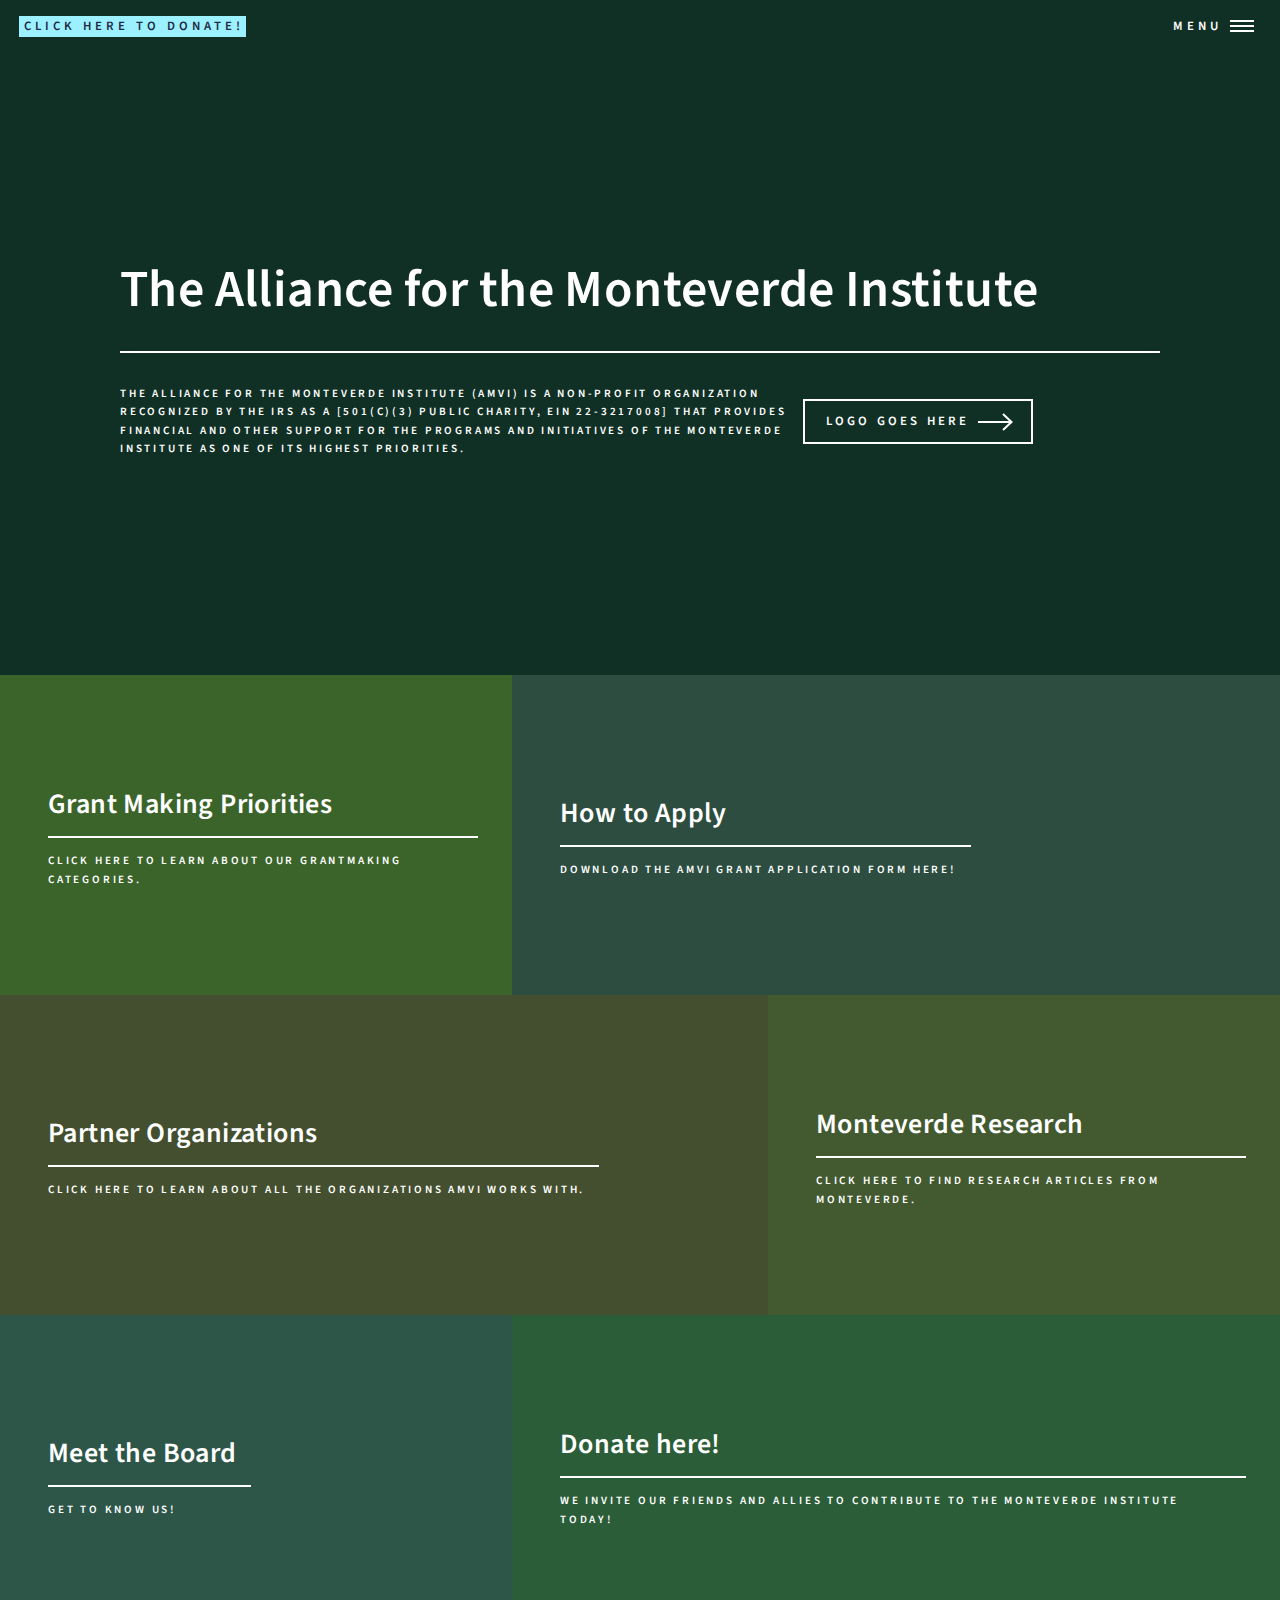
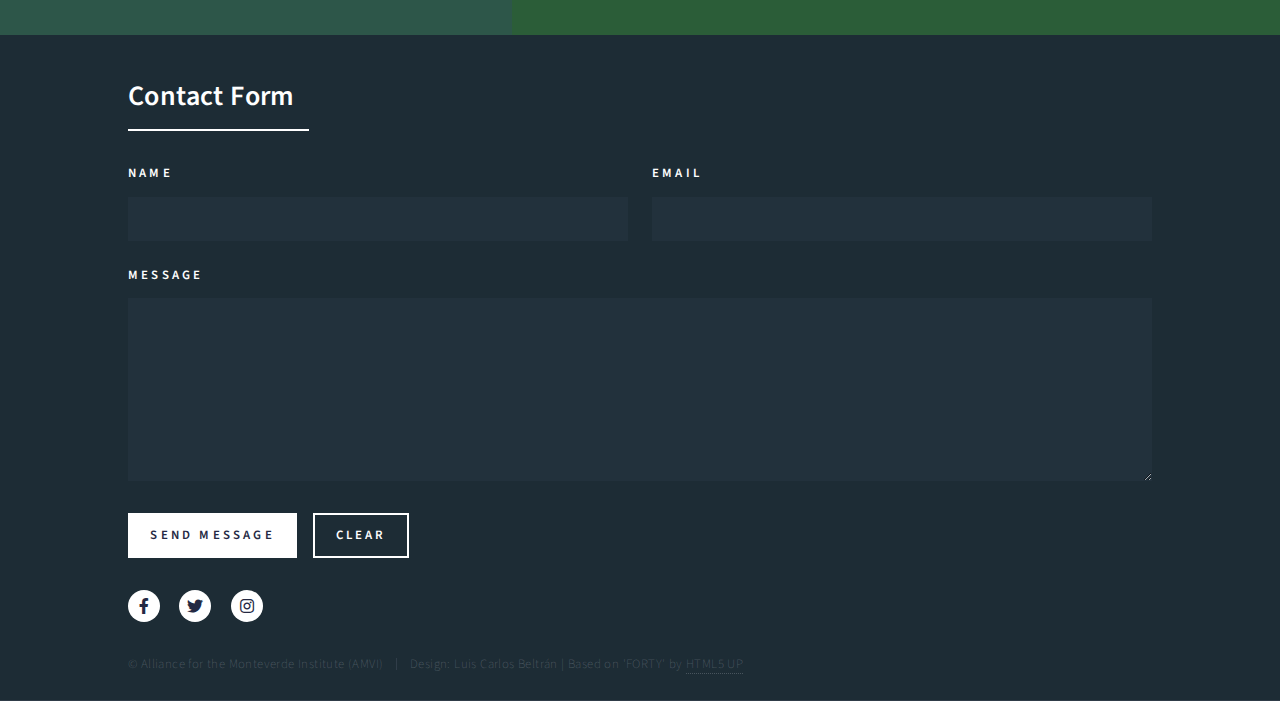
==== index.html @ 1d4072fe "Add files via upload" ====
<!DOCTYPE HTML>
<!--
	Forty by HTML5 UP
	html5up.net | @ajlkn
	Free for personal and commercial use under the CCA 3.0 license (html5up.net/license)
-->
<html>
	<head>
		<title>AMVI</title>
		<meta charset="utf-8" />
		<meta name="viewport" content="width=device-width, initial-scale=1, user-scalable=no" />
		<link rel="stylesheet" href="assets/css/main.css" />
		<noscript><link rel="stylesheet" href="assets/css/noscript.css" /></noscript>
	</head>
	<body class="is-preload">

		<!-- Wrapper -->
			<div id="wrapper">

				<!-- Header -->
					<header id="header" class="alt">
						<a href="Donate.html" class="logo"><strong>CLICK HERE TO DONATE!</strong> </a>
						<nav>
							<a href="#menu">Menu</a>
						</nav>
					</header>

				<!-- Menu -->
				<nav id="menu">
					<ul class="links">
						<li><a href="index.html">Home</a></li>
						<li><a href="GrantMakingPriorities.html">Grant Making Priorities</a></li>
						<li><a href="HowToApply.html">How to Apply</a></li>
						<li><a href="Partners.html">Partner Organizations</a></li>
						<li><a href="research.html">Monteverde Research</a></li>
						<li><a href="Board2.html">Meet the Board</a></li>
						<li><a href="Donate.html">Donate</a></li>
					</ul>
				</nav>

				<!-- Banner -->
					<section id="banner" class="major">
						<div class="inner">
							<header class="major">
								<h1>The Alliance for the Monteverde Institute</h1>
							</header>
							<div class="content">
								<p>The Alliance for the Monteverde Institute (AMVI) is a non-profit organization <br>
									recognized by the IRS as a [501(c)(3) public charity, EIN 22-3217008] that provides <br>
									financial and other support for the programs and initiatives of the Monteverde <br>
									Institute as one of its highest priorities. <br> 
									</p>
								<ul class="actions">
									<li><a href="#one" class="button next scrolly">Logo goes here</a></li>
								</ul>
							</div>
						</div>
					</section>

				<!-- Main -->
					<div id="main">

						<!-- One -->
							<section id="one" class="tiles">
								<article>
									<span class="image">
										<img src="images/rainbow.jpg" alt="" />
									</span>
									<header class="major">
										<h3><a href="GrantMakingPriorities.html" class="link">Grant Making Priorities</a></h3>
										<p> Click here to learn about our grantmaking categories. </p>

									</header>
								</article>
								<article>
									<span class="image">
										<img src="images/view.jpg" alt="" />
									</span>
									<header class="major">
										<h3><a href="landing.html" class="link">How to Apply</a></h3>
										<p>Download the AMVI grant application form here!</p>
									</header>
								</article>
								<article>
									<span class="image">
										<img src="images/motmot2.jpg" alt="" />
									</span>
									<header class="major">
										<h3><a href="landing.html" class="link">Partner Organizations</a></h3>
										<p>Click here to learn about all the organizations AMVI works with.</p>
									</header>
								</article>
								<article>
									<span class="image">
										<img src="images/research.jpg" alt="" />
									</span>
									<header class="major">
										<h3><a href="landing.html" class="link">Monteverde Research</a></h3>
										<p>Click here to find research articles from Monteverde.</p>
									</header>
								</article>
								<article>
									<span class="image">
										<img src="images/tree.jpg" alt="" />
									</span>
									<header class="major">
										<h3><a href="landing.html" class="link">Meet the Board</a></h3>
										<p>Get to know us!</p>
									</header>
								</article>
								<article>
									<span class="image">
										<img src="images/stream.jpg" alt="" />
									</span>
									<header class="major">
										<h3><a href="landing.html" class="link">Donate here!</a></h3>
										<p>We invite our friends and allies to contribute to the Monteverde Institute today! </p>
									</header>
								</article>
							</section>

						<!-- Two -->
							

				<!-- Contact -->
					<section id="contact">
						<div class="major" style="padding-left: 10%; padding-right: 10%; padding-top: 3%;">
							<section><header class="major">
								<h2>Contact Form</h2>
							</header>
								<form method="post" action="#">
									<div class="fields">
										<div class="field half">
											<label for="name">Name</label>
											<input type="text" name="name" id="name" />
										</div>
										<div class="field half">
											<label for="email">Email</label>
											<input type="text" name="email" id="email" />
										</div>
										<div class="field">
											<label for="message">Message</label>
											<textarea name="message" id="message" rows="6"></textarea>
										</div>
									</div>
									<ul class="actions">
										<li><input type="submit" value="Send Message" class="primary" /></li>
										<li><input type="reset" value="Clear" /></li>
									</ul>
								</form>
							</section>
							

				<!-- Footer -->
					<footer id="footer">
						<div class="inner">
							<ul class="icons">
								<li><a href="https://www.facebook.com/alliancemvi" class="icon brands alt fa-facebook-f"><span class="label">Facebook</span></a></li>
								<li><a href="#" class="icon brands alt fa-twitter"><span class="label">Twitter</span></a></li>
								<li><a href="#" class="icon brands alt fa-instagram"><span class="label">Instagram</span></a></li>
							</ul>
							<ul class="copyright">
								<li>&copy; Alliance for the Monteverde Institute (AMVI)</li><li>Design: Luis Carlos Beltrán | Based on 'FORTY' by <a href="https://html5up.net">HTML5 UP</a></li>
							</ul>
						</div>
					</footer>

			</div>

		<!-- Scripts -->
			<script src="assets/js/jquery.min.js"></script>
			<script src="assets/js/jquery.scrolly.min.js"></script>
			<script src="assets/js/jquery.scrollex.min.js"></script>
			<script src="assets/js/browser.min.js"></script>
			<script src="assets/js/breakpoints.min.js"></script>
			<script src="assets/js/util.js"></script>
			<script src="assets/js/main.js"></script>

	</body>
</html>
---- assets/css/main.css ----
@import url(fontawesome-all.min.css);
@import url("https://fonts.googleapis.com/css?family=Source+Sans+Pro:300,300italic,600,600italic");

/*
	Forty by HTML5 UP
	html5up.net | @ajlkn
	Free for personal and commercial use under the CCA 3.0 license (html5up.net/license)
*/

html, body, div, span, applet, object,
iframe, h1, h2, h3, h4, h5, h6, p, blockquote,
pre, a, abbr, acronym, address, big, cite,
code, del, dfn, em, img, ins, kbd, q, s, samp,
small, strike, strong, sub, sup, tt, var, b,
u, i, center, dl, dt, dd, ol, ul, li, fieldset,
form, label, legend, table, caption, tbody,
tfoot, thead, tr, th, td, article, aside,
canvas, details, embed, figure, figcaption,
footer, header, hgroup, menu, nav, output, ruby,
section, summary, time, mark, audio, video {
	margin: 0;
	padding: 0;
	border: 0;
	font-size: 100%;
	font: inherit;
	vertical-align: baseline;}

article, aside, details, figcaption, figure,
footer, header, hgroup, menu, nav, section {
	display: block;}

body {
	line-height: 1;
}

ol, ul {
	list-style: none;
}

blockquote, q {
	quotes: none;
}

	blockquote:before, blockquote:after, q:before, q:after {
		content: '';
		content: none;
	}

table {
	border-collapse: collapse;
	border-spacing: 0;
}

body {
	-webkit-text-size-adjust: none;
}

mark {
	background-color: transparent;
	color: inherit;
}

input::-moz-focus-inner {
	border: 0;
	padding: 0;
}

input, select, textarea {
	-moz-appearance: none;
	-webkit-appearance: none;
	-ms-appearance: none;
	appearance: none;
}

/* Basic */

	@-ms-viewport {
		width: device-width;
	}

	body {
		-ms-overflow-style: scrollbar;
	}

	@media screen and (max-width: 480px) {

		html, body {
			min-width: 320px;
		}

	}

	html {
		box-sizing: border-box;
	}

	*, *:before, *:after {
		box-sizing: inherit;
	}

	body {
		background: #1d2c35;
	} 
	/* This is for setting all the background color  */

		body.is-preload *, body.is-preload *:before, body.is-preload *:after {
			-moz-animation: none !important;
			-webkit-animation: none !important;
			-ms-animation: none !important;
			animation: none !important;
			-moz-transition: none !important;
			-webkit-transition: none !important;
			-ms-transition: none !important;
			transition: none !important;
		}

/* Type */

	body, input, select, textarea {
		color: #ffffff;
		font-family: "Source Sans Pro", Helvetica, sans-serif;
		font-size: 17pt;
		font-weight: 300;
		letter-spacing: 0.025em;
		line-height: 1.65;
	}

		@media screen and (max-width: 1680px) {

			body, input, select, textarea {
				font-size: 14pt;
			}

		}

		@media screen and (max-width: 1280px) {

			body, input, select, textarea {
				font-size: 12pt;
			}

		}

		@media screen and (max-width: 360px) {

			body, input, select, textarea {
				font-size: 11pt;
			}

		}

	a {
		-moz-transition: color 0.2s ease-in-out, border-bottom-color 0.2s ease-in-out;
		-webkit-transition: color 0.2s ease-in-out, border-bottom-color 0.2s ease-in-out;
		-ms-transition: color 0.2s ease-in-out, border-bottom-color 0.2s ease-in-out;
		transition: color 0.2s ease-in-out, border-bottom-color 0.2s ease-in-out;
		border-bottom: dotted 1px;
		color: inherit;
		text-decoration: none;
	}

		a:hover {
			border-bottom-color: transparent;
			color: #9bf1ff !important;
		}

		a:active {
			color: #53e3fb !important;
		}

	strong, b {
		color: #ffffff;
		font-weight: 600;
	}

	em, i {
		font-style: italic;
	}

	p {
		margin: 0 0 2em 0;
	}

	h1, h2, h3, h4, h5, h6 {
		color: #ffffff;
		font-weight: 600;
		line-height: 1.65;
		margin: 0 0 1em 0;
	}

		h1 a, h2 a, h3 a, h4 a, h5 a, h6 a {
			color: inherit;
			border-bottom: 0;
		}

	h1 {
		font-size: 2.5em;
	}

	h2 {
		font-size: 1.75em;
	}

	h3 {
		font-size: 1.35em;
	}

	h4 {
		font-size: 1.1em;
	}

	h5 {
		font-size: 0.9em;
	}

	h6 {
		font-size: 0.7em;
	}

	@media screen and (max-width: 736px) {

		h1 {
			font-size: 2em;
		}

		h2 {
			font-size: 1.5em;
		}

		h3 {
			font-size: 1.25em;
		}

	}

	sub {
		font-size: 0.8em;
		position: relative;
		top: 0.5em;
	}

	sup {
		font-size: 0.8em;
		position: relative;
		top: -0.5em;
	}

	blockquote {
		border-left: solid 4px rgba(212, 212, 255, 0.1);
		font-style: italic;
		margin: 0 0 2em 0;
		padding: 0.5em 0 0.5em 2em;
	}

	code {
		background: rgba(212, 212, 255, 0.035);
		font-family: "Courier New", monospace;
		font-size: 0.9em;
		margin: 0 0.25em;
		padding: 0.25em 0.65em;
	}

	pre {
		-webkit-overflow-scrolling: touch;
		font-family: "Courier New", monospace;
		font-size: 0.9em;
		margin: 0 0 2em 0;
	}

		pre code {
			display: block;
			line-height: 1.75;
			padding: 1em 1.5em;
			overflow-x: auto;
		}

	hr {
		border: 0;
		border-bottom: solid 1px rgba(212, 212, 255, 0.1);
		margin: 2em 0;
	}

		hr.major {
			margin: 3em 0;
		}

	.align-left {
		text-align: left;
	}

	.align-center {
		text-align: center;
	}

	.align-right {
		text-align: right;
	}

/* Row */

	.row {
		display: flex;
		flex-wrap: wrap;
		box-sizing: border-box;
		align-items: stretch;
	}

		.row > * {
			box-sizing: border-box;
		}

		.row.gtr-uniform > * > :last-child {
			margin-bottom: 0;
		}

		.row.aln-left {
			justify-content: flex-start;
		}

		.row.aln-center {
			justify-content: center;
		}

		.row.aln-right {
			justify-content: flex-end;
		}

		.row.aln-top {
			align-items: flex-start;
		}

		.row.aln-middle {
			align-items: center;
		}

		.row.aln-bottom {
			align-items: flex-end;
		}

		.row > .imp {
			order: -1;
		}

		.row > .col-1 {
			width: 8.33333%;
		}

		.row > .off-1 {
			margin-left: 8.33333%;
		}

		.row > .col-2 {
			width: 16.66667%;
		}

		.row > .off-2 {
			margin-left: 16.66667%;
		}

		.row > .col-3 {
			width: 25%;
		}

		.row > .off-3 {
			margin-left: 25%;
		}

		.row > .col-4 {
			width: 33.33333%;
		}

		.row > .off-4 {
			margin-left: 33.33333%;
		}

		.row > .col-5 {
			width: 41.66667%;
		}

		.row > .off-5 {
			margin-left: 41.66667%;
		}

		.row > .col-6 {
			width: 50%;
		}

		.row > .off-6 {
			margin-left: 50%;
		}

		.row > .col-7 {
			width: 58.33333%;
		}

		.row > .off-7 {
			margin-left: 58.33333%;
		}

		.row > .col-8 {
			width: 66.66667%;
		}

		.row > .off-8 {
			margin-left: 66.66667%;
		}

		.row > .col-9 {
			width: 75%;
		}

		.row > .off-9 {
			margin-left: 75%;
		}

		.row > .col-10 {
			width: 83.33333%;
		}

		.row > .off-10 {
			margin-left: 83.33333%;
		}

		.row > .col-11 {
			width: 91.66667%;
		}

		.row > .off-11 {
			margin-left: 91.66667%;
		}

		.row > .col-12 {
			width: 100%;
		}

		.row > .off-12 {
			margin-left: 100%;
		}

		.row.gtr-0 {
			margin-top: 0;
			margin-left: 0em;
		}

			.row.gtr-0 > * {
				padding: 0 0 0 0em;
			}

			.row.gtr-0.gtr-uniform {
				margin-top: 0em;
			}

				.row.gtr-0.gtr-uniform > * {
					padding-top: 0em;
				}

		.row.gtr-25 {
			margin-top: 0;
			margin-left: -0.5em;
		}

			.row.gtr-25 > * {
				padding: 0 0 0 0.5em;
			}

			.row.gtr-25.gtr-uniform {
				margin-top: -0.5em;
			}

				.row.gtr-25.gtr-uniform > * {
					padding-top: 0.5em;
				}

		.row.gtr-50 {
			margin-top: 0;
			margin-left: -1em;
		}

			.row.gtr-50 > * {
				padding: 0 0 0 1em;
			}

			.row.gtr-50.gtr-uniform {
				margin-top: -1em;
			}

				.row.gtr-50.gtr-uniform > * {
					padding-top: 1em;
				}

		.row {
			margin-top: 0;
			margin-left: -2em;
		}

			.row > * {
				padding: 0 0 0 2em;
			}

			.row.gtr-uniform {
				margin-top: -2em;
			}

				.row.gtr-uniform > * {
					padding-top: 2em;
				}

		.row.gtr-150 {
			margin-top: 0;
			margin-left: -3em;
		}

			.row.gtr-150 > * {
				padding: 0 0 0 3em;
			}

			.row.gtr-150.gtr-uniform {
				margin-top: -3em;
			}

				.row.gtr-150.gtr-uniform > * {
					padding-top: 3em;
				}

		.row.gtr-200 {
			margin-top: 0;
			margin-left: -4em;
		}

			.row.gtr-200 > * {
				padding: 0 0 0 4em;
			}

			.row.gtr-200.gtr-uniform {
				margin-top: -4em;
			}

				.row.gtr-200.gtr-uniform > * {
					padding-top: 4em;
				}

		@media screen and (max-width: 1680px) {

			.row {
				display: flex;
				flex-wrap: wrap;
				box-sizing: border-box;
				align-items: stretch;
			}

				.row > * {
					box-sizing: border-box;
				}

				.row.gtr-uniform > * > :last-child {
					margin-bottom: 0;
				}

				.row.aln-left {
					justify-content: flex-start;
				}

				.row.aln-center {
					justify-content: center;
				}

				.row.aln-right {
					justify-content: flex-end;
				}

				.row.aln-top {
					align-items: flex-start;
				}

				.row.aln-middle {
					align-items: center;
				}

				.row.aln-bottom {
					align-items: flex-end;
				}

				.row > .imp-xlarge {
					order: -1;
				}

				.row > .col-1-xlarge {
					width: 8.33333%;
				}

				.row > .off-1-xlarge {
					margin-left: 8.33333%;
				}

				.row > .col-2-xlarge {
					width: 16.66667%;
				}

				.row > .off-2-xlarge {
					margin-left: 16.66667%;
				}

				.row > .col-3-xlarge {
					width: 25%;
				}

				.row > .off-3-xlarge {
					margin-left: 25%;
				}

				.row > .col-4-xlarge {
					width: 33.33333%;
				}

				.row > .off-4-xlarge {
					margin-left: 33.33333%;
				}

				.row > .col-5-xlarge {
					width: 41.66667%;
				}

				.row > .off-5-xlarge {
					margin-left: 41.66667%;
				}

				.row > .col-6-xlarge {
					width: 50%;
				}

				.row > .off-6-xlarge {
					margin-left: 50%;
				}

				.row > .col-7-xlarge {
					width: 58.33333%;
				}

				.row > .off-7-xlarge {
					margin-left: 58.33333%;
				}

				.row > .col-8-xlarge {
					width: 66.66667%;
				}

				.row > .off-8-xlarge {
					margin-left: 66.66667%;
				}

				.row > .col-9-xlarge {
					width: 75%;
				}

				.row > .off-9-xlarge {
					margin-left: 75%;
				}

				.row > .col-10-xlarge {
					width: 83.33333%;
				}

				.row > .off-10-xlarge {
					margin-left: 83.33333%;
				}

				.row > .col-11-xlarge {
					width: 91.66667%;
				}

				.row > .off-11-xlarge {
					margin-left: 91.66667%;
				}

				.row > .col-12-xlarge {
					width: 100%;
				}

				.row > .off-12-xlarge {
					margin-left: 100%;
				}

				.row.gtr-0 {
					margin-top: 0;
					margin-left: 0em;
				}

					.row.gtr-0 > * {
						padding: 0 0 0 0em;
					}

					.row.gtr-0.gtr-uniform {
						margin-top: 0em;
					}

						.row.gtr-0.gtr-uniform > * {
							padding-top: 0em;
						}

				.row.gtr-25 {
					margin-top: 0;
					margin-left: -0.5em;
				}

					.row.gtr-25 > * {
						padding: 0 0 0 0.5em;
					}

					.row.gtr-25.gtr-uniform {
						margin-top: -0.5em;
					}

						.row.gtr-25.gtr-uniform > * {
							padding-top: 0.5em;
						}

				.row.gtr-50 {
					margin-top: 0;
					margin-left: -1em;
				}

					.row.gtr-50 > * {
						padding: 0 0 0 1em;
					}

					.row.gtr-50.gtr-uniform {
						margin-top: -1em;
					}

						.row.gtr-50.gtr-uniform > * {
							padding-top: 1em;
						}

				.row {
					margin-top: 0;
					margin-left: -2em;
				}

					.row > * {
						padding: 0 0 0 2em;
					}

					.row.gtr-uniform {
						margin-top: -2em;
					}

						.row.gtr-uniform > * {
							padding-top: 2em;
						}

				.row.gtr-150 {
					margin-top: 0;
					margin-left: -3em;
				}

					.row.gtr-150 > * {
						padding: 0 0 0 3em;
					}

					.row.gtr-150.gtr-uniform {
						margin-top: -3em;
					}

						.row.gtr-150.gtr-uniform > * {
							padding-top: 3em;
						}

				.row.gtr-200 {
					margin-top: 0;
					margin-left: -4em;
				}

					.row.gtr-200 > * {
						padding: 0 0 0 4em;
					}

					.row.gtr-200.gtr-uniform {
						margin-top: -4em;
					}

						.row.gtr-200.gtr-uniform > * {
							padding-top: 4em;
						}

		}

		@media screen and (max-width: 1280px) {

			.row {
				display: flex;
				flex-wrap: wrap;
				box-sizing: border-box;
				align-items: stretch;
			}

				.row > * {
					box-sizing: border-box;
				}

				.row.gtr-uniform > * > :last-child {
					margin-bottom: 0;
				}

				.row.aln-left {
					justify-content: flex-start;
				}

				.row.aln-center {
					justify-content: center;
				}

				.row.aln-right {
					justify-content: flex-end;
				}

				.row.aln-top {
					align-items: flex-start;
				}

				.row.aln-middle {
					align-items: center;
				}

				.row.aln-bottom {
					align-items: flex-end;
				}

				.row > .imp-large {
					order: -1;
				}

				.row > .col-1-large {
					width: 8.33333%;
				}

				.row > .off-1-large {
					margin-left: 8.33333%;
				}

				.row > .col-2-large {
					width: 16.66667%;
				}

				.row > .off-2-large {
					margin-left: 16.66667%;
				}

				.row > .col-3-large {
					width: 25%;
				}

				.row > .off-3-large {
					margin-left: 25%;
				}

				.row > .col-4-large {
					width: 33.33333%;
				}

				.row > .off-4-large {
					margin-left: 33.33333%;
				}

				.row > .col-5-large {
					width: 41.66667%;
				}

				.row > .off-5-large {
					margin-left: 41.66667%;
				}

				.row > .col-6-large {
					width: 50%;
				}

				.row > .off-6-large {
					margin-left: 50%;
				}

				.row > .col-7-large {
					width: 58.33333%;
				}

				.row > .off-7-large {
					margin-left: 58.33333%;
				}

				.row > .col-8-large {
					width: 66.66667%;
				}

				.row > .off-8-large {
					margin-left: 66.66667%;
				}

				.row > .col-9-large {
					width: 75%;
				}

				.row > .off-9-large {
					margin-left: 75%;
				}

				.row > .col-10-large {
					width: 83.33333%;
				}

				.row > .off-10-large {
					margin-left: 83.33333%;
				}

				.row > .col-11-large {
					width: 91.66667%;
				}

				.row > .off-11-large {
					margin-left: 91.66667%;
				}

				.row > .col-12-large {
					width: 100%;
				}

				.row > .off-12-large {
					margin-left: 100%;
				}

				.row.gtr-0 {
					margin-top: 0;
					margin-left: 0em;
				}

					.row.gtr-0 > * {
						padding: 0 0 0 0em;
					}

					.row.gtr-0.gtr-uniform {
						margin-top: 0em;
					}

						.row.gtr-0.gtr-uniform > * {
							padding-top: 0em;
						}

				.row.gtr-25 {
					margin-top: 0;
					margin-left: -0.375em;
				}

					.row.gtr-25 > * {
						padding: 0 0 0 0.375em;
					}

					.row.gtr-25.gtr-uniform {
						margin-top: -0.375em;
					}

						.row.gtr-25.gtr-uniform > * {
							padding-top: 0.375em;
						}

				.row.gtr-50 {
					margin-top: 0;
					margin-left: -0.75em;
				}

					.row.gtr-50 > * {
						padding: 0 0 0 0.75em;
					}

					.row.gtr-50.gtr-uniform {
						margin-top: -0.75em;
					}

						.row.gtr-50.gtr-uniform > * {
							padding-top: 0.75em;
						}

				.row {
					margin-top: 0;
					margin-left: -1.5em;
				}

					.row > * {
						padding: 0 0 0 1.5em;
					}

					.row.gtr-uniform {
						margin-top: -1.5em;
					}

						.row.gtr-uniform > * {
							padding-top: 1.5em;
						}

				.row.gtr-150 {
					margin-top: 0;
					margin-left: -2.25em;
				}

					.row.gtr-150 > * {
						padding: 0 0 0 2.25em;
					}

					.row.gtr-150.gtr-uniform {
						margin-top: -2.25em;
					}

						.row.gtr-150.gtr-uniform > * {
							padding-top: 2.25em;
						}

				.row.gtr-200 {
					margin-top: 0;
					margin-left: -3em;
				}

					.row.gtr-200 > * {
						padding: 0 0 0 3em;
					}

					.row.gtr-200.gtr-uniform {
						margin-top: -3em;
					}

						.row.gtr-200.gtr-uniform > * {
							padding-top: 3em;
						}

		}

		@media screen and (max-width: 980px) {

			.row {
				display: flex;
				flex-wrap: wrap;
				box-sizing: border-box;
				align-items: stretch;
			}

				.row > * {
					box-sizing: border-box;
				}

				.row.gtr-uniform > * > :last-child {
					margin-bottom: 0;
				}

				.row.aln-left {
					justify-content: flex-start;
				}

				.row.aln-center {
					justify-content: center;
				}

				.row.aln-right {
					justify-content: flex-end;
				}

				.row.aln-top {
					align-items: flex-start;
				}

				.row.aln-middle {
					align-items: center;
				}

				.row.aln-bottom {
					align-items: flex-end;
				}

				.row > .imp-medium {
					order: -1;
				}

				.row > .col-1-medium {
					width: 8.33333%;
				}

				.row > .off-1-medium {
					margin-left: 8.33333%;
				}

				.row > .col-2-medium {
					width: 16.66667%;
				}

				.row > .off-2-medium {
					margin-left: 16.66667%;
				}

				.row > .col-3-medium {
					width: 25%;
				}

				.row > .off-3-medium {
					margin-left: 25%;
				}

				.row > .col-4-medium {
					width: 33.33333%;
				}

				.row > .off-4-medium {
					margin-left: 33.33333%;
				}

				.row > .col-5-medium {
					width: 41.66667%;
				}

				.row > .off-5-medium {
					margin-left: 41.66667%;
				}

				.row > .col-6-medium {
					width: 50%;
				}

				.row > .off-6-medium {
					margin-left: 50%;
				}

				.row > .col-7-medium {
					width: 58.33333%;
				}

				.row > .off-7-medium {
					margin-left: 58.33333%;
				}

				.row > .col-8-medium {
					width: 66.66667%;
				}

				.row > .off-8-medium {
					margin-left: 66.66667%;
				}

				.row > .col-9-medium {
					width: 75%;
				}

				.row > .off-9-medium {
					margin-left: 75%;
				}

				.row > .col-10-medium {
					width: 83.33333%;
				}

				.row > .off-10-medium {
					margin-left: 83.33333%;
				}

				.row > .col-11-medium {
					width: 91.66667%;
				}

				.row > .off-11-medium {
					margin-left: 91.66667%;
				}

				.row > .col-12-medium {
					width: 100%;
				}

				.row > .off-12-medium {
					margin-left: 100%;
				}

				.row.gtr-0 {
					margin-top: 0;
					margin-left: 0em;
				}

					.row.gtr-0 > * {
						padding: 0 0 0 0em;
					}

					.row.gtr-0.gtr-uniform {
						margin-top: 0em;
					}

						.row.gtr-0.gtr-uniform > * {
							padding-top: 0em;
						}

				.row.gtr-25 {
					margin-top: 0;
					margin-left: -0.375em;
				}

					.row.gtr-25 > * {
						padding: 0 0 0 0.375em;
					}

					.row.gtr-25.gtr-uniform {
						margin-top: -0.375em;
					}

						.row.gtr-25.gtr-uniform > * {
							padding-top: 0.375em;
						}

				.row.gtr-50 {
					margin-top: 0;
					margin-left: -0.75em;
				}

					.row.gtr-50 > * {
						padding: 0 0 0 0.75em;
					}

					.row.gtr-50.gtr-uniform {
						margin-top: -0.75em;
					}

						.row.gtr-50.gtr-uniform > * {
							padding-top: 0.75em;
						}

				.row {
					margin-top: 0;
					margin-left: -1.5em;
				}

					.row > * {
						padding: 0 0 0 1.5em;
					}

					.row.gtr-uniform {
						margin-top: -1.5em;
					}

						.row.gtr-uniform > * {
							padding-top: 1.5em;
						}

				.row.gtr-150 {
					margin-top: 0;
					margin-left: -2.25em;
				}

					.row.gtr-150 > * {
						padding: 0 0 0 2.25em;
					}

					.row.gtr-150.gtr-uniform {
						margin-top: -2.25em;
					}

						.row.gtr-150.gtr-uniform > * {
							padding-top: 2.25em;
						}

				.row.gtr-200 {
					margin-top: 0;
					margin-left: -3em;
				}

					.row.gtr-200 > * {
						padding: 0 0 0 3em;
					}

					.row.gtr-200.gtr-uniform {
						margin-top: -3em;
					}

						.row.gtr-200.gtr-uniform > * {
							padding-top: 3em;
						}

		}

		@media screen and (max-width: 736px) {

			.row {
				display: flex;
				flex-wrap: wrap;
				box-sizing: border-box;
				align-items: stretch;
			}

				.row > * {
					box-sizing: border-box;
				}

				.row.gtr-uniform > * > :last-child {
					margin-bottom: 0;
				}

				.row.aln-left {
					justify-content: flex-start;
				}

				.row.aln-center {
					justify-content: center;
				}

				.row.aln-right {
					justify-content: flex-end;
				}

				.row.aln-top {
					align-items: flex-start;
				}

				.row.aln-middle {
					align-items: center;
				}

				.row.aln-bottom {
					align-items: flex-end;
				}

				.row > .imp-small {
					order: -1;
				}

				.row > .col-1-small {
					width: 8.33333%;
				}

				.row > .off-1-small {
					margin-left: 8.33333%;
				}

				.row > .col-2-small {
					width: 16.66667%;
				}

				.row > .off-2-small {
					margin-left: 16.66667%;
				}

				.row > .col-3-small {
					width: 25%;
				}

				.row > .off-3-small {
					margin-left: 25%;
				}

				.row > .col-4-small {
					width: 33.33333%;
				}

				.row > .off-4-small {
					margin-left: 33.33333%;
				}

				.row > .col-5-small {
					width: 41.66667%;
				}

				.row > .off-5-small {
					margin-left: 41.66667%;
				}

				.row > .col-6-small {
					width: 50%;
				}

				.row > .off-6-small {
					margin-left: 50%;
				}

				.row > .col-7-small {
					width: 58.33333%;
				}

				.row > .off-7-small {
					margin-left: 58.33333%;
				}

				.row > .col-8-small {
					width: 66.66667%;
				}

				.row > .off-8-small {
					margin-left: 66.66667%;
				}

				.row > .col-9-small {
					width: 75%;
				}

				.row > .off-9-small {
					margin-left: 75%;
				}

				.row > .col-10-small {
					width: 83.33333%;
				}

				.row > .off-10-small {
					margin-left: 83.33333%;
				}

				.row > .col-11-small {
					width: 91.66667%;
				}

				.row > .off-11-small {
					margin-left: 91.66667%;
				}

				.row > .col-12-small {
					width: 100%;
				}

				.row > .off-12-small {
					margin-left: 100%;
				}

				.row.gtr-0 {
					margin-top: 0;
					margin-left: 0em;
				}

					.row.gtr-0 > * {
						padding: 0 0 0 0em;
					}

					.row.gtr-0.gtr-uniform {
						margin-top: 0em;
					}

						.row.gtr-0.gtr-uniform > * {
							padding-top: 0em;
						}

				.row.gtr-25 {
					margin-top: 0;
					margin-left: -0.3125em;
				}

					.row.gtr-25 > * {
						padding: 0 0 0 0.3125em;
					}

					.row.gtr-25.gtr-uniform {
						margin-top: -0.3125em;
					}

						.row.gtr-25.gtr-uniform > * {
							padding-top: 0.3125em;
						}

				.row.gtr-50 {
					margin-top: 0;
					margin-left: -0.625em;
				}

					.row.gtr-50 > * {
						padding: 0 0 0 0.625em;
					}

					.row.gtr-50.gtr-uniform {
						margin-top: -0.625em;
					}

						.row.gtr-50.gtr-uniform > * {
							padding-top: 0.625em;
						}

				.row {
					margin-top: 0;
					margin-left: -1.25em;
				}

					.row > * {
						padding: 0 0 0 1.25em;
					}

					.row.gtr-uniform {
						margin-top: -1.25em;
					}

						.row.gtr-uniform > * {
							padding-top: 1.25em;
						}

				.row.gtr-150 {
					margin-top: 0;
					margin-left: -1.875em;
				}

					.row.gtr-150 > * {
						padding: 0 0 0 1.875em;
					}

					.row.gtr-150.gtr-uniform {
						margin-top: -1.875em;
					}

						.row.gtr-150.gtr-uniform > * {
							padding-top: 1.875em;
						}

				.row.gtr-200 {
					margin-top: 0;
					margin-left: -2.5em;
				}

					.row.gtr-200 > * {
						padding: 0 0 0 2.5em;
					}

					.row.gtr-200.gtr-uniform {
						margin-top: -2.5em;
					}

						.row.gtr-200.gtr-uniform > * {
							padding-top: 2.5em;
						}

		}

		@media screen and (max-width: 480px) {

			.row {
				display: flex;
				flex-wrap: wrap;
				box-sizing: border-box;
				align-items: stretch;
			}

				.row > * {
					box-sizing: border-box;
				}

				.row.gtr-uniform > * > :last-child {
					margin-bottom: 0;
				}

				.row.aln-left {
					justify-content: flex-start;
				}

				.row.aln-center {
					justify-content: center;
				}

				.row.aln-right {
					justify-content: flex-end;
				}

				.row.aln-top {
					align-items: flex-start;
				}

				.row.aln-middle {
					align-items: center;
				}

				.row.aln-bottom {
					align-items: flex-end;
				}

				.row > .imp-xsmall {
					order: -1;
				}

				.row > .col-1-xsmall {
					width: 8.33333%;
				}

				.row > .off-1-xsmall {
					margin-left: 8.33333%;
				}

				.row > .col-2-xsmall {
					width: 16.66667%;
				}

				.row > .off-2-xsmall {
					margin-left: 16.66667%;
				}

				.row > .col-3-xsmall {
					width: 25%;
				}

				.row > .off-3-xsmall {
					margin-left: 25%;
				}

				.row > .col-4-xsmall {
					width: 33.33333%;
				}

				.row > .off-4-xsmall {
					margin-left: 33.33333%;
				}

				.row > .col-5-xsmall {
					width: 41.66667%;
				}

				.row > .off-5-xsmall {
					margin-left: 41.66667%;
				}

				.row > .col-6-xsmall {
					width: 50%;
				}

				.row > .off-6-xsmall {
					margin-left: 50%;
				}

				.row > .col-7-xsmall {
					width: 58.33333%;
				}

				.row > .off-7-xsmall {
					margin-left: 58.33333%;
				}

				.row > .col-8-xsmall {
					width: 66.66667%;
				}

				.row > .off-8-xsmall {
					margin-left: 66.66667%;
				}

				.row > .col-9-xsmall {
					width: 75%;
				}

				.row > .off-9-xsmall {
					margin-left: 75%;
				}

				.row > .col-10-xsmall {
					width: 83.33333%;
				}

				.row > .off-10-xsmall {
					margin-left: 83.33333%;
				}

				.row > .col-11-xsmall {
					width: 91.66667%;
				}

				.row > .off-11-xsmall {
					margin-left: 91.66667%;
				}

				.row > .col-12-xsmall {
					width: 100%;
				}

				.row > .off-12-xsmall {
					margin-left: 100%;
				}

				.row.gtr-0 {
					margin-top: 0;
					margin-left: 0em;
				}

					.row.gtr-0 > * {
						padding: 0 0 0 0em;
					}

					.row.gtr-0.gtr-uniform {
						margin-top: 0em;
					}

						.row.gtr-0.gtr-uniform > * {
							padding-top: 0em;
						}

				.row.gtr-25 {
					margin-top: 0;
					margin-left: -0.3125em;
				}

					.row.gtr-25 > * {
						padding: 0 0 0 0.3125em;
					}

					.row.gtr-25.gtr-uniform {
						margin-top: -0.3125em;
					}

						.row.gtr-25.gtr-uniform > * {
							padding-top: 0.3125em;
						}

				.row.gtr-50 {
					margin-top: 0;
					margin-left: -0.625em;
				}

					.row.gtr-50 > * {
						padding: 0 0 0 0.625em;
					}

					.row.gtr-50.gtr-uniform {
						margin-top: -0.625em;
					}

						.row.gtr-50.gtr-uniform > * {
							padding-top: 0.625em;
						}

				.row {
					margin-top: 0;
					margin-left: -1.25em;
				}

					.row > * {
						padding: 0 0 0 1.25em;
					}

					.row.gtr-uniform {
						margin-top: -1.25em;
					}

						.row.gtr-uniform > * {
							padding-top: 1.25em;
						}

				.row.gtr-150 {
					margin-top: 0;
					margin-left: -1.875em;
				}

					.row.gtr-150 > * {
						padding: 0 0 0 1.875em;
					}

					.row.gtr-150.gtr-uniform {
						margin-top: -1.875em;
					}

						.row.gtr-150.gtr-uniform > * {
							padding-top: 1.875em;
						}

				.row.gtr-200 {
					margin-top: 0;
					margin-left: -2.5em;
				}

					.row.gtr-200 > * {
						padding: 0 0 0 2.5em;
					}

					.row.gtr-200.gtr-uniform {
						margin-top: -2.5em;
					}

						.row.gtr-200.gtr-uniform > * {
							padding-top: 2.5em;
						}

		}

/* Section/Article */

	section.special, article.special {
		text-align: center;
	}

	header.major {
		width: -moz-max-content;
		width: -webkit-max-content;
		width: -ms-max-content;
		width: max-content;
		margin-bottom: 2em;
	}

		header.major > :first-child {
			margin-bottom: 0;
			width: calc(100% + 0.5em);
		}

			header.major > :first-child:after {
				content: '';
				background-color: #ffffff;
				display: block;
				height: 2px;
				margin: 0.325em 0 0.5em 0;
				width: 100%;
			}

		header.major > p {
			font-size: 0.7em;
			font-weight: 600;
			letter-spacing: 0.25em;
			margin-bottom: 0;
			text-transform: uppercase;
		}

		body.is-ie header.major > :first-child:after {
			max-width: 9em;
		}

		body.is-ie header.major > h1:after {
			max-width: 100% !important;
		}

	@media screen and (max-width: 736px) {

		header.major > p br {
			display: none;
		}

	}

/* Form */

	form {
		margin: 0 0 2em 0;
	}

		form > :last-child {
			margin-bottom: 0;
		}

		form > .fields {
			display: -moz-flex;
			display: -webkit-flex;
			display: -ms-flex;
			display: flex;
			-moz-flex-wrap: wrap;
			-webkit-flex-wrap: wrap;
			-ms-flex-wrap: wrap;
			flex-wrap: wrap;
			width: calc(100% + 3em);
			margin: -1.5em 0 2em -1.5em;
		}

			form > .fields > .field {
				-moz-flex-grow: 0;
				-webkit-flex-grow: 0;
				-ms-flex-grow: 0;
				flex-grow: 0;
				-moz-flex-shrink: 0;
				-webkit-flex-shrink: 0;
				-ms-flex-shrink: 0;
				flex-shrink: 0;
				padding: 1.5em 0 0 1.5em;
				width: calc(100% - 1.5em);
			}

				form > .fields > .field.half {
					width: calc(50% - 0.75em);
				}

				form > .fields > .field.third {
					width: calc(100%/3 - 0.5em);
				}

				form > .fields > .field.quarter {
					width: calc(25% - 0.375em);
				}

		@media screen and (max-width: 480px) {

			form > .fields {
				width: calc(100% + 3em);
				margin: -1.5em 0 2em -1.5em;
			}

				form > .fields > .field {
					padding: 1.5em 0 0 1.5em;
					width: calc(100% - 1.5em);
				}

					form > .fields > .field.half {
						width: calc(100% - 1.5em);
					}

					form > .fields > .field.third {
						width: calc(100% - 1.5em);
					}

					form > .fields > .field.quarter {
						width: calc(100% - 1.5em);
					}

		}

	label {
		color: #ffffff;
		display: block;
		font-size: 0.8em;
		font-weight: 600;
		letter-spacing: 0.25em;
		margin: 0 0 1em 0;
		text-transform: uppercase;
	}

	input[type="text"],
	input[type="password"],
	input[type="email"],
	input[type="tel"],
	input[type="search"],
	input[type="url"],
	select,
	textarea {
		-moz-appearance: none;
		-webkit-appearance: none;
		-ms-appearance: none;
		appearance: none;
		background: rgba(212, 212, 255, 0.035);
		border: none;
		border-radius: 0;
		color: inherit;
		display: block;
		outline: 0;
		padding: 0 1em;
		text-decoration: none;
		width: 100%;
	}

		input[type="text"]:invalid,
		input[type="password"]:invalid,
		input[type="email"]:invalid,
		input[type="tel"]:invalid,
		input[type="search"]:invalid,
		input[type="url"]:invalid,
		select:invalid,
		textarea:invalid {
			box-shadow: none;
		}

		input[type="text"]:focus,
		input[type="password"]:focus,
		input[type="email"]:focus,
		input[type="tel"]:focus,
		input[type="search"]:focus,
		input[type="url"]:focus,
		select:focus,
		textarea:focus {
			border-color: #9bf1ff;
			box-shadow: 0 0 0 2px #9bf1ff;
		}

	select {
		background-image: url("data:image/svg+xml;charset=utf8,%3Csvg xmlns='http://www.w3.org/2000/svg' width='40' height='40' preserveAspectRatio='none' viewBox='0 0 40 40'%3E%3Cpath d='M9.4,12.3l10.4,10.4l10.4-10.4c0.2-0.2,0.5-0.4,0.9-0.4c0.3,0,0.6,0.1,0.9,0.4l3.3,3.3c0.2,0.2,0.4,0.5,0.4,0.9 c0,0.4-0.1,0.6-0.4,0.9L20.7,31.9c-0.2,0.2-0.5,0.4-0.9,0.4c-0.3,0-0.6-0.1-0.9-0.4L4.3,17.3c-0.2-0.2-0.4-0.5-0.4-0.9 c0-0.4,0.1-0.6,0.4-0.9l3.3-3.3c0.2-0.2,0.5-0.4,0.9-0.4S9.1,12.1,9.4,12.3z' fill='rgba(212, 212, 255, 0.1)' /%3E%3C/svg%3E");
		background-size: 1.25rem;
		background-repeat: no-repeat;
		background-position: calc(100% - 1rem) center;
		height: 2.75em;
		padding-right: 2.75em;
		text-overflow: ellipsis;
	}

		select option {
			color: #ffffff;
			background: #242943;
		}

		select:focus::-ms-value {
			background-color: transparent;
		}

		select::-ms-expand {
			display: none;
		}

	input[type="text"],
	input[type="password"],
	input[type="email"],
	input[type="tel"],
	input[type="search"],
	input[type="url"],
	select {
		height: 2.75em;
	}

	textarea {
		padding: 0.75em 1em;
	}

	input[type="checkbox"],
	input[type="radio"] {
		-moz-appearance: none;
		-webkit-appearance: none;
		-ms-appearance: none;
		appearance: none;
		display: block;
		float: left;
		margin-right: -2em;
		opacity: 0;
		width: 1em;
		z-index: -1;
	}

		input[type="checkbox"] + label,
		input[type="radio"] + label {
			text-decoration: none;
			color: #ffffff;
			cursor: pointer;
			display: inline-block;
			font-weight: 300;
			padding-left: 2.65em;
			padding-right: 0.75em;
			position: relative;
		}

			input[type="checkbox"] + label:before,
			input[type="radio"] + label:before {
				-moz-osx-font-smoothing: grayscale;
				-webkit-font-smoothing: antialiased;
				display: inline-block;
				font-style: normal;
				font-variant: normal;
				text-rendering: auto;
				line-height: 1;
				text-transform: none !important;
				font-family: 'Font Awesome 5 Free';
				font-weight: 900;
			}

			input[type="checkbox"] + label:before,
			input[type="radio"] + label:before {
				background: rgba(216, 216, 221, 0.035);
				content: '';
				display: inline-block;
				font-size: 0.8em;
				height: 2.0625em;
				left: 0;
				letter-spacing: 0;
				line-height: 2.0625em;
				position: absolute;
				text-align: center;
				top: 0;
				width: 2.0625em;
			}

		input[type="checkbox"]:checked + label:before,
		input[type="radio"]:checked + label:before {
			background: #ffffff;
			border-color: #9bf1ff;
			content: '\f00c';
			color: #242943;
		}

		input[type="checkbox"]:focus + label:before,
		input[type="radio"]:focus + label:before {
			box-shadow: 0 0 0 2px #9bf1ff;
		}

	input[type="radio"] + label:before {
		border-radius: 100%;
	}

	::-webkit-input-placeholder {
		color: rgba(244, 244, 255, 0.2) !important;
		opacity: 1.0;
	}

	:-moz-placeholder {
		color: rgba(244, 244, 255, 0.2) !important;
		opacity: 1.0;
	}

	::-moz-placeholder {
		color: rgba(244, 244, 255, 0.2) !important;
		opacity: 1.0;
	}

	:-ms-input-placeholder {
		color: rgba(244, 244, 255, 0.2) !important;
		opacity: 1.0;
	}

/* Box */

	.box {
		border: solid 1px rgba(212, 212, 255, 0.1);
		margin-bottom: 2em;
		padding: 1.5em;
	}

		.box > :last-child,
		.box > :last-child > :last-child,
		.box > :last-child > :last-child > :last-child {
			margin-bottom: 0;
		}

		.box.alt {
			border: 0;
			border-radius: 0;
			padding: 0;
		}

/* Icon */

	.icon {
		text-decoration: none;
		border-bottom: none;
		position: relative;
	}

		.icon:before {
			-moz-osx-font-smoothing: grayscale;
			-webkit-font-smoothing: antialiased;
			display: inline-block;
			font-style: normal;
			font-variant: normal;
			text-rendering: auto;
			line-height: 1;
			text-transform: none !important;
			font-family: 'Font Awesome 5 Free';
			font-weight: 400;
		}

		.icon > .label {
			display: none;
		}

		.icon:before {
			line-height: inherit;
		}

		.icon.solid:before {
			font-weight: 900;
		}

		.icon.brands:before {
			font-family: 'Font Awesome 5 Brands';
		}

		.icon.alt:before {
			background-color: #ffffff;
			border-radius: 100%;
			color: #242943;
			display: inline-block;
			height: 2em;
			line-height: 2em;
			text-align: center;
			width: 2em;
		}

	a.icon.alt:before {
		-moz-transition: background-color 0.2s ease-in-out;
		-webkit-transition: background-color 0.2s ease-in-out;
		-ms-transition: background-color 0.2s ease-in-out;
		transition: background-color 0.2s ease-in-out;
	}

	a.icon.alt:hover:before {
		background-color: #6fc3df;
	}

	a.icon.alt:active:before {
		background-color: #37a6cb;
	}

/* Image */

	.image {
		border: 0;
		display: inline-block;
		position: relative;
	}

		.image img {
			display: block;
		}

		.image.left, .image.right {
			max-width: 30%;
		}

			.image.left img, .image.right img {
				width: 100%;
			}

		.image.left {
			float: left;
			margin: 0 1.5em 1.25em 0;
			top: 0.25em;
		}

		.image.right {
			float: right;
			margin: 0 0 1.25em 1.5em;
			top: 0.25em;
		}

		.image.fit {
			display: block;
			margin: 0 0 2em 0;
			width: 100%;
		}

			.image.fit img {
				width: 100%;
			}

		.image.main {
			display: block;
			margin: 2.5em 0;
			width: 100%;
		}

			.image.main img {
				width: 100%;
			}

			@media screen and (max-width: 736px) {

				.image.main {
					margin: 1.5em 0;
				}

			}

/* List */

	ol {
		list-style: decimal;
		margin: 0 0 2em 0;
		padding-left: 1.25em;
	}

		ol li {
			padding-left: 0.25em;
		}

	ul {
		list-style: disc;
		margin: 0 0 2em 0;
		padding-left: 1em;
	}

		ul li {
			padding-left: 0.5em;
		}

		ul.alt {
			list-style: none;
			padding-left: 0;
		}

			ul.alt li {
				border-top: solid 1px rgba(212, 212, 255, 0.1);
				padding: 0.5em 0;
			}

				ul.alt li:first-child {
					border-top: 0;
					padding-top: 0;
				}

	dl {
		margin: 0 0 2em 0;
	}

		dl dt {
			display: block;
			font-weight: 600;
			margin: 0 0 1em 0;
		}

		dl dd {
			margin-left: 2em;
		}

/* Actions */

	ul.actions {
		display: -moz-flex;
		display: -webkit-flex;
		display: -ms-flex;
		display: flex;
		cursor: default;
		list-style: none;
		margin-left: -1em;
		padding-left: 0;
	}

		ul.actions li {
			padding: 0 0 0 1em;
			vertical-align: middle;
		}

		ul.actions.special {
			-moz-justify-content: center;
			-webkit-justify-content: center;
			-ms-justify-content: center;
			justify-content: center;
			width: 100%;
			margin-left: 0;
		}

			ul.actions.special li:first-child {
				padding-left: 0;
			}

		ul.actions.stacked {
			-moz-flex-direction: column;
			-webkit-flex-direction: column;
			-ms-flex-direction: column;
			flex-direction: column;
			margin-left: 0;
		}

			ul.actions.stacked li {
				padding: 1.3em 0 0 0;
			}

				ul.actions.stacked li:first-child {
					padding-top: 0;
				}

		ul.actions.fit {
			width: calc(100% + 1em);
		}

			ul.actions.fit li {
				-moz-flex-grow: 1;
				-webkit-flex-grow: 1;
				-ms-flex-grow: 1;
				flex-grow: 1;
				-moz-flex-shrink: 1;
				-webkit-flex-shrink: 1;
				-ms-flex-shrink: 1;
				flex-shrink: 1;
				width: 100%;
			}

				ul.actions.fit li > * {
					width: 100%;
				}

			ul.actions.fit.stacked {
				width: 100%;
			}

/* Icons */

	ul.icons {
		cursor: default;
		list-style: none;
		padding-left: 0;
	}

		ul.icons li {
			display: inline-block;
			padding: 0 1em 0 0;
		}

			ul.icons li:last-child {
				padding-right: 0;
			}

		@media screen and (max-width: 736px) {

			ul.icons li {
				padding: 0 0.75em 0 0;
			}

		}

/* Pagination */

	ul.pagination {
		cursor: default;
		list-style: none;
		padding-left: 0;
	}

		ul.pagination li {
			display: inline-block;
			padding-left: 0;
			vertical-align: middle;
		}

			ul.pagination li > .page {
				-moz-transition: background-color 0.2s ease-in-out, color 0.2s ease-in-out;
				-webkit-transition: background-color 0.2s ease-in-out, color 0.2s ease-in-out;
				-ms-transition: background-color 0.2s ease-in-out, color 0.2s ease-in-out;
				transition: background-color 0.2s ease-in-out, color 0.2s ease-in-out;
				border-bottom: 0;
				display: inline-block;
				font-size: 0.8em;
				font-weight: 600;
				height: 1.5em;
				line-height: 1.5em;
				margin: 0 0.125em;
				min-width: 1.5em;
				padding: 0 0.5em;
				text-align: center;
			}

				ul.pagination li > .page.active {
					background-color: #ffffff;
					color: #242943;
				}

					ul.pagination li > .page.active:hover {
						background-color: #9bf1ff;
						color: #242943 !important;
					}

					ul.pagination li > .page.active:active {
						background-color: #53e3fb;
					}

			ul.pagination li:first-child {
				padding-right: 0.75em;
			}

			ul.pagination li:last-child {
				padding-left: 0.75em;
			}

		@media screen and (max-width: 480px) {

			ul.pagination li:nth-child(n+2):nth-last-child(n+2) {
				display: none;
			}

			ul.pagination li:first-child {
				padding-right: 0;
			}

		}

/* Table */

	.table-wrapper {
		-webkit-overflow-scrolling: touch;
		overflow-x: auto;
	}

	table {
		margin: 0 0 2em 0;
		width: 100%;
	}

		table tbody tr {
			border: solid 1px rgba(212, 212, 255, 0.1);
			border-left: 0;
			border-right: 0;
		}

			table tbody tr:nth-child(2n + 1) {
				background-color: rgba(212, 255, 241, 0.035);
			}

		table td {
			padding: 0.75em 0.75em;
		}

		table th {
			color: #ffffff;
			font-size: 0.9em;
			font-weight: 600;
			padding: 0 0.75em 0.75em 0.75em;
			text-align: left;
		}

		table thead {
			border-bottom: solid 2px rgba(212, 212, 255, 0.1);
		}

		table tfoot {
			border-top: solid 2px rgba(212, 212, 255, 0.1);
		}

		table.alt {
			border-collapse: separate;
		}

			table.alt tbody tr td {
				border: solid 1px rgba(212, 212, 255, 0.1);
				border-left-width: 0;
				border-top-width: 0;
			}

				table.alt tbody tr td:first-child {
					border-left-width: 1px;
				}

			table.alt tbody tr:first-child td {
				border-top-width: 1px;
			}

			table.alt thead {
				border-bottom: 0;
			}

			table.alt tfoot {
				border-top: 0;
			}

/* Button */

	input[type="submit"],
	input[type="reset"],
	input[type="button"],
	button,
	.button {
		-moz-appearance: none;
		-webkit-appearance: none;
		-ms-appearance: none;
		appearance: none;
		-moz-transition: background-color 0.2s ease-in-out, box-shadow 0.2s ease-in-out, color 0.2s ease-in-out;
		-webkit-transition: background-color 0.2s ease-in-out, box-shadow 0.2s ease-in-out, color 0.2s ease-in-out;
		-ms-transition: background-color 0.2s ease-in-out, box-shadow 0.2s ease-in-out, color 0.2s ease-in-out;
		transition: background-color 0.2s ease-in-out, box-shadow 0.2s ease-in-out, color 0.2s ease-in-out;
		background-color: transparent;
		border: 0;
		border-radius: 0;
		box-shadow: inset 0 0 0 2px #ffffff;
		color: #ffffff;
		cursor: pointer;
		display: inline-block;
		font-size: 0.8em;
		font-weight: 600;
		height: 3.5em;
		letter-spacing: 0.25em;
		line-height: 3.5em;
		padding: 0 1.75em;
		text-align: center;
		text-decoration: none;
		text-transform: uppercase;
		white-space: nowrap;
	}

		input[type="submit"]:hover, input[type="submit"]:active,
		input[type="reset"]:hover,
		input[type="reset"]:active,
		input[type="button"]:hover,
		input[type="button"]:active,
		button:hover,
		button:active,
		.button:hover,
		.button:active {
			box-shadow: inset 0 0 0 2px #9bf1ff;
			color: #9bf1ff;
		}

		input[type="submit"]:active,
		input[type="reset"]:active,
		input[type="button"]:active,
		button:active,
		.button:active {
			background-color: rgba(155, 241, 255, 0.1);
			box-shadow: inset 0 0 0 2px #53e3fb;
			color: #53e3fb;
		}

		input[type="submit"].icon:before,
		input[type="reset"].icon:before,
		input[type="button"].icon:before,
		button.icon:before,
		.button.icon:before {
			margin-right: 0.5em;
		}

		input[type="submit"].fit,
		input[type="reset"].fit,
		input[type="button"].fit,
		button.fit,
		.button.fit {
			width: 100%;
		}

		input[type="submit"].small,
		input[type="reset"].small,
		input[type="button"].small,
		button.small,
		.button.small {
			font-size: 0.6em;
		}

		input[type="submit"].large,
		input[type="reset"].large,
		input[type="button"].large,
		button.large,
		.button.large {
			font-size: 1.25em;
			height: 3em;
			line-height: 3em;
		}

		input[type="submit"].next,
		input[type="reset"].next,
		input[type="button"].next,
		button.next,
		.button.next {
			padding-right: 4.5em;
			position: relative;
		}

			input[type="submit"].next:before, input[type="submit"].next:after,
			input[type="reset"].next:before,
			input[type="reset"].next:after,
			input[type="button"].next:before,
			input[type="button"].next:after,
			button.next:before,
			button.next:after,
			.button.next:before,
			.button.next:after {
				-moz-transition: opacity 0.2s ease-in-out;
				-webkit-transition: opacity 0.2s ease-in-out;
				-ms-transition: opacity 0.2s ease-in-out;
				transition: opacity 0.2s ease-in-out;
				background-position: center right;
				background-repeat: no-repeat;
				background-size: 36px 24px;
				content: '';
				display: block;
				height: 100%;
				position: absolute;
				right: 1.5em;
				top: 0;
				vertical-align: middle;
				width: 36px;
			}

			input[type="submit"].next:before,
			input[type="reset"].next:before,
			input[type="button"].next:before,
			button.next:before,
			.button.next:before {
				background-image: url("data:image/svg+xml;charset=utf8,%3Csvg xmlns='http://www.w3.org/2000/svg' xmlns:xlink='http://www.w3.org/1999/xlink' width='36px' height='24px' viewBox='0 0 36 24' zoomAndPan='disable'%3E%3Cstyle%3Eline %7B stroke: %23ffffff%3B stroke-width: 2px%3B %7D%3C/style%3E%3Cline x1='0' y1='12' x2='34' y2='12' /%3E%3Cline x1='25' y1='4' x2='34' y2='12.5' /%3E%3Cline x1='25' y1='20' x2='34' y2='11.5' /%3E%3C/svg%3E");
			}

			input[type="submit"].next:after,
			input[type="reset"].next:after,
			input[type="button"].next:after,
			button.next:after,
			.button.next:after {
				background-image: url("data:image/svg+xml;charset=utf8,%3Csvg xmlns='http://www.w3.org/2000/svg' xmlns:xlink='http://www.w3.org/1999/xlink' width='36px' height='24px' viewBox='0 0 36 24' zoomAndPan='disable'%3E%3Cstyle%3Eline %7B stroke: %239bf1ff%3B stroke-width: 2px%3B %7D%3C/style%3E%3Cline x1='0' y1='12' x2='34' y2='12' /%3E%3Cline x1='25' y1='4' x2='34' y2='12.5' /%3E%3Cline x1='25' y1='20' x2='34' y2='11.5' /%3E%3C/svg%3E");
				opacity: 0;
				z-index: 1;
			}

			input[type="submit"].next:hover:after, input[type="submit"].next:active:after,
			input[type="reset"].next:hover:after,
			input[type="reset"].next:active:after,
			input[type="button"].next:hover:after,
			input[type="button"].next:active:after,
			button.next:hover:after,
			button.next:active:after,
			.button.next:hover:after,
			.button.next:active:after {
				opacity: 1;
			}

			@media screen and (max-width: 1280px) {

				input[type="submit"].next,
				input[type="reset"].next,
				input[type="button"].next,
				button.next,
				.button.next {
					padding-right: 5em;
				}

			}

		input[type="submit"].primary,
		input[type="reset"].primary,
		input[type="button"].primary,
		button.primary,
		.button.primary {
			background-color: #ffffff;
			box-shadow: none;
			color: #242943;
		}

			input[type="submit"].primary:hover, input[type="submit"].primary:active,
			input[type="reset"].primary:hover,
			input[type="reset"].primary:active,
			input[type="button"].primary:hover,
			input[type="button"].primary:active,
			button.primary:hover,
			button.primary:active,
			.button.primary:hover,
			.button.primary:active {
				background-color: #9bf1ff;
				color: #242943 !important;
			}

			input[type="submit"].primary:active,
			input[type="reset"].primary:active,
			input[type="button"].primary:active,
			button.primary:active,
			.button.primary:active {
				background-color: #53e3fb;
			}

		input[type="submit"].disabled, input[type="submit"]:disabled,
		input[type="reset"].disabled,
		input[type="reset"]:disabled,
		input[type="button"].disabled,
		input[type="button"]:disabled,
		button.disabled,
		button:disabled,
		.button.disabled,
		.button:disabled {
			pointer-events: none;
			cursor: default;
			opacity: 0.25;
		}

/* Tiles */

	.tiles {
		display: -moz-flex;
		display: -webkit-flex;
		display: -ms-flex;
		display: flex;
		-moz-flex-wrap: wrap;
		-webkit-flex-wrap: wrap;
		-ms-flex-wrap: wrap;
		flex-wrap: wrap;
		border-top: 0 !important;
	}

		.tiles + * {
			border-top: 0 !important;
		}

		.tiles article {
			-moz-align-items: center;
			-webkit-align-items: center;
			-ms-align-items: center;
			align-items: center;
			display: -moz-flex;
			display: -webkit-flex;
			display: -ms-flex;
			display: flex;
			-moz-transition: -moz-transform 0.25s ease, opacity 0.25s ease, -moz-filter 1s ease, -webkit-filter 1s ease;
			-webkit-transition: -webkit-transform 0.25s ease, opacity 0.25s ease, -webkit-filter 1s ease, -webkit-filter 1s ease;
			-ms-transition: -ms-transform 0.25s ease, opacity 0.25s ease, -ms-filter 1s ease, -webkit-filter 1s ease;
			transition: transform 0.25s ease, opacity 0.25s ease, filter 1s ease, -webkit-filter 1s ease;
			padding: 4em 4em 2em 4em ;
			background-position: center;
			background-repeat: no-repeat;
			background-size: cover;
			cursor: default;
			height: 40vh;
			max-height: 40em;
			min-height: 23em;
			overflow: hidden;
			position: relative;
			width: 40%;
		}

			.tiles article .image {
				display: none;
			}

			.tiles article header {
				position: relative;
				z-index: 3;
			}

			.tiles article h3 {
				font-size: 1.75em;
			}

				.tiles article h3 a:hover {
					color: inherit !important;
				}

			.tiles article .link.primary {
				border: 0;
				height: 100%;
				left: 0;
				position: absolute;
				top: 0;
				width: 100%;
				z-index: 4;
			}

			.tiles article:before {
				-moz-transition: opacity 0.5s ease;
				-webkit-transition: opacity 0.5s ease;
				-ms-transition: opacity 0.5s ease;
				transition: opacity 0.5s ease;
				bottom: 0;
				content: '';
				display: block;
				height: 100%;
				left: 0;
				opacity: 0.25;
				position: absolute;
				width: 100%;
				z-index: 2;
			}

			.tiles article:after {
				background-color: rgba(36, 41, 67, 0.25);
				content: '';
				display: block;
				height: 100%;
				left: 0;
				position: absolute;
				top: 0;
				width: 100%;
				z-index: 1;
			}

			.tiles article:hover:before {
				opacity: 0;
			}

			.tiles article.is-transitioning {
				-moz-transform: scale(0.95);
				-webkit-transform: scale(0.95);
				-ms-transform: scale(0.95);
				transform: scale(0.95);
				-moz-filter: blur(0.5em);
				-webkit-filter: blur(0.5em);
				-ms-filter: blur(0.5em);
				filter: blur(0.5em);
				opacity: 0;
			}

			.tiles article:nth-child(4n - 1), .tiles article:nth-child(4n - 2) {
				width: 60%;
			}

			.tiles article:nth-child(6n - 5):before {
				background-color: #c7df6f;
			} 

			.tiles article:nth-child(6n - 4):before {
				background-color: #8d82c4;
			}

			.tiles article:nth-child(6n - 3):before {
				background-color: #ec8d81;
			}

			.tiles article:nth-child(6n - 2):before {
				background-color: #e7b788;
			}

			.tiles article:nth-child(6n - 1):before {
				background-color: #8ea9e8;
			}

			.tiles article:nth-child(6n):before {
				background-color: #87c5a4;
			}

		@media screen and (max-width: 1280px) {

			.tiles article {
				padding: 4em 3em 2em 3em ;
				height: 30vh;
				max-height: 30em;
				min-height: 20em;
			}

		}

		@media screen and (max-width: 980px) {

			.tiles article {
				width: 50% !important;
			}

		}

		@media screen and (max-width: 736px) {

			.tiles article {
				padding: 3em 1.5em 1em 1.5em ;
				height: 16em;
				max-height: none;
				min-height: 0;
			}

				.tiles article h3 {
					font-size: 1.5em;
				}

		}

		@media screen and (max-width: 480px) {

			.tiles {
				display: block;
			}

				.tiles article {
					height: 20em;
					width: 100% !important;
				}

		}

/* Contact Method */

	.contact-method {
		margin: 0 0 2em 0;
		padding-left: 3.25em;
		position: relative;
	}

		.contact-method .icon {
			left: 0;
			position: absolute;
			top: 0;
		}

		.contact-method h3 {
			margin: 0 0 0.5em 0;
		}

/* Spotlights */

	.spotlights {
		border-top: 0 !important;
	}

		.spotlights + * {
			border-top: 0 !important;
		}

		.spotlights > section {
			display: -moz-flex;
			display: -webkit-flex;
			display: -ms-flex;
			display: flex;
			-moz-flex-direction: row;
			-webkit-flex-direction: row;
			-ms-flex-direction: row;
			flex-direction: row;
			background-color: #2e3450;
		}

			.spotlights > section > .image {
				background-position: center center;
				background-size: cover;
				border-radius: 0;
				display: block;
				position: relative;
				width: 30%;
			}

				.spotlights > section > .image img {
					border-radius: 0;
					display: block;
					width: 100%;
				}

				.spotlights > section > .image:before {
					background: rgba(36, 41, 67, 0.9);
					content: '';
					display: block;
					height: 100%;
					left: 0;
					opacity: 0;
					position: absolute;
					top: 0;
					width: 100%;
				}

			.spotlights > section > .content {
				display: -moz-flex;
				display: -webkit-flex;
				display: -ms-flex;
				display: flex;
				-moz-flex-direction: column;
				-webkit-flex-direction: column;
				-ms-flex-direction: column;
				flex-direction: column;
				-moz-justify-content: center;
				-webkit-justify-content: center;
				-ms-justify-content: center;
				justify-content: center;
				-moz-align-items: center;
				-webkit-align-items: center;
				-ms-align-items: center;
				align-items: center;
				padding: 2em 3em 0.1em 3em ;
				width: 70%;
			}

				.spotlights > section > .content > .inner {
					margin: 0 auto;
					max-width: 100%;
					width: 65em;
				}

			.spotlights > section:nth-child(2n) {
				-moz-flex-direction: row-reverse;
				-webkit-flex-direction: row-reverse;
				-ms-flex-direction: row-reverse;
				flex-direction: row-reverse;
				background-color: #333856;
			}

				.spotlights > section:nth-child(2n) > .content {
					-moz-align-items: -moz-flex-end;
					-webkit-align-items: -webkit-flex-end;
					-ms-align-items: -ms-flex-end;
					align-items: flex-end;
				}

		@media screen and (max-width: 1680px) {

			.spotlights > section > .image {
				width: 40%;
			}

			.spotlights > section > .content {
				width: 60%;
			}

		}

		@media screen and (max-width: 1280px) {

			.spotlights > section > .image {
				width: 45%;
			}

			.spotlights > section > .content {
				width: 55%;
			}

		}

		@media screen and (max-width: 980px) {

			.spotlights > section {
				display: block;
			}

				.spotlights > section > .image {
					width: 100%;
				}

				.spotlights > section > .content {
					padding: 4em 3em 2em 3em ;
					width: 100%;
				}

		}

		@media screen and (max-width: 736px) {

			.spotlights > section > .content {
				padding: 3em 1.5em 1em 1.5em ;
			}

		}

/* Header */

	@-moz-keyframes reveal-header {
		0% {
			top: -4em;
			opacity: 0;
		}

		100% {
			top: 0;
			opacity: 1;
		}
	}

	@-webkit-keyframes reveal-header {
		0% {
			top: -4em;
			opacity: 0;
		}

		100% {
			top: 0;
			opacity: 1;
		}
	}

	@-ms-keyframes reveal-header {
		0% {
			top: -4em;
			opacity: 0;
		}

		100% {
			top: 0;
			opacity: 1;
		}
	}

	@keyframes reveal-header {
		0% {
			top: -4em;
			opacity: 0;
		}

		100% {
			top: 0;
			opacity: 1;
		}
	}

	#header {
		display: -moz-flex;
		display: -webkit-flex;
		display: -ms-flex;
		display: flex;
		background-color: #060a08;
		box-shadow: 0 0 0.25em 0 rgba(0, 0, 0, 0.15);
		cursor: default;
		font-weight: 600;
		height: 3.25em;
		left: 0;
		letter-spacing: 0.25em;
		line-height: 3.25em;
		margin: 0;
		position: fixed;
		text-transform: uppercase;
		top: 0;
		width: 100%;
		z-index: 10000;
	}

		#header .logo {
			border: 0;
			display: inline-block;
			font-size: 0.8em;
			height: inherit;
			line-height: inherit;
			padding: 0 1.5em;
		}

			#header .logo strong {
				-moz-transition: background-color 0.2s ease-in-out, color 0.2s ease-in-out;
				-webkit-transition: background-color 0.2s ease-in-out, color 0.2s ease-in-out;
				-ms-transition: background-color 0.2s ease-in-out, color 0.2s ease-in-out;
				transition: background-color 0.2s ease-in-out, color 0.2s ease-in-out;
				background-color: #ffffff;
				color: #242943;
				display: inline-block;
				line-height: 1.65em;
				margin-right: 0.325em;
				padding: 0 0.125em 0 0.375em;
			}

			#header .logo:hover strong {
				background-color: #9bf1ff;
			}

			#header .logo:active strong {
				background-color: #53e3fb;
			}

		#header nav {
			display: -moz-flex;
			display: -webkit-flex;
			display: -ms-flex;
			display: flex;
			-moz-justify-content: -moz-flex-end;
			-webkit-justify-content: -webkit-flex-end;
			-ms-justify-content: -ms-flex-end;
			justify-content: flex-end;
			-moz-flex-grow: 1;
			-webkit-flex-grow: 1;
			-ms-flex-grow: 1;
			flex-grow: 1;
			height: inherit;
			line-height: inherit;
		}

			#header nav a {
				border: 0;
				display: block;
				font-size: 0.8em;
				height: inherit;
				line-height: inherit;
				padding: 0 0.75em;
				position: relative;
				vertical-align: middle;
			}

				#header nav a:last-child {
					padding-right: 1.5em;
				}

				#header nav a[href="#menu"] {
					padding-right: 3.325em !important;
				}

					#header nav a[href="#menu"]:before, #header nav a[href="#menu"]:after {
						background-image: url("data:image/svg+xml;charset=utf8,%3Csvg xmlns='http://www.w3.org/2000/svg' width='24' height='32' viewBox='0 0 24 32' preserveAspectRatio='none'%3E%3Cstyle%3Eline %7B stroke-width: 2px%3B stroke: %23ffffff%3B %7D%3C/style%3E%3Cline x1='0' y1='11' x2='24' y2='11' /%3E%3Cline x1='0' y1='21' x2='24' y2='21' /%3E%3Cline x1='0' y1='16' x2='24' y2='16' /%3E%3C/svg%3E");
						background-position: center;
						background-repeat: no-repeat;
						background-size: 24px 32px;
						content: '';
						display: block;
						height: 100%;
						position: absolute;
						right: 1.5em;
						top: 0;
						vertical-align: middle;
						width: 24px;
					}

					#header nav a[href="#menu"]:after {
						-moz-transition: opacity 0.2s ease-in-out;
						-webkit-transition: opacity 0.2s ease-in-out;
						-ms-transition: opacity 0.2s ease-in-out;
						transition: opacity 0.2s ease-in-out;
						background-image: url("data:image/svg+xml;charset=utf8,%3Csvg xmlns='http://www.w3.org/2000/svg' width='24' height='32' viewBox='0 0 24 32' preserveAspectRatio='none'%3E%3Cstyle%3Eline %7B stroke-width: 2px%3B stroke: %239bf1ff%3B %7D%3C/style%3E%3Cline x1='0' y1='11' x2='24' y2='11' /%3E%3Cline x1='0' y1='21' x2='24' y2='21' /%3E%3Cline x1='0' y1='16' x2='24' y2='16' /%3E%3C/svg%3E");
						opacity: 0;
						z-index: 1;
					}

					#header nav a[href="#menu"]:hover:after, #header nav a[href="#menu"]:active:after {
						opacity: 1;
					}

					#header nav a[href="#menu"]:last-child {
						padding-right: 3.875em !important;
					}

						#header nav a[href="#menu"]:last-child:before, #header nav a[href="#menu"]:last-child:after {
							right: 2em;
						}

		#header.reveal {
			-moz-animation: reveal-header 0.35s ease;
			-webkit-animation: reveal-header 0.35s ease;
			-ms-animation: reveal-header 0.35s ease;
			animation: reveal-header 0.35s ease;
		}

		#header.alt {
			-moz-transition: opacity 2.5s ease;
			-webkit-transition: opacity 2.5s ease;
			-ms-transition: opacity 2.5s ease;
			transition: opacity 2.5s ease;
			-moz-transition-delay: 0.75s;
			-webkit-transition-delay: 0.75s;
			-ms-transition-delay: 0.75s;
			transition-delay: 0.75s;
			-moz-animation: none;
			-webkit-animation: none;
			-ms-animation: none;
			animation: none;
			background-color: transparent;
			box-shadow: none;
			position: absolute;
		}

			#header.alt.style1 .logo strong {
				color: #6fc3df;
			}

			#header.alt.style2 .logo strong {
				color: #8d82c4;
			}

			#header.alt.style3 .logo strong {
				color: #ec8d81;
			}

			#header.alt.style4 .logo strong {
				color: #e7b788;
			}

			#header.alt.style5 .logo strong {
				color: #8ea9e8;
			}

			#header.alt.style6 .logo strong {
				color: #87c5a4;
			}

		body.is-preload #header.alt {
			opacity: 0;
		}

		@media screen and (max-width: 1680px) {

			#header nav a[href="#menu"] {
				padding-right: 3.75em !important;
			}

				#header nav a[href="#menu"]:last-child {
					padding-right: 4.25em !important;
				}

		}

		@media screen and (max-width: 1280px) {

			#header nav a[href="#menu"] {
				padding-right: 4em !important;
			}

				#header nav a[href="#menu"]:last-child {
					padding-right: 4.5em !important;
				}

		}

		@media screen and (max-width: 736px) {

			#header {
				height: 2.75em;
				line-height: 2.75em;
			}

				#header .logo {
					padding: 0 1em;
				}

				#header nav a {
					padding: 0 0.5em;
				}

					#header nav a:last-child {
						padding-right: 1em;
					}

					#header nav a[href="#menu"] {
						padding-right: 3.25em !important;
					}

						#header nav a[href="#menu"]:before, #header nav a[href="#menu"]:after {
							right: 0.75em;
						}

						#header nav a[href="#menu"]:last-child {
							padding-right: 4em !important;
						}

							#header nav a[href="#menu"]:last-child:before, #header nav a[href="#menu"]:last-child:after {
								right: 1.5em;
							}

		}

		@media screen and (max-width: 480px) {

			#header .logo span {
				display: none;
			}

			#header nav a[href="#menu"] {
				overflow: hidden;
				padding-right: 0 !important;
				text-indent: 5em;
				white-space: nowrap;
				width: 5em;
			}

				#header nav a[href="#menu"]:before, #header nav a[href="#menu"]:after {
					right: 0;
					width: inherit;
				}

				#header nav a[href="#menu"]:last-child:before, #header nav a[href="#menu"]:last-child:after {
					width: 4em;
					right: 0;
				}

		}

/* Banner */

	#banner {
		-moz-align-items: center;
		-webkit-align-items: center;
		-ms-align-items: center;
		align-items: center;
		background-image: url("../../images/frente3.jpg");
		display: -moz-flex;
		display: -webkit-flex;
		display: -ms-flex;
		display: flex;
		padding: 6em 0 2em 0 ;
		background-attachment: fixed;
		background-position: center;
		background-repeat: no-repeat;
		background-size: cover;
		border-bottom: 0 !important;
		cursor: default;
		height: 60vh;
		margin-bottom: -3.25em;
		max-height: 32em;
		min-height: 22em;
		position: relative;
		top: -3.25em;
	}

		#banner:after {
			-moz-transition: opacity 2.5s ease;
			-webkit-transition: opacity 2.5s ease;
			-ms-transition: opacity 2.5s ease;
			transition: opacity 2.5s ease;
			-moz-transition-delay: 0.75s;
			-webkit-transition-delay: 0.75s;
			-ms-transition-delay: 0.75s;
			transition-delay: 0.75s;
			pointer-events: none;
			background-color: #063316;
			content: '';
			display: block;
			height: 100%;
			left: 0;
			opacity: 0.5;
			position: absolute;
			top: 0;
			width: 100%;
			z-index: 1;
		}

		#banner h1 {
			font-size: 3.25em;
		}

		#banner > .inner {
			-moz-transition: opacity 1.5s ease, -moz-transform 0.5s ease-out, -moz-filter 0.5s ease, -webkit-filter 0.5s ease;
			-webkit-transition: opacity 1.5s ease, -webkit-transform 0.5s ease-out, -webkit-filter 0.5s ease, -webkit-filter 0.5s ease;
			-ms-transition: opacity 1.5s ease, -ms-transform 0.5s ease-out, -ms-filter 0.5s ease, -webkit-filter 0.5s ease;
			transition: opacity 1.5s ease, transform 0.5s ease-out, filter 0.5s ease, -webkit-filter 0.5s ease;
			padding: 0 !important;
			position: relative;
			z-index: 2;
		}

			#banner > .inner .image {
				display: none;
			}

			#banner > .inner header {
				width: auto;
			}

				#banner > .inner header > :first-child {
					width: auto;
				}

					#banner > .inner header > :first-child:after {
						max-width: 100%;
					}

			#banner > .inner .content {
				display: -moz-flex;
				display: -webkit-flex;
				display: -ms-flex;
				display: flex;
				-moz-align-items: center;
				-webkit-align-items: center;
				-ms-align-items: center;
				align-items: center;
				margin: 0 0 2em 0;
			}

				#banner > .inner .content > * {
					margin-right: 1.5em;
					margin-bottom: 0;
				}

				#banner > .inner .content > :last-child {
					margin-right: 0;
				}

				#banner > .inner .content p {
					font-size: 0.7em;
					font-weight: 600;
					letter-spacing: 0.25em;
					text-transform: uppercase;
				}

		#banner.major {
			height: 75vh;
			min-height: 30em;
			max-height: 50em;
		}

			#banner.major.alt {
				opacity: 0.75;
			}

		#banner.style1:after {
			background-color: #94a14a;
		}

		#banner.style2:after {
			background-color: #8d82c4;
		}

		#banner.style3:after {
			background-color: #ec8d81;
		}

		#banner.style4:after {
			background-color: #e7b788;
		}

		#banner.style5:after {
			background-color: #8ea9e8;
		}

		#banner.style6:after {
			background-color: #87c5a4;
		}

		body.is-preload #banner:after {
			opacity: 1.0;
		}

		body.is-preload #banner > .inner {
			-moz-filter: blur(0.125em);
			-webkit-filter: blur(0.125em);
			-ms-filter: blur(0.125em);
			filter: blur(0.125em);
			-moz-transform: translateX(-0.5em);
			-webkit-transform: translateX(-0.5em);
			-ms-transform: translateX(-0.5em);
			transform: translateX(-0.5em);
			opacity: 0;
		}

		@media screen and (max-width: 1280px) {

			#banner {
				background-attachment: scroll;
			}

		}

		@media screen and (max-width: 736px) {

			#banner {
				padding: 5em 0 1em 0 ;
				height: auto;
				margin-bottom: -2.75em;
				max-height: none;
				min-height: 0;
				top: -2.75em;
			}

				#banner h1 {
					font-size: 2em;
				}

				#banner > .inner .content {
					display: block;
				}

					#banner > .inner .content > * {
						margin-right: 0;
						margin-bottom: 2em;
					}

				#banner.major {
					height: auto;
					min-height: 0;
					max-height: none;
				}

		}

		@media screen and (max-width: 480px) {

			#banner {
				padding: 6em 0 2em 0 ;
			}

				#banner > .inner .content p br {
					display: none;
				}

				#banner.major {
					padding: 8em 0 4em 0 ;
				}

		}

/* Main */

	#main {
		background-color: #054205;
	}

		#main > * {
			border-top: solid 1px rgba(212, 212, 255, 0.1);
		}

			#main > *:first-child {
				border-top: 0;
			}

			#main > * > .inner {
				padding: 4em 0 2em 0 ;
				margin: 0 auto;
				max-width: 65em;
				width: calc(100% - 6em);
			}

				@media screen and (max-width: 736px) {

					#main > * > .inner {
						padding: 3em 0 1em 0 ;
						width: calc(100% - 3em);
					}

				}

		#main.alt {
			background-color: transparent;
			border-bottom: solid 1px rgba(212, 212, 255, 0.1);
		}
		#hp  {
			float: right;    
			 margin: 0 0 0 15px;
			}
/* Contact */

	#contact {
		border-bottom: solid 1px rgba(212, 212, 255, 0.1);
		overflow-x: hidden;
		background-color: #1d2c35;

	}

		#contact > .inner {
			display: -moz-flex;
			display: -webkit-flex;
			display: -ms-flex;
			display: flex;
			padding: 0 !important;
		}

			#contact > .inner > :nth-child(2n - 1) {
				padding: 4em 3em 2em 0 ;
				border-right: solid 1px rgba(212, 212, 255, 0.1);
				width: 60%;
			}

			#contact > .inner > :nth-child(2n) {
				padding-left: 3em;
				width: 40%;
			}

			#contact > .inner > .split {
				padding: 0;
			}

				#contact > .inner > .split > * {
					padding: 3em 0 1em 3em ;
					position: relative;
				}

					#contact > .inner > .split > *:before {
						border-top: solid 1px rgba(212, 212, 255, 0.1);
						content: '';
						display: block;
						margin-left: -3em;
						position: absolute;
						top: 0;
						width: calc(100vw + 3em);
					}

				#contact > .inner > .split > :first-child:before {
					display: none;
				}

		@media screen and (max-width: 980px) {

			#contact > .inner {
				display: block;
			}

				#contact > .inner > :nth-child(2n - 1) {
					padding: 4em 0 2em 0 ;
					border-right: 0;
					width: 100%;
				}

				#contact > .inner > :nth-child(2n) {
					padding-left: 0;
					width: 100%;
				}

				#contact > .inner > .split > * {
					padding: 3em 0 1em 0 ;
				}

				#contact > .inner > .split > :first-child:before {
					display: block;
				}

		}

		@media screen and (max-width: 736px) {

			#contact > .inner > :nth-child(2n - 1) {
				padding: 3em 0 1em 0 ;
			}

		}

/* Footer */

	#footer .copyright {
		font-size: 0.8em;
		list-style: none;
		padding-left: 0;
	}

		#footer .copyright li {
			border-left: solid 1px rgba(212, 212, 255, 0.1);
			color: rgba(244, 244, 255, 0.2);
			display: inline-block;
			line-height: 1;
			margin-left: 1em;
			padding-left: 1em;
		}

			#footer .copyright li:first-child {
				border-left: 0;
				margin-left: 0;
				padding-left: 0;
			}

	@media screen and (max-width: 480px) {

		#footer .copyright li {
			display: block;
			border-left: 0;
			margin-left: 0;
			padding-left: 0;
			line-height: inherit;
		}

	}

/* Wrapper */

	#wrapper {
		-moz-transition: -moz-filter 0.35s ease, -webkit-filter 0.35s ease, opacity 0.375s ease-out;
		-webkit-transition: -webkit-filter 0.35s ease, -webkit-filter 0.35s ease, opacity 0.375s ease-out;
		-ms-transition: -ms-filter 0.35s ease, -webkit-filter 0.35s ease, opacity 0.375s ease-out;
		transition: filter 0.35s ease, -webkit-filter 0.35s ease, opacity 0.375s ease-out;
		padding-top: 3.25em;
		background-color: #1d2c35;

	}

		#wrapper.is-transitioning {
			opacity: 0;
		}

		#wrapper > * > .inner {
			padding: 4em 0 2em 0 ;
			margin: 0 auto;
			max-width: 65em;
			width: calc(100% - 6em);
		}

			@media screen and (max-width: 736px) {

				#wrapper > * > .inner {
					padding: 3em 0 1em 0 ;
					width: calc(100% - 3em);
				}

			}

		@media screen and (max-width: 736px) {

			#wrapper {
				padding-top: 2.75em;
			}

		}

/* Menu */

	#menu {
		-moz-transition: -moz-transform 0.35s ease, opacity 0.35s ease, visibility 0.35s;
		-webkit-transition: -webkit-transform 0.35s ease, opacity 0.35s ease, visibility 0.35s;
		-ms-transition: -ms-transform 0.35s ease, opacity 0.35s ease, visibility 0.35s;
		transition: transform 0.35s ease, opacity 0.35s ease, visibility 0.35s;
		-moz-align-items: center;
		-webkit-align-items: center;
		-ms-align-items: center;
		align-items: center;
		display: -moz-flex;
		display: -webkit-flex;
		display: -ms-flex;
		display: flex;
		-moz-justify-content: center;
		-webkit-justify-content: center;
		-ms-justify-content: center;
		justify-content: center;
		pointer-events: none;
		background: rgba(36, 41, 67, 0.9);
		box-shadow: none;
		height: 100%;
		left: 0;
		opacity: 0;
		overflow: hidden;
		padding: 3em 2em;
		position: fixed;
		top: 0;
		visibility: hidden;
		width: 100%;
		z-index: 10002;
	}

		#menu .inner {
			-moz-transition: -moz-transform 0.35s ease-out, opacity 0.35s ease, visibility 0.35s;
			-webkit-transition: -webkit-transform 0.35s ease-out, opacity 0.35s ease, visibility 0.35s;
			-ms-transition: -ms-transform 0.35s ease-out, opacity 0.35s ease, visibility 0.35s;
			transition: transform 0.35s ease-out, opacity 0.35s ease, visibility 0.35s;
			-moz-transform: rotateX(20deg);
			-webkit-transform: rotateX(20deg);
			-ms-transform: rotateX(20deg);
			transform: rotateX(20deg);
			-webkit-overflow-scrolling: touch;
			max-width: 100%;
			max-height: 100vh;
			opacity: 0;
			overflow: auto;
			text-align: center;
			visibility: hidden;
			width: 18em;
		}

			#menu .inner > :first-child {
				margin-top: 2em;
			}

			#menu .inner > :last-child {
				margin-bottom: 3em;
			}

		#menu ul {
			margin: 0 0 1em 0;
		}

			#menu ul.links {
				list-style: none;
				padding: 0;
			}

				#menu ul.links > li {
					padding: 0;
				}

					#menu ul.links > li > a:not(.button) {
						border: 0;
						border-top: solid 1px rgba(212, 212, 255, 0.1);
						display: block;
						font-size: 0.8em;
						font-weight: 600;
						letter-spacing: 0.25em;
						line-height: 4em;
						text-decoration: none;
						text-transform: uppercase;
					}

					#menu ul.links > li > .button {
						display: block;
						margin: 0.5em 0 0 0;
					}

					#menu ul.links > li:first-child > a:not(.button) {
						border-top: 0 !important;
					}

		#menu .close {
			-moz-transition: color 0.2s ease-in-out;
			-webkit-transition: color 0.2s ease-in-out;
			-ms-transition: color 0.2s ease-in-out;
			transition: color 0.2s ease-in-out;
			-webkit-tap-highlight-color: rgba(0, 0, 0, 0);
			border: 0;
			cursor: pointer;
			display: block;
			height: 4em;
			line-height: 4em;
			overflow: hidden;
			padding-right: 1.25em;
			position: absolute;
			right: 0;
			text-align: right;
			text-indent: 8em;
			top: 0;
			vertical-align: middle;
			white-space: nowrap;
			width: 8em;
		}

			#menu .close:before, #menu .close:after {
				-moz-transition: opacity 0.2s ease-in-out;
				-webkit-transition: opacity 0.2s ease-in-out;
				-ms-transition: opacity 0.2s ease-in-out;
				transition: opacity 0.2s ease-in-out;
				background-position: center;
				background-repeat: no-repeat;
				content: '';
				display: block;
				height: 4em;
				position: absolute;
				right: 0;
				top: 0;
				width: 4em;
			}

			#menu .close:before {
				background-image: url("data:image/svg+xml;charset=utf8,%3Csvg xmlns='http://www.w3.org/2000/svg' xmlns:xlink='http://www.w3.org/1999/xlink' width='20px' height='20px' viewBox='0 0 20 20' zoomAndPan='disable'%3E%3Cstyle%3Eline %7B stroke: %23ffffff%3B stroke-width: 2%3B %7D%3C/style%3E%3Cline x1='0' y1='0' x2='20' y2='20' /%3E%3Cline x1='20' y1='0' x2='0' y2='20' /%3E%3C/svg%3E");
			}

			#menu .close:after {
				background-image: url("data:image/svg+xml;charset=utf8,%3Csvg xmlns='http://www.w3.org/2000/svg' xmlns:xlink='http://www.w3.org/1999/xlink' width='20px' height='20px' viewBox='0 0 20 20' zoomAndPan='disable'%3E%3Cstyle%3Eline %7B stroke: %239bf1ff%3B stroke-width: 2%3B %7D%3C/style%3E%3Cline x1='0' y1='0' x2='20' y2='20' /%3E%3Cline x1='20' y1='0' x2='0' y2='20' /%3E%3C/svg%3E");
				opacity: 0;
			}

			#menu .close:hover:after, #menu .close:active:after {
				opacity: 1;
			}

	body.is-ie #menu {
		background: rgba(42, 47, 74, 0.975);
	}

	body.is-menu-visible #wrapper {
		-moz-filter: blur(0.5em);
		-webkit-filter: blur(0.5em);
		-ms-filter: blur(0.5em);
		filter: blur(0.5em);
	}

	body.is-menu-visible #menu {
		pointer-events: auto;
		opacity: 1;
		visibility: visible;
	}

		body.is-menu-visible #menu .inner {
			-moz-transform: none;
			-webkit-transform: none;
			-ms-transform: none;
			transform: none;
			opacity: 1;
			visibility: visible;
		}
---- assets/css/noscript.css ----
/*
	Forty by HTML5 UP
	html5up.net | @ajlkn
	Free for personal and commercial use under the CCA 3.0 license (html5up.net/license)
*/

/* Banner */

	body.is-preload #banner:after {
		opacity: 0.85;
	}

	body.is-preload #banner > .inner {
		-moz-filter: none;
		-webkit-filter: none;
		-ms-filter: none;
		filter: none;
		-moz-transform: none;
		-webkit-transform: none;
		-ms-transform: none;
		transform: none;
		opacity: 1;
	}
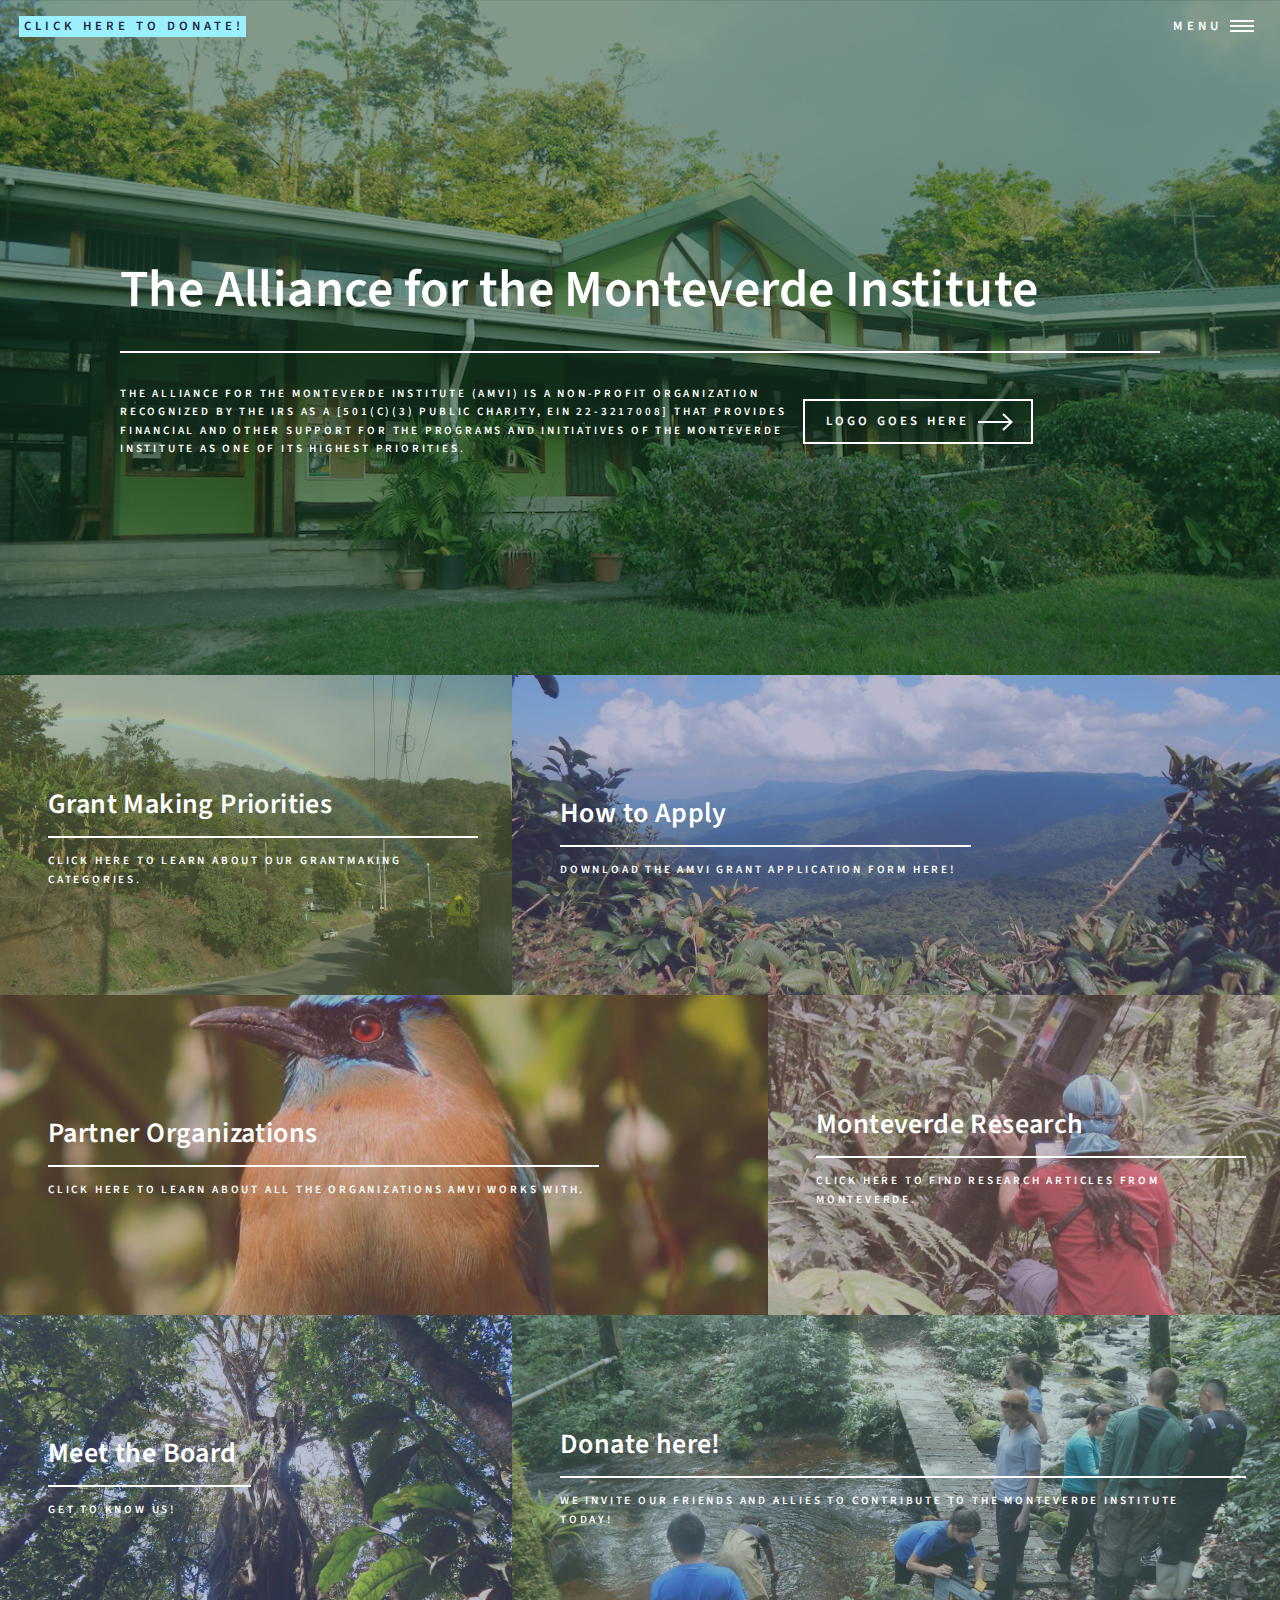
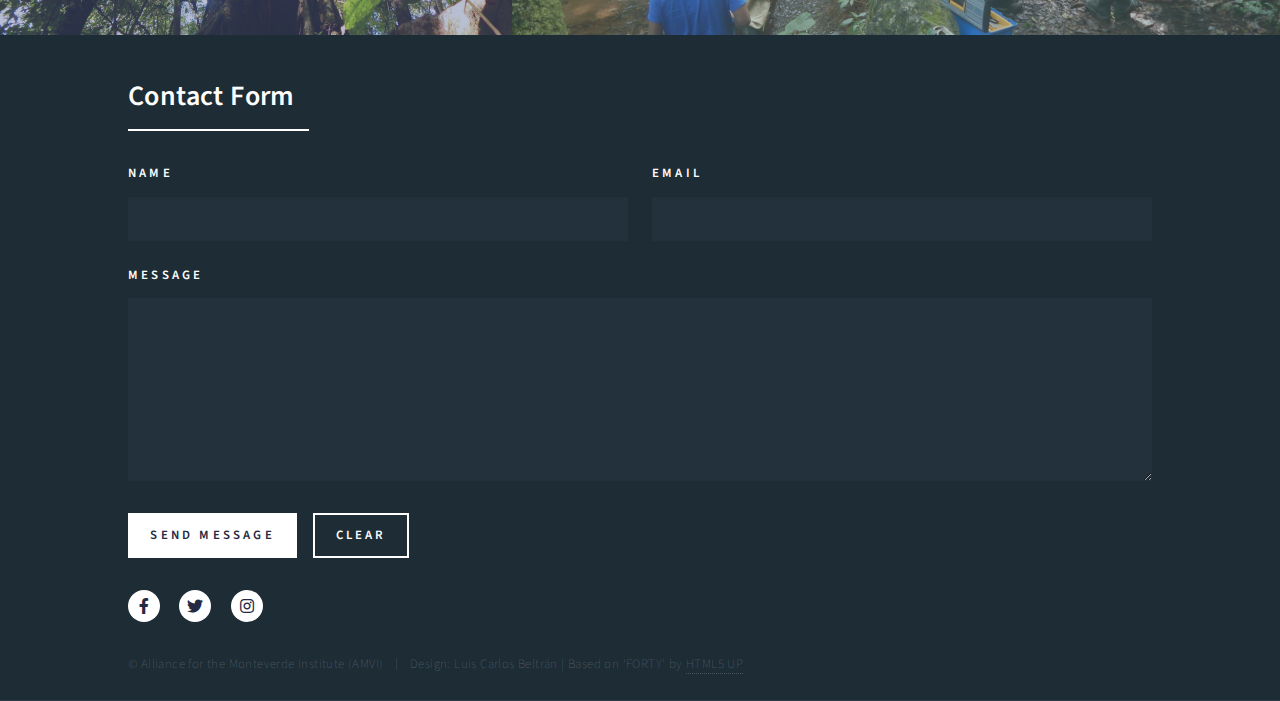
==== commit be3320e2: "Update index.html" ====
--- a/index.html
+++ b/index.html
@@ -32,7 +32,7 @@
 						<li><a href="GrantMakingPriorities.html">Grant Making Priorities</a></li>
 						<li><a href="HowToApply.html">How to Apply</a></li>
 						<li><a href="Partners.html">Partner Organizations</a></li>
-						<li><a href="research.html">Monteverde Research</a></li>
+						<li><a href="Research.html">Monteverde Research</a></li>
 						<li><a href="Board2.html">Meet the Board</a></li>
 						<li><a href="Donate.html">Donate</a></li>
 					</ul>
@@ -177,4 +177,4 @@
 			<script src="assets/js/main.js"></script>
 
 	</body>
-</html>+</html>
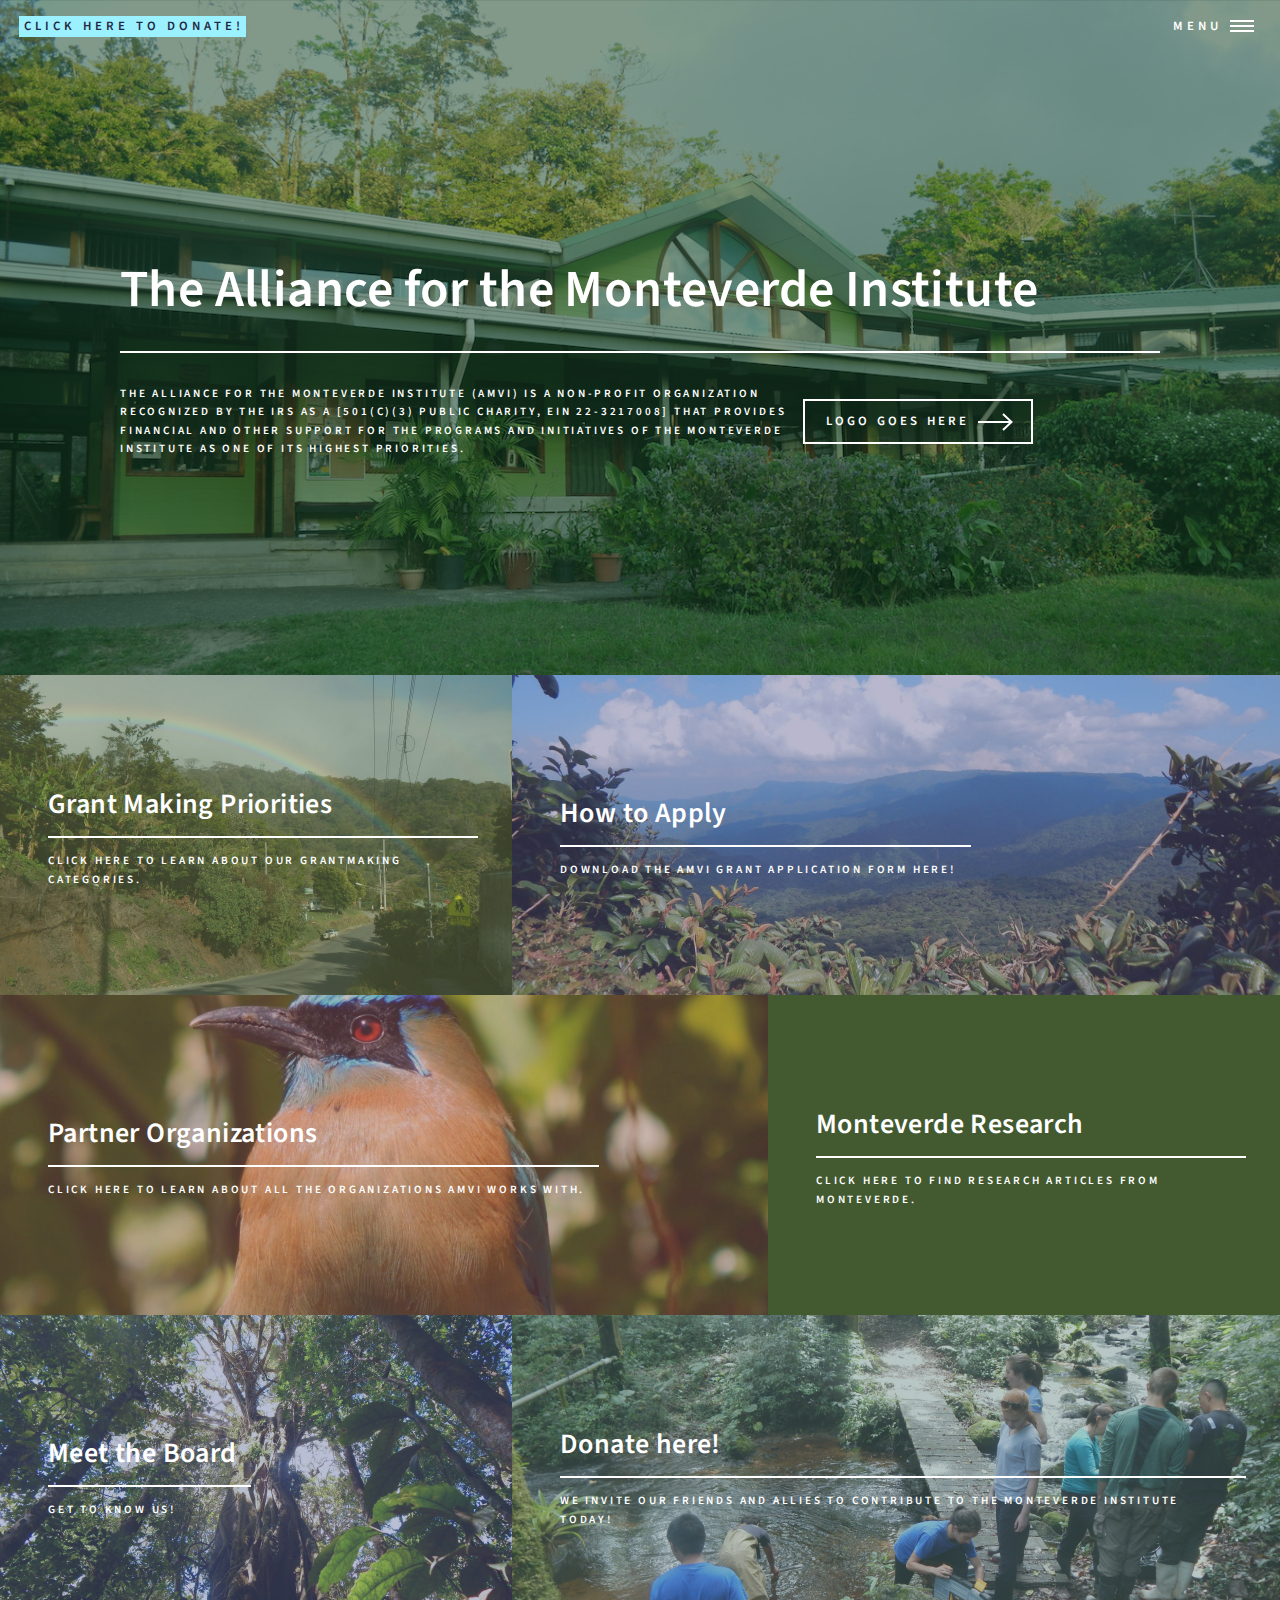
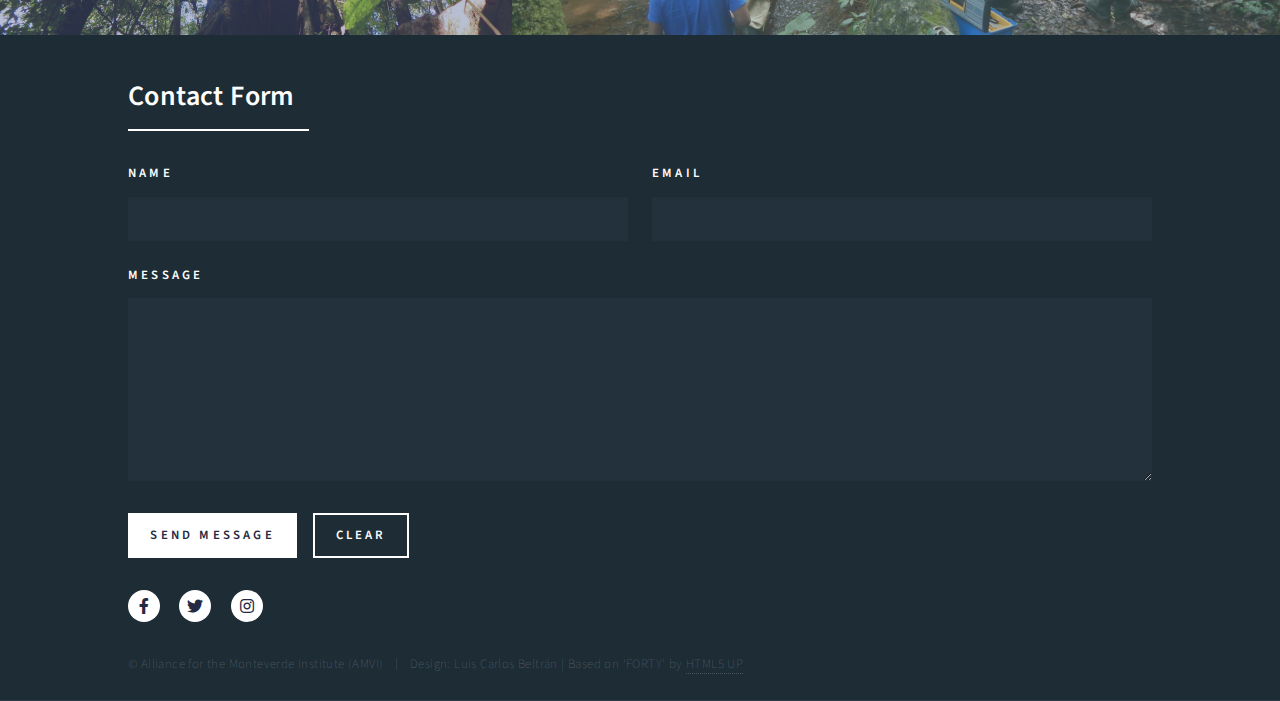
==== commit 1295eae5: "Update index.html" ====
--- a/index.html
+++ b/index.html
@@ -77,7 +77,7 @@
 										<img src="images/view.jpg" alt="" />
 									</span>
 									<header class="major">
-										<h3><a href="landing.html" class="link">How to Apply</a></h3>
+										<h3><a href="HowToApply.html" class="link">How to Apply</a></h3>
 										<p>Download the AMVI grant application form here!</p>
 									</header>
 								</article>
@@ -86,16 +86,16 @@
 										<img src="images/motmot2.jpg" alt="" />
 									</span>
 									<header class="major">
-										<h3><a href="landing.html" class="link">Partner Organizations</a></h3>
+										<h3><a href="Partners.html" class="link">Partner Organizations</a></h3>
 										<p>Click here to learn about all the organizations AMVI works with.</p>
 									</header>
 								</article>
 								<article>
 									<span class="image">
-										<img src="images/research.jpg" alt="" />
+										<img src="images/Research.jpg" alt="" />
 									</span>
 									<header class="major">
-										<h3><a href="landing.html" class="link">Monteverde Research</a></h3>
+										<h3><a href="Research.html" class="link">Monteverde Research</a></h3>
 										<p>Click here to find research articles from Monteverde.</p>
 									</header>
 								</article>
@@ -104,7 +104,7 @@
 										<img src="images/tree.jpg" alt="" />
 									</span>
 									<header class="major">
-										<h3><a href="landing.html" class="link">Meet the Board</a></h3>
+										<h3><a href="Board2.html" class="link">Meet the Board</a></h3>
 										<p>Get to know us!</p>
 									</header>
 								</article>
@@ -113,7 +113,7 @@
 										<img src="images/stream.jpg" alt="" />
 									</span>
 									<header class="major">
-										<h3><a href="landing.html" class="link">Donate here!</a></h3>
+										<h3><a href="Donate.html" class="link">Donate here!</a></h3>
 										<p>We invite our friends and allies to contribute to the Monteverde Institute today! </p>
 									</header>
 								</article>
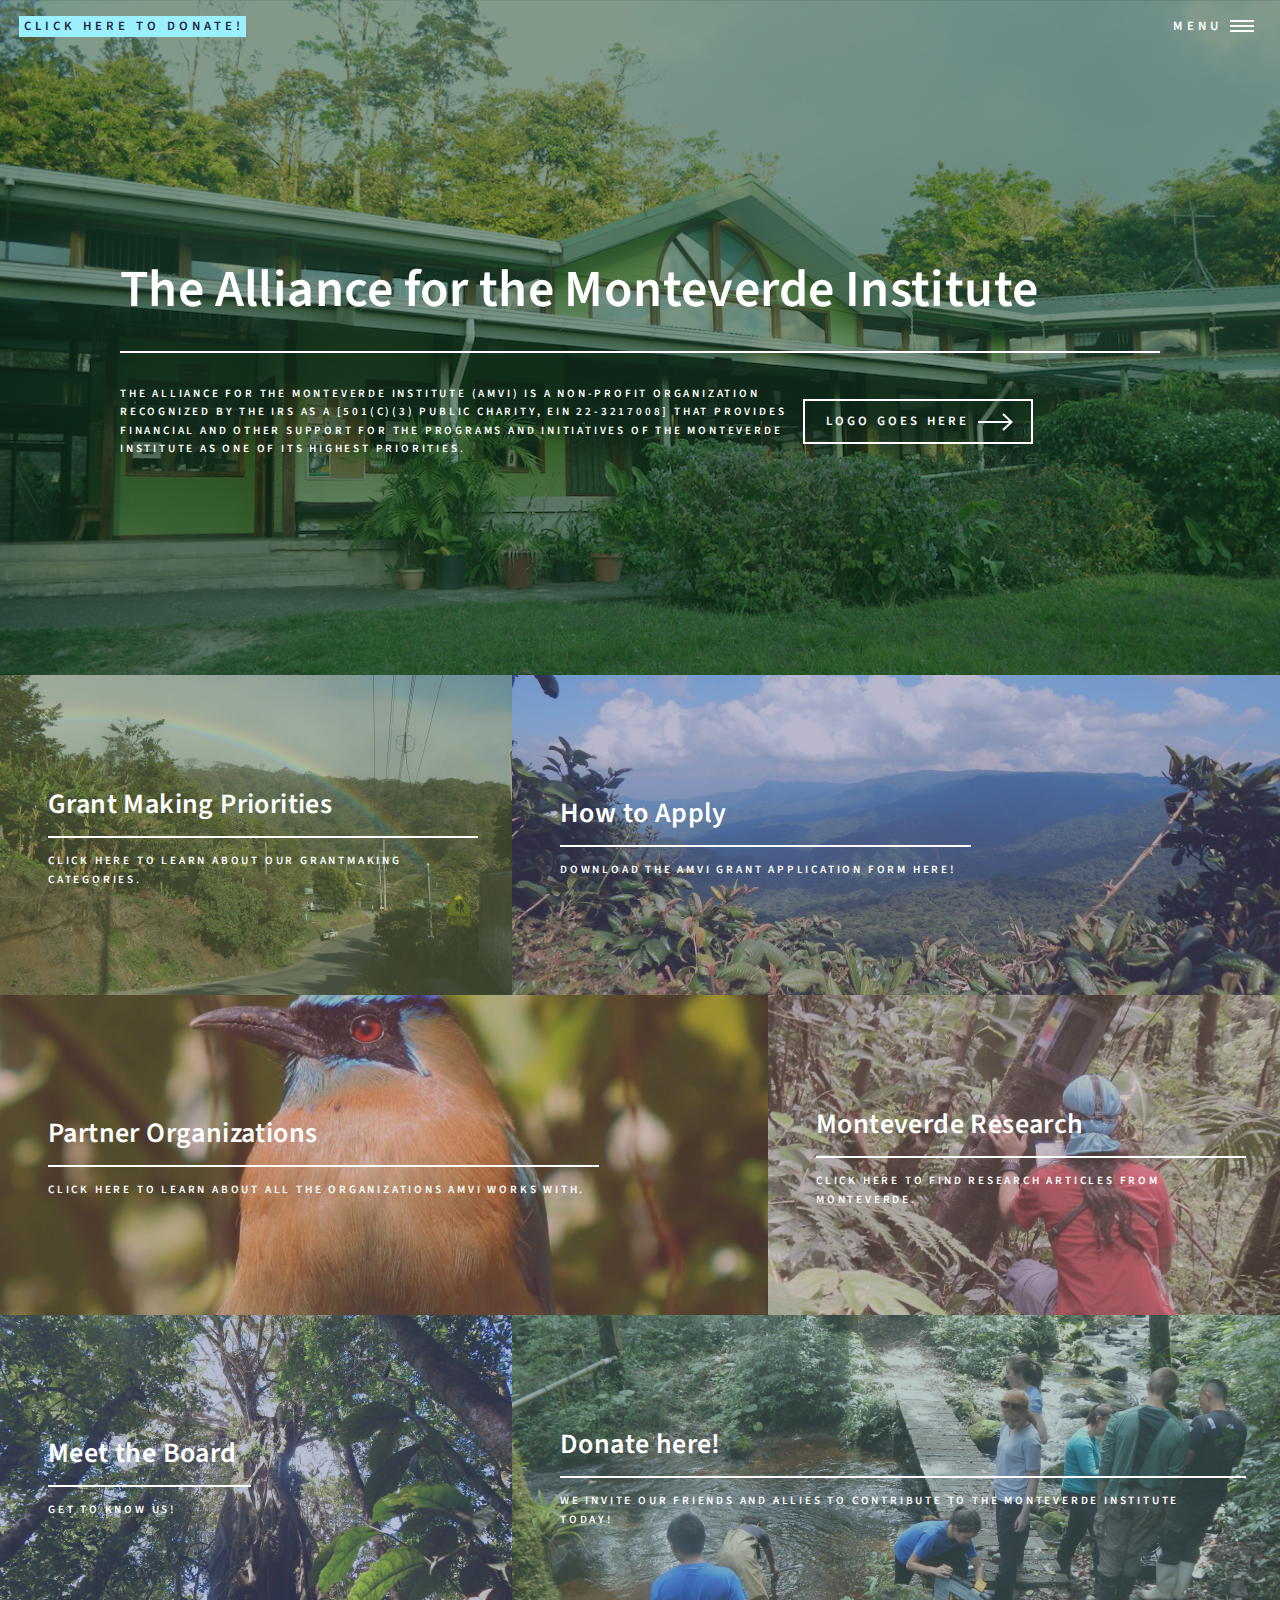
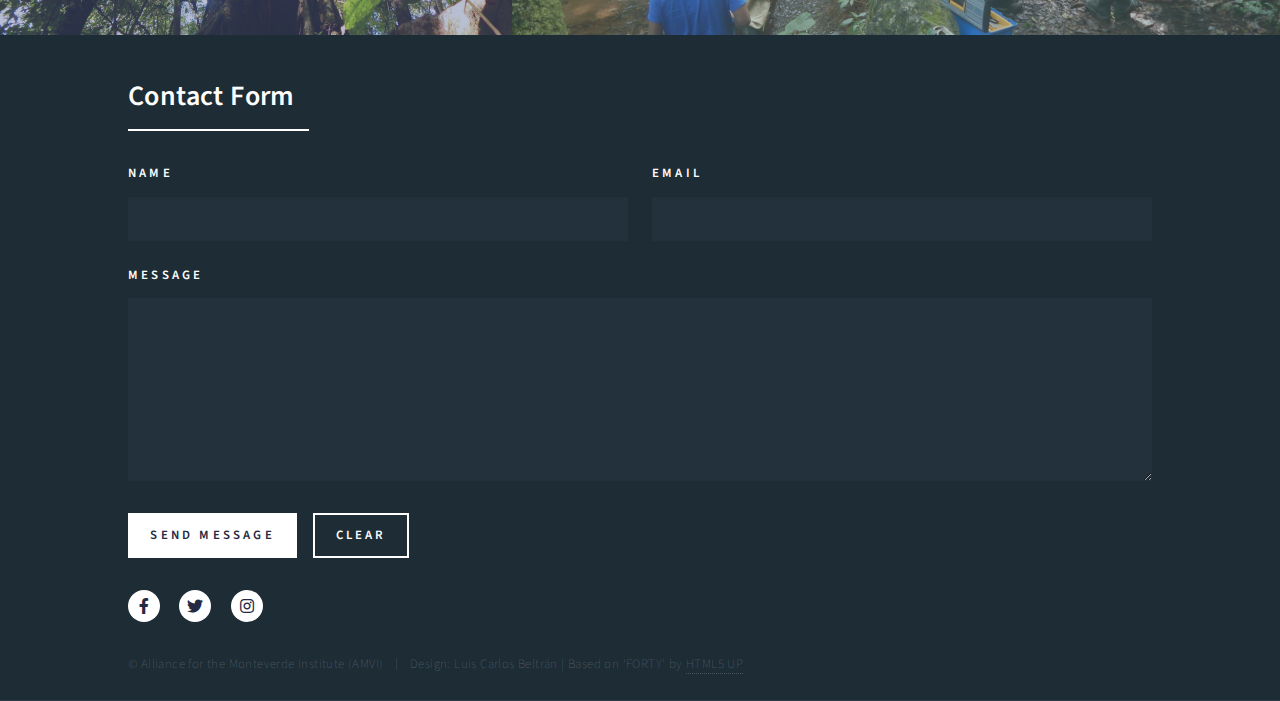
==== commit 966ecf6b: "Update index.html" ====
--- a/index.html
+++ b/index.html
@@ -92,7 +92,7 @@
 								</article>
 								<article>
 									<span class="image">
-										<img src="images/Research.jpg" alt="" />
+										<img src="images/research.jpg" alt="" />
 									</span>
 									<header class="major">
 										<h3><a href="Research.html" class="link">Monteverde Research</a></h3>
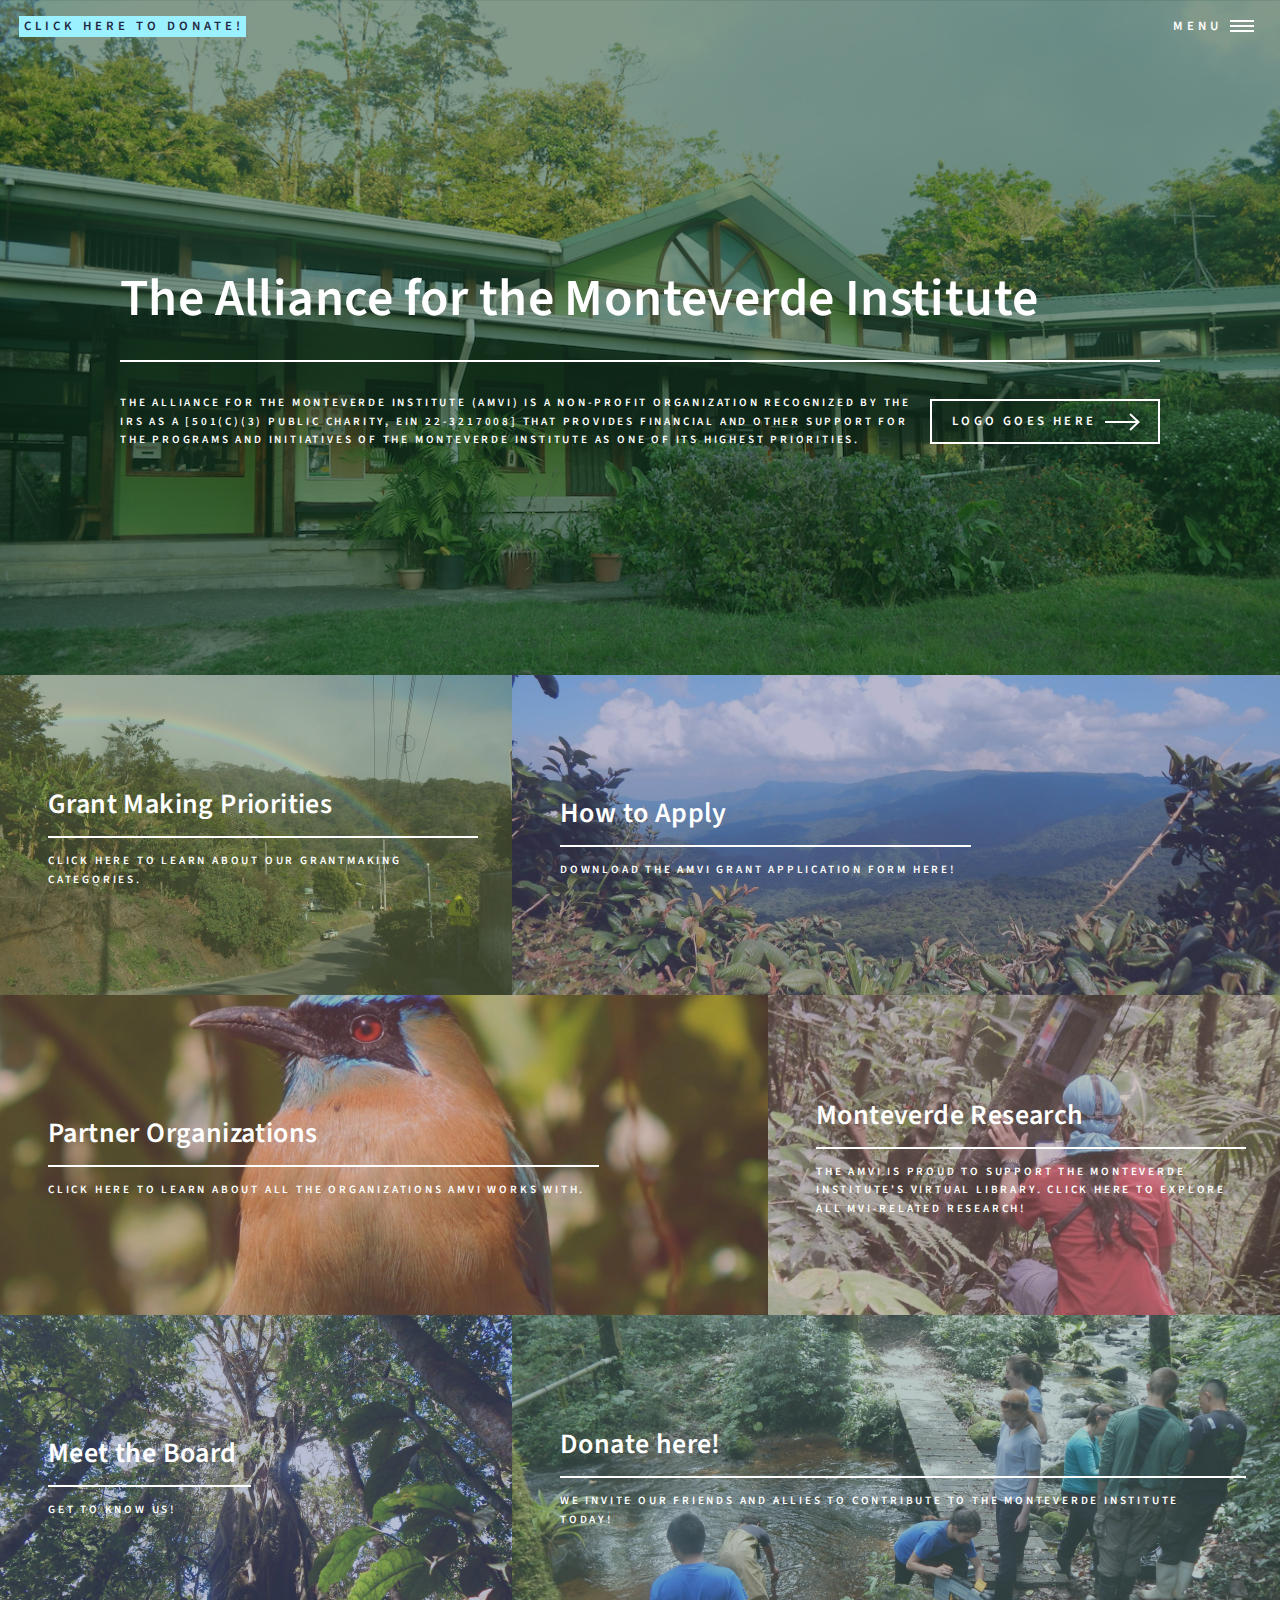
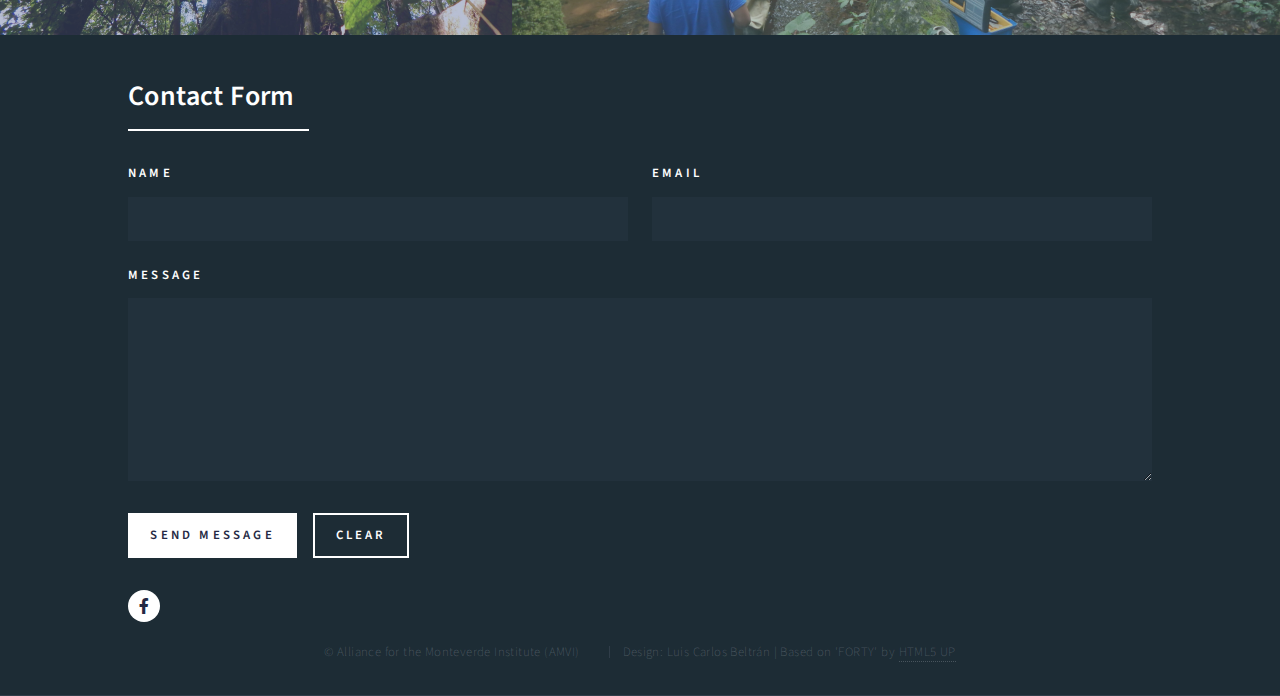
==== commit 7f559630: "Add files via upload" ====
--- a/index.html
+++ b/index.html
@@ -5,176 +5,176 @@
 	Free for personal and commercial use under the CCA 3.0 license (html5up.net/license)
 -->
 <html>
-	<head>
-		<title>AMVI</title>
-		<meta charset="utf-8" />
-		<meta name="viewport" content="width=device-width, initial-scale=1, user-scalable=no" />
-		<link rel="stylesheet" href="assets/css/main.css" />
-		<noscript><link rel="stylesheet" href="assets/css/noscript.css" /></noscript>
-	</head>
-	<body class="is-preload">
 
-		<!-- Wrapper -->
-			<div id="wrapper">
+<head>
+    <title>AMVI</title>
+    <meta charset="utf-8" />
+    <meta name="viewport" content="width=device-width, initial-scale=1, user-scalable=no" />
+    <link rel="stylesheet" href="assets/css/main.css" />
+    <noscript><link rel="stylesheet" href="assets/css/noscript.css" /></noscript>
+</head>
 
-				<!-- Header -->
-					<header id="header" class="alt">
-						<a href="Donate.html" class="logo"><strong>CLICK HERE TO DONATE!</strong> </a>
-						<nav>
-							<a href="#menu">Menu</a>
-						</nav>
-					</header>
+<body class="is-preload">
 
-				<!-- Menu -->
-				<nav id="menu">
-					<ul class="links">
-						<li><a href="index.html">Home</a></li>
-						<li><a href="GrantMakingPriorities.html">Grant Making Priorities</a></li>
-						<li><a href="HowToApply.html">How to Apply</a></li>
-						<li><a href="Partners.html">Partner Organizations</a></li>
-						<li><a href="Research.html">Monteverde Research</a></li>
-						<li><a href="Board2.html">Meet the Board</a></li>
-						<li><a href="Donate.html">Donate</a></li>
-					</ul>
-				</nav>
+    <!-- Wrapper -->
+    <div id="wrapper">
 
-				<!-- Banner -->
-					<section id="banner" class="major">
-						<div class="inner">
-							<header class="major">
-								<h1>The Alliance for the Monteverde Institute</h1>
-							</header>
-							<div class="content">
-								<p>The Alliance for the Monteverde Institute (AMVI) is a non-profit organization <br>
-									recognized by the IRS as a [501(c)(3) public charity, EIN 22-3217008] that provides <br>
-									financial and other support for the programs and initiatives of the Monteverde <br>
-									Institute as one of its highest priorities. <br> 
-									</p>
-								<ul class="actions">
-									<li><a href="#one" class="button next scrolly">Logo goes here</a></li>
-								</ul>
-							</div>
-						</div>
-					</section>
+        <!-- Header -->
+        <header id="header" class="alt">
+            <a href="Donate.html" class="logo"><strong>CLICK HERE TO DONATE!</strong> </a>
+            <nav>
+                <a href="#menu">Menu</a>
+            </nav>
+        </header>
 
-				<!-- Main -->
-					<div id="main">
+        <!-- Menu -->
+        <nav id="menu">
+            <ul class="links">
+                <li><a href="index.html">Home</a></li>
+                <li><a href="GrantMakingPriorities.html">Grant Making Priorities</a></li>
+                <li><a href="HowToApply.html">How to Apply</a></li>
+                <li><a href="Partners.html">Partner Organizations</a></li>
+                <li><a href="https://monteverde-institute.org/library.html">Monteverde Research</a></li>
+                <li><a href="Board2.html">Meet the Board</a></li>
+                <li><a href="Donate.html">Donate</a></li>
+            </ul>
+        </nav>
 
-						<!-- One -->
-							<section id="one" class="tiles">
-								<article>
-									<span class="image">
+        <!-- Banner -->
+        <section id="banner" class="major">
+            <div class="inner">
+                <header class="major">
+                    <h1>The Alliance for the Monteverde Institute</h1>
+                </header>
+                <div class="content">
+                    <p>The Alliance for the Monteverde Institute (AMVI) is a non-profit organization recognized by the IRS as a [501(c)(3) public charity, EIN 22-3217008] that provides financial and other support for the programs and initiatives of the Monteverde
+                        Institute as one of its highest priorities. <br>
+                    </p>
+                    <ul class="actions">
+                        <li><a href="#one" class="button next scrolly">Logo goes here</a></li>
+                    </ul>
+                </div>
+            </div>
+        </section>
+
+        <!-- Main -->
+        <div id="main">
+
+            <!-- One -->
+            <section id="one" class="tiles">
+                <article>
+                    <span class="image">
 										<img src="images/rainbow.jpg" alt="" />
 									</span>
-									<header class="major">
-										<h3><a href="GrantMakingPriorities.html" class="link">Grant Making Priorities</a></h3>
-										<p> Click here to learn about our grantmaking categories. </p>
+                    <header class="major">
+                        <h3><a href="GrantMakingPriorities.html" class="link">Grant Making Priorities</a></h3>
+                        <p> Click here to learn about our grantmaking categories. </p>
 
-									</header>
-								</article>
-								<article>
-									<span class="image">
+                    </header>
+                </article>
+                <article>
+                    <span class="image">
 										<img src="images/view.jpg" alt="" />
 									</span>
-									<header class="major">
-										<h3><a href="HowToApply.html" class="link">How to Apply</a></h3>
-										<p>Download the AMVI grant application form here!</p>
-									</header>
-								</article>
-								<article>
-									<span class="image">
+                    <header class="major">
+                        <h3><a href="HowToApply.html" class="link">How to Apply</a></h3>
+                        <p>Download the AMVI grant application form here!</p>
+                    </header>
+                </article>
+                <article>
+                    <span class="image">
 										<img src="images/motmot2.jpg" alt="" />
 									</span>
-									<header class="major">
-										<h3><a href="Partners.html" class="link">Partner Organizations</a></h3>
-										<p>Click here to learn about all the organizations AMVI works with.</p>
-									</header>
-								</article>
-								<article>
-									<span class="image">
+                    <header class="major">
+                        <h3><a href="Partners.html" class="link">Partner Organizations</a></h3>
+                        <p>Click here to learn about all the organizations AMVI works with.</p>
+                    </header>
+                </article>
+                <article>
+                    <span class="image">
 										<img src="images/research.jpg" alt="" />
 									</span>
-									<header class="major">
-										<h3><a href="Research.html" class="link">Monteverde Research</a></h3>
-										<p>Click here to find research articles from Monteverde.</p>
-									</header>
-								</article>
-								<article>
-									<span class="image">
+                    <header class="major">
+                        <h3><a href="https://monteverde-institute.org/library.html" class="link">Monteverde Research</a></h3>
+                        <p>The AMVI is proud to support the Monteverde Institute's virtual library. Click here to explore all MVI-related research!</p>
+                    </header>
+                </article>
+                <article>
+                    <span class="image">
 										<img src="images/tree.jpg" alt="" />
 									</span>
-									<header class="major">
-										<h3><a href="Board2.html" class="link">Meet the Board</a></h3>
-										<p>Get to know us!</p>
-									</header>
-								</article>
-								<article>
-									<span class="image">
+                    <header class="major">
+                        <h3><a href="Board2.html" class="link">Meet the Board</a></h3>
+                        <p>Get to know us!</p>
+                    </header>
+                </article>
+                <article>
+                    <span class="image">
 										<img src="images/stream.jpg" alt="" />
 									</span>
-									<header class="major">
-										<h3><a href="Donate.html" class="link">Donate here!</a></h3>
-										<p>We invite our friends and allies to contribute to the Monteverde Institute today! </p>
-									</header>
-								</article>
-							</section>
+                    <header class="major">
+                        <h3><a href="Donate.html" class="link">Donate here!</a></h3>
+                        <p>We invite our friends and allies to contribute to the Monteverde Institute today! </p>
+                    </header>
+                </article>
+            </section>
 
-						<!-- Two -->
-							
+            <!-- Two -->
 
-				<!-- Contact -->
-					<section id="contact">
-						<div class="major" style="padding-left: 10%; padding-right: 10%; padding-top: 3%;">
-							<section><header class="major">
-								<h2>Contact Form</h2>
-							</header>
-								<form method="post" action="#">
-									<div class="fields">
-										<div class="field half">
-											<label for="name">Name</label>
-											<input type="text" name="name" id="name" />
-										</div>
-										<div class="field half">
-											<label for="email">Email</label>
-											<input type="text" name="email" id="email" />
-										</div>
-										<div class="field">
-											<label for="message">Message</label>
-											<textarea name="message" id="message" rows="6"></textarea>
-										</div>
-									</div>
-									<ul class="actions">
-										<li><input type="submit" value="Send Message" class="primary" /></li>
-										<li><input type="reset" value="Clear" /></li>
-									</ul>
-								</form>
-							</section>
-							
 
-				<!-- Footer -->
-					<footer id="footer">
-						<div class="inner">
-							<ul class="icons">
-								<li><a href="https://www.facebook.com/alliancemvi" class="icon brands alt fa-facebook-f"><span class="label">Facebook</span></a></li>
-								<li><a href="#" class="icon brands alt fa-twitter"><span class="label">Twitter</span></a></li>
-								<li><a href="#" class="icon brands alt fa-instagram"><span class="label">Instagram</span></a></li>
-							</ul>
-							<ul class="copyright">
-								<li>&copy; Alliance for the Monteverde Institute (AMVI)</li><li>Design: Luis Carlos Beltrán | Based on 'FORTY' by <a href="https://html5up.net">HTML5 UP</a></li>
-							</ul>
-						</div>
-					</footer>
+            <!-- Contact -->
+            <section id="contact">
+                <div class="major" style="padding-left: 10%; padding-right: 10%; padding-top: 3%;">
+                    <section>
+                        <header class="major">
+                            <h2>Contact Form</h2>
+                        </header>
+                        <form method="post" action="#">
+                            <div class="fields">
+                                <div class="field half">
+                                    <label for="name">Name</label>
+                                    <input type="text" name="name" id="name" />
+                                </div>
+                                <div class="field half">
+                                    <label for="email">Email</label>
+                                    <input type="text" name="email" id="email" />
+                                </div>
+                                <div class="field">
+                                    <label for="message">Message</label>
+                                    <textarea name="message" id="message" rows="6"></textarea>
+                                </div>
+                            </div>
+                            <ul class="actions">
+                                <li><input type="submit" value="Send Message" class="primary" /></li>
+                                <li><input type="reset" value="Clear" /></li>
+                            </ul>
+                        </form>
+                    </section>
 
-			</div>
 
-		<!-- Scripts -->
-			<script src="assets/js/jquery.min.js"></script>
-			<script src="assets/js/jquery.scrolly.min.js"></script>
-			<script src="assets/js/jquery.scrollex.min.js"></script>
-			<script src="assets/js/browser.min.js"></script>
-			<script src="assets/js/breakpoints.min.js"></script>
-			<script src="assets/js/util.js"></script>
-			<script src="assets/js/main.js"></script>
+                    <!-- Footer -->
+                    <footer id="footer">
+                        <div class="inner" style=" ">
+                            <ul class="icons">
+                                <li><a href="https://www.facebook.com/alliancemvi" class="icon brands alt fa-facebook-f"><span class="label">Facebook</span></a></li>
+                                <ul class="copyright" style="text-align: center;padding-top: 20px;">
+                                    <li>&copy; Alliance for the Monteverde Institute (AMVI)</li>
+                                    <li>Design: Luis Carlos Beltrán | Based on 'FORTY' by <a href="https://html5up.net">HTML5 UP</a></li>
+                                </ul>
+                        </div>
+                    </footer>
 
-	</body>
-</html>
+                </div>
+
+                <!-- Scripts -->
+                <script src="assets/js/jquery.min.js"></script>
+                <script src="assets/js/jquery.scrolly.min.js"></script>
+                <script src="assets/js/jquery.scrollex.min.js"></script>
+                <script src="assets/js/browser.min.js"></script>
+                <script src="assets/js/breakpoints.min.js"></script>
+                <script src="assets/js/util.js"></script>
+                <script src="assets/js/main.js"></script>
+
+</body>
+
+</html>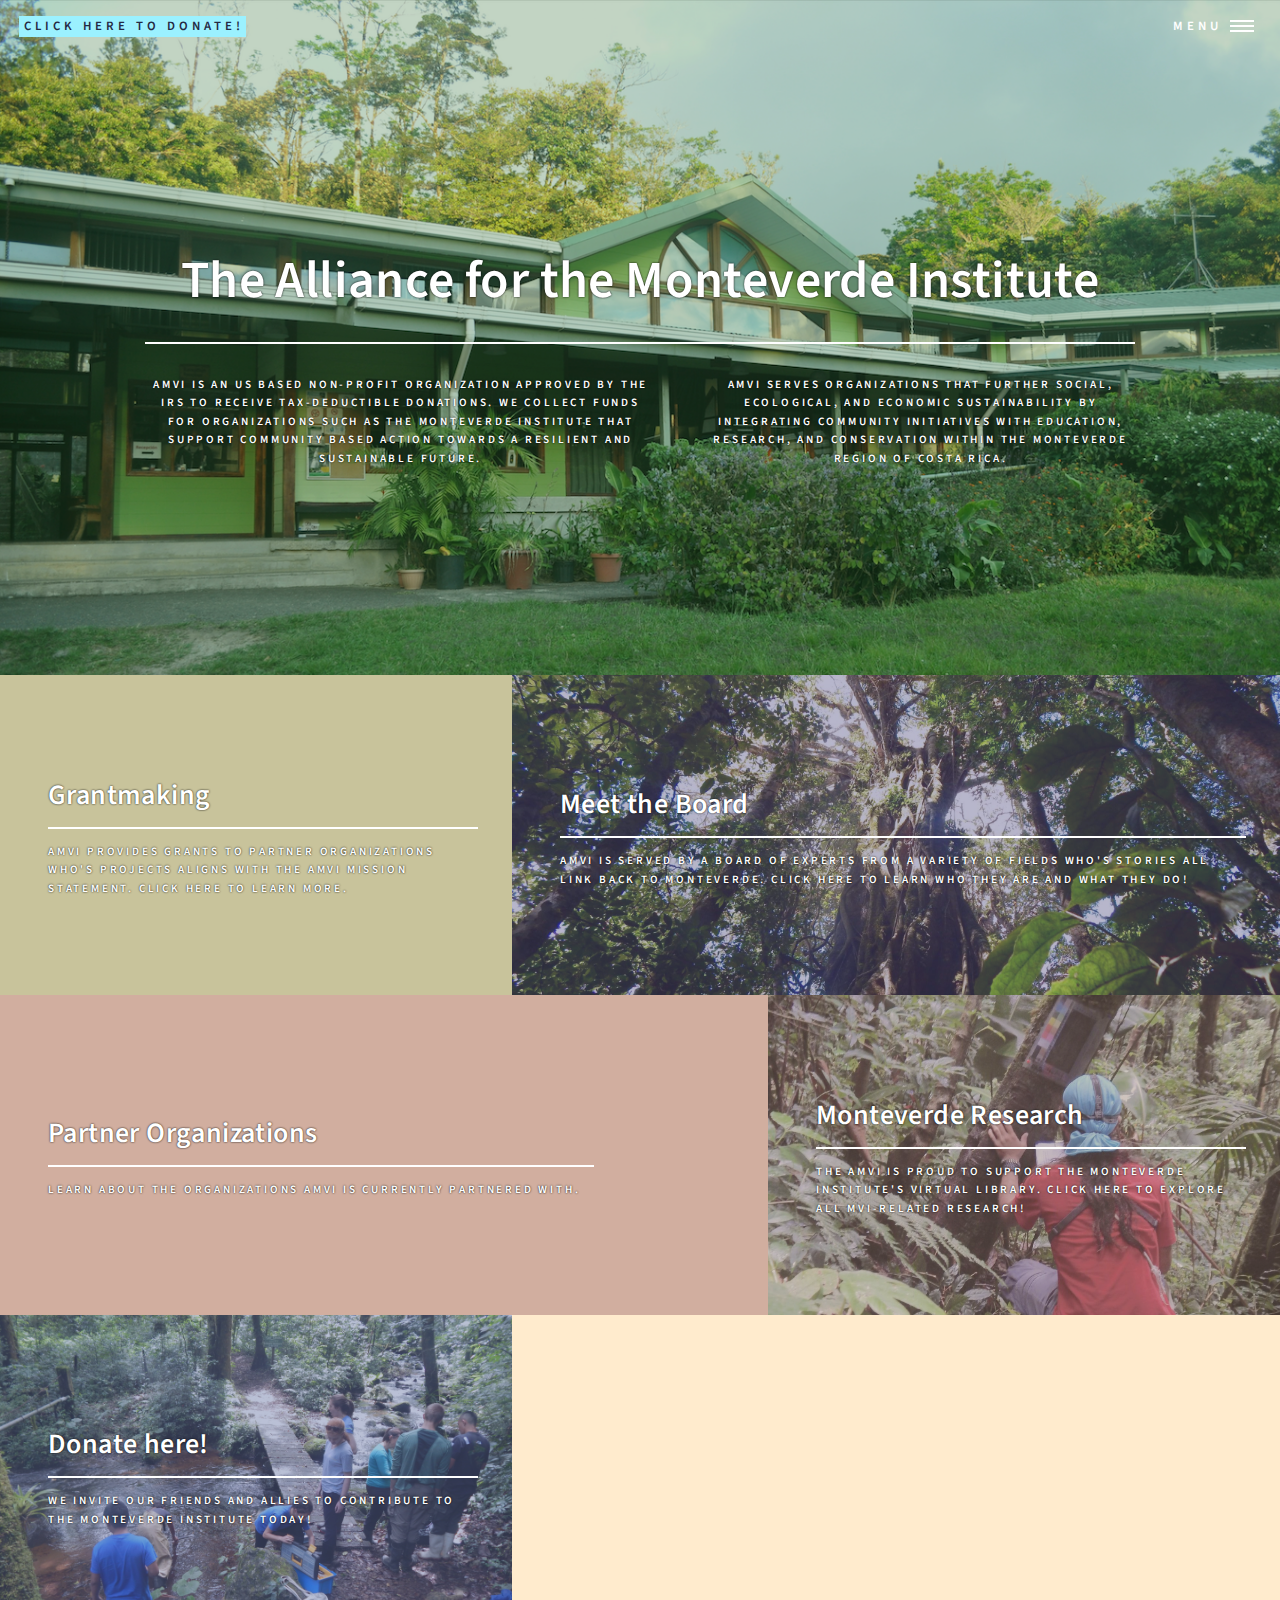
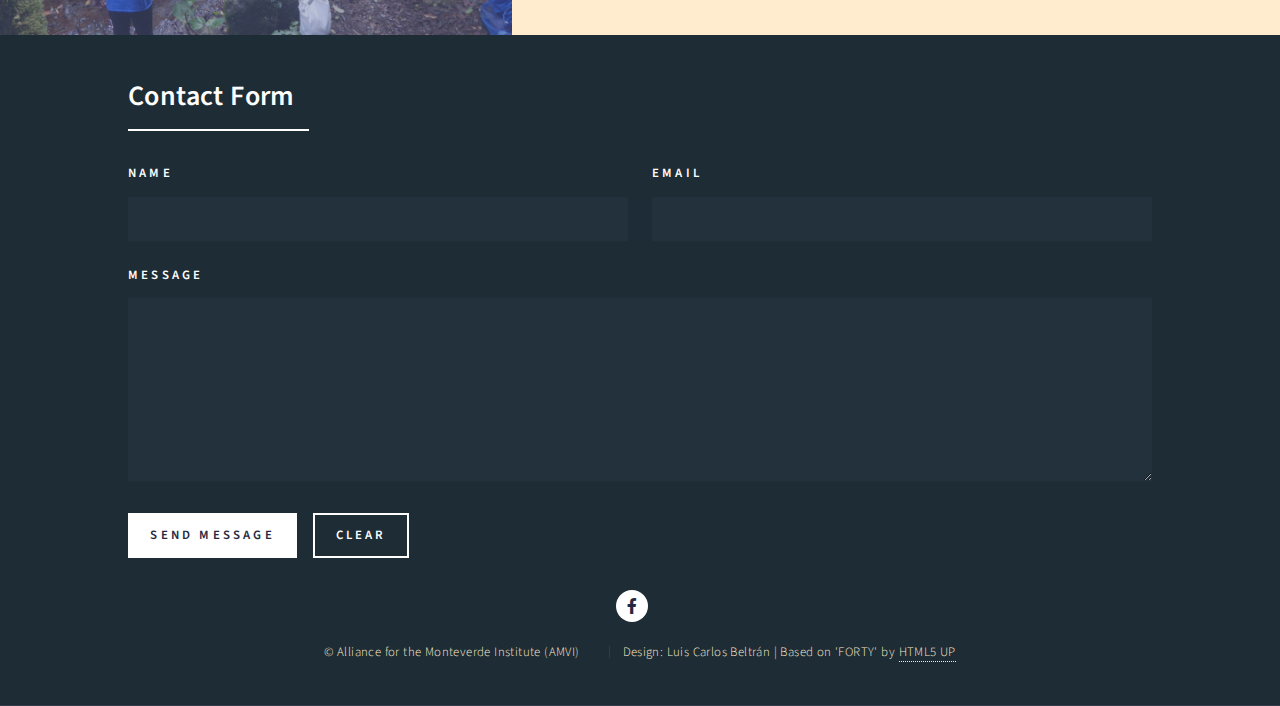
==== commit ecd4da2d: "Update index.html" ====
--- a/index.html
+++ b/index.html
@@ -43,16 +43,21 @@
         <!-- Banner -->
         <section id="banner" class="major">
             <div class="inner">
-                <header class="major">
+                <header class="major" style="text-align: center; margin-right: 25px;margin-left: 25px;text-shadow: black 0px 0px 2px;">
                     <h1>The Alliance for the Monteverde Institute</h1>
+
                 </header>
-                <div class="content">
-                    <p>The Alliance for the Monteverde Institute (AMVI) is a non-profit organization recognized by the IRS as a [501(c)(3) public charity, EIN 22-3217008] that provides financial and other support for the programs and initiatives of the Monteverde
-                        Institute as one of its highest priorities. <br>
-                    </p>
-                    <ul class="actions">
-                        <li><a href="#one" class="button next scrolly">Logo goes here</a></li>
-                    </ul>
+                <div class="content" >
+                    <br>
+                    <p style="text-align: center; margin-right: 25px;margin-left: 25px; text-shadow: black 0px 0px 2px;">
+                        AMVI is an US based non-profit organization approved by the IRS to receive tax-deductible donations.  
+                        We collect funds for organizations such as the Monteverde Institute that support community based 
+                        action towards a resilient and sustainable future.</p>
+                    <br>
+                    <p style="text-align: center; margin-right: 25px;margin-left: 25px; text-shadow: black 0px 0px 2px;">
+                        AMVI serves organizations that further social, ecological, and economic sustainability by 
+                        integrating community initiatives with education, research, and conservation within the 
+                        Monteverde region of Costa Rica. </p>
                 </div>
             </div>
         </section>
@@ -64,30 +69,31 @@
             <section id="one" class="tiles">
                 <article>
                     <span class="image">
-										<img src="images/rainbow.jpg" alt="" />
+										<img src="images/grantmaking.jpeg" alt="" />
 									</span>
                     <header class="major">
-                        <h3><a href="GrantMakingPriorities.html" class="link">Grant Making Priorities</a></h3>
-                        <p> Click here to learn about our grantmaking categories. </p>
+                        <h3 style="text-shadow: black 0px 0px 2px;"><a href="GrantMakingPriorities.html" class="link">Grantmaking</a></h3>
+                        <p style="text-shadow: black 0px 0px 2px;"> AMVI provides grants to partner organizations who's projects aligns with the AMVI Mission Statement. Click here to learn more. </p>
 
                     </header>
                 </article>
                 <article>
                     <span class="image">
-										<img src="images/view.jpg" alt="" />
+										<img src="images/tree.jpg" alt="" />
 									</span>
                     <header class="major">
-                        <h3><a href="HowToApply.html" class="link">How to Apply</a></h3>
-                        <p>Download the AMVI grant application form here!</p>
+                        <h3 style="text-shadow: black 0px 0px 2px;"><a href="Board2.html" class="link">Meet the Board</a></h3>
+                        <p style="text-shadow: black 0px 0px 2px;">AMVI is served by a board of experts from a variety of fields who's stories all link back to Monteverde. 
+                            Click here to learn who they are and what they do!</p>
                     </header>
                 </article>
                 <article>
                     <span class="image">
-										<img src="images/motmot2.jpg" alt="" />
+										<img src="images/partners.jpeg" alt="" />
 									</span>
                     <header class="major">
-                        <h3><a href="Partners.html" class="link">Partner Organizations</a></h3>
-                        <p>Click here to learn about all the organizations AMVI works with.</p>
+                        <h3 style="text-shadow: black 0px 0px 2px;"><a href="Partners.html" class="link">Partner Organizations</a></h3>
+                        <p style="text-shadow: black 0px 0px 2px;">Learn about the organizations AMVI is currently partnered with.</p>
                     </header>
                 </article>
                 <article>
@@ -95,26 +101,18 @@
 										<img src="images/research.jpg" alt="" />
 									</span>
                     <header class="major">
-                        <h3><a href="https://monteverde-institute.org/library.html" class="link">Monteverde Research</a></h3>
-                        <p>The AMVI is proud to support the Monteverde Institute's virtual library. Click here to explore all MVI-related research!</p>
+                        <h3 style="text-shadow: black 0px 0px 2px;"><a href="https://monteverde-institute.org/library.html" class="link">Monteverde Research</a></h3>
+                        <p style="text-shadow: black 0px 0px 2px;">The AMVI is proud to support the Monteverde Institute's virtual library. Click here to explore all MVI-related research!</p>
                     </header>
                 </article>
-                <article>
-                    <span class="image">
-										<img src="images/tree.jpg" alt="" />
-									</span>
-                    <header class="major">
-                        <h3><a href="Board2.html" class="link">Meet the Board</a></h3>
-                        <p>Get to know us!</p>
-                    </header>
-                </article>
+                
                 <article>
                     <span class="image">
 										<img src="images/stream.jpg" alt="" />
 									</span>
                     <header class="major">
-                        <h3><a href="Donate.html" class="link">Donate here!</a></h3>
-                        <p>We invite our friends and allies to contribute to the Monteverde Institute today! </p>
+                        <h3 style="text-shadow: black 0px 0px 2px;"><a href="Donate.html" class="link">Donate here!</a></h3>
+                        <p style="text-shadow: black 0px 0px 2px;">We invite our friends and allies to contribute to the Monteverde Institute today! </p>
                     </header>
                 </article>
             </section>
@@ -154,7 +152,7 @@
 
                     <!-- Footer -->
                     <footer id="footer">
-                        <div class="inner" style=" ">
+                        <div class="inner" style="padding-bottom: 10px; text-align: center;">
                             <ul class="icons">
                                 <li><a href="https://www.facebook.com/alliancemvi" class="icon brands alt fa-facebook-f"><span class="label">Facebook</span></a></li>
                                 <ul class="copyright" style="text-align: center;padding-top: 20px;">
@@ -177,4 +175,4 @@
 
 </body>
 
-</html>+</html>
--- a/assets/css/main.css
+++ b/assets/css/main.css
@@ -7,3954 +7,3729 @@
 	Free for personal and commercial use under the CCA 3.0 license (html5up.net/license)
 */
 
-html, body, div, span, applet, object,
-iframe, h1, h2, h3, h4, h5, h6, p, blockquote,
-pre, a, abbr, acronym, address, big, cite,
-code, del, dfn, em, img, ins, kbd, q, s, samp,
-small, strike, strong, sub, sup, tt, var, b,
-u, i, center, dl, dt, dd, ol, ul, li, fieldset,
-form, label, legend, table, caption, tbody,
-tfoot, thead, tr, th, td, article, aside,
-canvas, details, embed, figure, figcaption,
-footer, header, hgroup, menu, nav, output, ruby,
-section, summary, time, mark, audio, video {
-	margin: 0;
-	padding: 0;
-	border: 0;
-	font-size: 100%;
-	font: inherit;
-	vertical-align: baseline;}
-
-article, aside, details, figcaption, figure,
-footer, header, hgroup, menu, nav, section {
-	display: block;}
+html,
+body,
+div,
+span,
+applet,
+object,
+iframe,
+h1,
+h2,
+h3,
+h4,
+h5,
+h6,
+p,
+blockquote,
+pre,
+a,
+abbr,
+acronym,
+address,
+big,
+cite,
+code,
+del,
+dfn,
+em,
+img,
+ins,
+kbd,
+q,
+s,
+samp,
+small,
+strike,
+strong,
+sub,
+sup,
+tt,
+var,
+b,
+u,
+i,
+center,
+dl,
+dt,
+dd,
+ol,
+ul,
+li,
+fieldset,
+form,
+label,
+legend,
+table,
+caption,
+tbody,
+tfoot,
+thead,
+tr,
+th,
+td,
+article,
+aside,
+canvas,
+details,
+embed,
+figure,
+figcaption,
+footer,
+header,
+hgroup,
+menu,
+nav,
+output,
+ruby,
+section,
+summary,
+time,
+mark,
+audio,
+video {
+    margin: 0;
+    padding: 0;
+    border: 0;
+    font-size: 100%;
+    font: inherit;
+    vertical-align: baseline;
+}
+
+article,
+aside,
+details,
+figcaption,
+figure,
+footer,
+header,
+hgroup,
+menu,
+nav,
+section {
+    display: block;
+}
 
 body {
-	line-height: 1;
-}
-
-ol, ul {
-	list-style: none;
-}
-
-blockquote, q {
-	quotes: none;
-}
-
-	blockquote:before, blockquote:after, q:before, q:after {
-		content: '';
-		content: none;
-	}
+    line-height: 1;
+}
+
+p {
+    text-align: left;
+}
+
+ol,
+ul {
+    list-style: none;
+}
+
+blockquote,
+q {
+    quotes: none;
+}
+
+blockquote:before,
+blockquote:after,
+q:before,
+q:after {
+    content: '';
+    content: none;
+}
 
 table {
-	border-collapse: collapse;
-	border-spacing: 0;
+    border-collapse: collapse;
+    border-spacing: 0;
 }
 
 body {
-	-webkit-text-size-adjust: none;
+    -webkit-text-size-adjust: none;
 }
 
 mark {
-	background-color: transparent;
-	color: inherit;
+    background-color: transparent;
+    color: inherit;
 }
 
 input::-moz-focus-inner {
-	border: 0;
-	padding: 0;
-}
-
-input, select, textarea {
-	-moz-appearance: none;
-	-webkit-appearance: none;
-	-ms-appearance: none;
-	appearance: none;
-}
+    border: 0;
+    padding: 0;
+}
+
+input,
+select,
+textarea {
+    -moz-appearance: none;
+    -webkit-appearance: none;
+    -ms-appearance: none;
+    appearance: none;
+}
+
 
 /* Basic */
 
-	@-ms-viewport {
-		width: device-width;
-	}
-
-	body {
-		-ms-overflow-style: scrollbar;
-	}
-
-	@media screen and (max-width: 480px) {
-
-		html, body {
-			min-width: 320px;
-		}
-
-	}
-
-	html {
-		box-sizing: border-box;
-	}
-
-	*, *:before, *:after {
-		box-sizing: inherit;
-	}
-
-	body {
-		background: #1d2c35;
-	} 
-	/* This is for setting all the background color  */
-
-		body.is-preload *, body.is-preload *:before, body.is-preload *:after {
-			-moz-animation: none !important;
-			-webkit-animation: none !important;
-			-ms-animation: none !important;
-			animation: none !important;
-			-moz-transition: none !important;
-			-webkit-transition: none !important;
-			-ms-transition: none !important;
-			transition: none !important;
-		}
+@-ms-viewport {
+    width: device-width;
+}
+
+body {
+    -ms-overflow-style: scrollbar;
+}
+
+@media screen and (max-width: 480px) {
+    html,
+    body {
+        min-width: 320px;
+    }
+}
+
+html {
+    box-sizing: border-box;
+}
+
+*,
+*:before,
+*:after {
+    box-sizing: inherit;
+}
+
+body {
+    background: #1d2c35;
+}
+
+
+/* This is for setting all the background color  */
+
+body.is-preload *,
+body.is-preload *:before,
+body.is-preload *:after {
+    -moz-animation: none !important;
+    -webkit-animation: none !important;
+    -ms-animation: none !important;
+    animation: none !important;
+    -moz-transition: none !important;
+    -webkit-transition: none !important;
+    -ms-transition: none !important;
+    transition: none !important;
+}
+
 
 /* Type */
 
-	body, input, select, textarea {
-		color: #ffffff;
-		font-family: "Source Sans Pro", Helvetica, sans-serif;
-		font-size: 17pt;
-		font-weight: 300;
-		letter-spacing: 0.025em;
-		line-height: 1.65;
-	}
-
-		@media screen and (max-width: 1680px) {
-
-			body, input, select, textarea {
-				font-size: 14pt;
-			}
-
-		}
-
-		@media screen and (max-width: 1280px) {
-
-			body, input, select, textarea {
-				font-size: 12pt;
-			}
-
-		}
-
-		@media screen and (max-width: 360px) {
-
-			body, input, select, textarea {
-				font-size: 11pt;
-			}
-
-		}
-
-	a {
-		-moz-transition: color 0.2s ease-in-out, border-bottom-color 0.2s ease-in-out;
-		-webkit-transition: color 0.2s ease-in-out, border-bottom-color 0.2s ease-in-out;
-		-ms-transition: color 0.2s ease-in-out, border-bottom-color 0.2s ease-in-out;
-		transition: color 0.2s ease-in-out, border-bottom-color 0.2s ease-in-out;
-		border-bottom: dotted 1px;
-		color: inherit;
-		text-decoration: none;
-	}
-
-		a:hover {
-			border-bottom-color: transparent;
-			color: #9bf1ff !important;
-		}
-
-		a:active {
-			color: #53e3fb !important;
-		}
-
-	strong, b {
-		color: #ffffff;
-		font-weight: 600;
-	}
-
-	em, i {
-		font-style: italic;
-	}
-
-	p {
-		margin: 0 0 2em 0;
-	}
-
-	h1, h2, h3, h4, h5, h6 {
-		color: #ffffff;
-		font-weight: 600;
-		line-height: 1.65;
-		margin: 0 0 1em 0;
-	}
-
-		h1 a, h2 a, h3 a, h4 a, h5 a, h6 a {
-			color: inherit;
-			border-bottom: 0;
-		}
-
-	h1 {
-		font-size: 2.5em;
-	}
-
-	h2 {
-		font-size: 1.75em;
-	}
-
-	h3 {
-		font-size: 1.35em;
-	}
-
-	h4 {
-		font-size: 1.1em;
-	}
-
-	h5 {
-		font-size: 0.9em;
-	}
-
-	h6 {
-		font-size: 0.7em;
-	}
-
-	@media screen and (max-width: 736px) {
-
-		h1 {
-			font-size: 2em;
-		}
-
-		h2 {
-			font-size: 1.5em;
-		}
-
-		h3 {
-			font-size: 1.25em;
-		}
-
-	}
-
-	sub {
-		font-size: 0.8em;
-		position: relative;
-		top: 0.5em;
-	}
-
-	sup {
-		font-size: 0.8em;
-		position: relative;
-		top: -0.5em;
-	}
-
-	blockquote {
-		border-left: solid 4px rgba(212, 212, 255, 0.1);
-		font-style: italic;
-		margin: 0 0 2em 0;
-		padding: 0.5em 0 0.5em 2em;
-	}
-
-	code {
-		background: rgba(212, 212, 255, 0.035);
-		font-family: "Courier New", monospace;
-		font-size: 0.9em;
-		margin: 0 0.25em;
-		padding: 0.25em 0.65em;
-	}
-
-	pre {
-		-webkit-overflow-scrolling: touch;
-		font-family: "Courier New", monospace;
-		font-size: 0.9em;
-		margin: 0 0 2em 0;
-	}
-
-		pre code {
-			display: block;
-			line-height: 1.75;
-			padding: 1em 1.5em;
-			overflow-x: auto;
-		}
-
-	hr {
-		border: 0;
-		border-bottom: solid 1px rgba(212, 212, 255, 0.1);
-		margin: 2em 0;
-	}
-
-		hr.major {
-			margin: 3em 0;
-		}
-
-	.align-left {
-		text-align: left;
-	}
-
-	.align-center {
-		text-align: center;
-	}
-
-	.align-right {
-		text-align: right;
-	}
+body,
+input,
+select,
+textarea {
+    color: #ffffff;
+    font-family: "Source Sans Pro", Helvetica, sans-serif;
+    font-size: 17pt;
+    font-weight: 300;
+    letter-spacing: 0.025em;
+    line-height: 1.65;
+}
+
+@media screen and (max-width: 1680px) {
+    body,
+    input,
+    select,
+    textarea {
+        font-size: 14pt;
+    }
+}
+
+@media screen and (max-width: 1280px) {
+    body,
+    input,
+    select,
+    textarea {
+        font-size: 12pt;
+    }
+}
+
+@media screen and (max-width: 360px) {
+    body,
+    input,
+    select,
+    textarea {
+        font-size: 11pt;
+    }
+}
+
+a {
+    -moz-transition: color 0.2s ease-in-out, border-bottom-color 0.2s ease-in-out;
+    -webkit-transition: color 0.2s ease-in-out, border-bottom-color 0.2s ease-in-out;
+    -ms-transition: color 0.2s ease-in-out, border-bottom-color 0.2s ease-in-out;
+    transition: color 0.2s ease-in-out, border-bottom-color 0.2s ease-in-out;
+    border-bottom: dotted 1px;
+    color: inherit;
+    text-decoration: none;
+}
+
+a:hover {
+    border-bottom-color: transparent;
+    color: #9bf1ff !important;
+}
+
+a:active {
+    color: #53e3fb !important;
+}
+
+strong,
+b {
+    color: #ffffff;
+    font-weight: 600;
+}
+
+em,
+i {
+    font-style: italic;
+}
+
+p {
+    margin: 0 0 2em 0;
+}
+
+h1,
+h2,
+h3,
+h4,
+h5,
+h6 {
+    color: #ffffff;
+    font-weight: 600;
+    line-height: 1.65;
+    margin: 0 0 1em 0;
+}
+
+h1 a,
+h2 a,
+h3 a,
+h4 a,
+h5 a,
+h6 a {
+    color: inherit;
+    border-bottom: 0;
+}
+
+h1 {
+    font-size: 2.5em;
+}
+
+h2 {
+    font-size: 1.75em;
+}
+
+h3 {
+    font-size: 1.35em;
+}
+
+h4 {
+    font-size: 1.1em;
+}
+
+h5 {
+    font-size: 0.9em;
+}
+
+h6 {
+    font-size: 0.7em;
+}
+
+@media screen and (max-width: 736px) {
+    h1 {
+        font-size: 2em;
+    }
+    h2 {
+        font-size: 1.5em;
+    }
+    h3 {
+        font-size: 1.25em;
+    }
+}
+
+sub {
+    font-size: 0.8em;
+    position: relative;
+    top: 0.5em;
+}
+
+sup {
+    font-size: 0.8em;
+    position: relative;
+    top: -0.5em;
+}
+
+blockquote {
+    border-left: solid 4px rgba(212, 212, 255, 0.1);
+    font-style: italic;
+    margin: 0 0 2em 0;
+    padding: 0.5em 0 0.5em 2em;
+}
+
+code {
+    background: rgba(212, 212, 255, 0.035);
+    font-family: "Courier New", monospace;
+    font-size: 0.9em;
+    margin: 0 0.25em;
+    padding: 0.25em 0.65em;
+}
+
+pre {
+    -webkit-overflow-scrolling: touch;
+    font-family: "Courier New", monospace;
+    font-size: 0.9em;
+    margin: 0 0 2em 0;
+}
+
+pre code {
+    display: block;
+    line-height: 1.75;
+    padding: 1em 1.5em;
+    overflow-x: auto;
+}
+
+hr {
+    border: 0;
+    border-bottom: solid 1px rgba(212, 212, 255, 0.1);
+    margin: 2em 0;
+}
+
+hr.major {
+    margin: 3em 0;
+}
+
+.align-left {
+    text-align: left;
+}
+
+.align-center {
+    text-align: center;
+}
+
+.align-right {
+    text-align: right;
+}
+
 
 /* Row */
 
-	.row {
-		display: flex;
-		flex-wrap: wrap;
-		box-sizing: border-box;
-		align-items: stretch;
-	}
-
-		.row > * {
-			box-sizing: border-box;
-		}
-
-		.row.gtr-uniform > * > :last-child {
-			margin-bottom: 0;
-		}
-
-		.row.aln-left {
-			justify-content: flex-start;
-		}
-
-		.row.aln-center {
-			justify-content: center;
-		}
-
-		.row.aln-right {
-			justify-content: flex-end;
-		}
-
-		.row.aln-top {
-			align-items: flex-start;
-		}
-
-		.row.aln-middle {
-			align-items: center;
-		}
-
-		.row.aln-bottom {
-			align-items: flex-end;
-		}
-
-		.row > .imp {
-			order: -1;
-		}
-
-		.row > .col-1 {
-			width: 8.33333%;
-		}
-
-		.row > .off-1 {
-			margin-left: 8.33333%;
-		}
-
-		.row > .col-2 {
-			width: 16.66667%;
-		}
-
-		.row > .off-2 {
-			margin-left: 16.66667%;
-		}
-
-		.row > .col-3 {
-			width: 25%;
-		}
-
-		.row > .off-3 {
-			margin-left: 25%;
-		}
-
-		.row > .col-4 {
-			width: 33.33333%;
-		}
-
-		.row > .off-4 {
-			margin-left: 33.33333%;
-		}
-
-		.row > .col-5 {
-			width: 41.66667%;
-		}
-
-		.row > .off-5 {
-			margin-left: 41.66667%;
-		}
-
-		.row > .col-6 {
-			width: 50%;
-		}
-
-		.row > .off-6 {
-			margin-left: 50%;
-		}
-
-		.row > .col-7 {
-			width: 58.33333%;
-		}
-
-		.row > .off-7 {
-			margin-left: 58.33333%;
-		}
-
-		.row > .col-8 {
-			width: 66.66667%;
-		}
-
-		.row > .off-8 {
-			margin-left: 66.66667%;
-		}
-
-		.row > .col-9 {
-			width: 75%;
-		}
-
-		.row > .off-9 {
-			margin-left: 75%;
-		}
-
-		.row > .col-10 {
-			width: 83.33333%;
-		}
-
-		.row > .off-10 {
-			margin-left: 83.33333%;
-		}
-
-		.row > .col-11 {
-			width: 91.66667%;
-		}
-
-		.row > .off-11 {
-			margin-left: 91.66667%;
-		}
-
-		.row > .col-12 {
-			width: 100%;
-		}
-
-		.row > .off-12 {
-			margin-left: 100%;
-		}
-
-		.row.gtr-0 {
-			margin-top: 0;
-			margin-left: 0em;
-		}
-
-			.row.gtr-0 > * {
-				padding: 0 0 0 0em;
-			}
-
-			.row.gtr-0.gtr-uniform {
-				margin-top: 0em;
-			}
-
-				.row.gtr-0.gtr-uniform > * {
-					padding-top: 0em;
-				}
-
-		.row.gtr-25 {
-			margin-top: 0;
-			margin-left: -0.5em;
-		}
-
-			.row.gtr-25 > * {
-				padding: 0 0 0 0.5em;
-			}
-
-			.row.gtr-25.gtr-uniform {
-				margin-top: -0.5em;
-			}
-
-				.row.gtr-25.gtr-uniform > * {
-					padding-top: 0.5em;
-				}
-
-		.row.gtr-50 {
-			margin-top: 0;
-			margin-left: -1em;
-		}
-
-			.row.gtr-50 > * {
-				padding: 0 0 0 1em;
-			}
-
-			.row.gtr-50.gtr-uniform {
-				margin-top: -1em;
-			}
-
-				.row.gtr-50.gtr-uniform > * {
-					padding-top: 1em;
-				}
-
-		.row {
-			margin-top: 0;
-			margin-left: -2em;
-		}
-
-			.row > * {
-				padding: 0 0 0 2em;
-			}
-
-			.row.gtr-uniform {
-				margin-top: -2em;
-			}
-
-				.row.gtr-uniform > * {
-					padding-top: 2em;
-				}
-
-		.row.gtr-150 {
-			margin-top: 0;
-			margin-left: -3em;
-		}
-
-			.row.gtr-150 > * {
-				padding: 0 0 0 3em;
-			}
-
-			.row.gtr-150.gtr-uniform {
-				margin-top: -3em;
-			}
-
-				.row.gtr-150.gtr-uniform > * {
-					padding-top: 3em;
-				}
-
-		.row.gtr-200 {
-			margin-top: 0;
-			margin-left: -4em;
-		}
-
-			.row.gtr-200 > * {
-				padding: 0 0 0 4em;
-			}
-
-			.row.gtr-200.gtr-uniform {
-				margin-top: -4em;
-			}
-
-				.row.gtr-200.gtr-uniform > * {
-					padding-top: 4em;
-				}
-
-		@media screen and (max-width: 1680px) {
-
-			.row {
-				display: flex;
-				flex-wrap: wrap;
-				box-sizing: border-box;
-				align-items: stretch;
-			}
-
-				.row > * {
-					box-sizing: border-box;
-				}
-
-				.row.gtr-uniform > * > :last-child {
-					margin-bottom: 0;
-				}
-
-				.row.aln-left {
-					justify-content: flex-start;
-				}
-
-				.row.aln-center {
-					justify-content: center;
-				}
-
-				.row.aln-right {
-					justify-content: flex-end;
-				}
-
-				.row.aln-top {
-					align-items: flex-start;
-				}
-
-				.row.aln-middle {
-					align-items: center;
-				}
-
-				.row.aln-bottom {
-					align-items: flex-end;
-				}
-
-				.row > .imp-xlarge {
-					order: -1;
-				}
-
-				.row > .col-1-xlarge {
-					width: 8.33333%;
-				}
-
-				.row > .off-1-xlarge {
-					margin-left: 8.33333%;
-				}
-
-				.row > .col-2-xlarge {
-					width: 16.66667%;
-				}
-
-				.row > .off-2-xlarge {
-					margin-left: 16.66667%;
-				}
-
-				.row > .col-3-xlarge {
-					width: 25%;
-				}
-
-				.row > .off-3-xlarge {
-					margin-left: 25%;
-				}
-
-				.row > .col-4-xlarge {
-					width: 33.33333%;
-				}
-
-				.row > .off-4-xlarge {
-					margin-left: 33.33333%;
-				}
-
-				.row > .col-5-xlarge {
-					width: 41.66667%;
-				}
-
-				.row > .off-5-xlarge {
-					margin-left: 41.66667%;
-				}
-
-				.row > .col-6-xlarge {
-					width: 50%;
-				}
-
-				.row > .off-6-xlarge {
-					margin-left: 50%;
-				}
-
-				.row > .col-7-xlarge {
-					width: 58.33333%;
-				}
-
-				.row > .off-7-xlarge {
-					margin-left: 58.33333%;
-				}
-
-				.row > .col-8-xlarge {
-					width: 66.66667%;
-				}
-
-				.row > .off-8-xlarge {
-					margin-left: 66.66667%;
-				}
-
-				.row > .col-9-xlarge {
-					width: 75%;
-				}
-
-				.row > .off-9-xlarge {
-					margin-left: 75%;
-				}
-
-				.row > .col-10-xlarge {
-					width: 83.33333%;
-				}
-
-				.row > .off-10-xlarge {
-					margin-left: 83.33333%;
-				}
-
-				.row > .col-11-xlarge {
-					width: 91.66667%;
-				}
-
-				.row > .off-11-xlarge {
-					margin-left: 91.66667%;
-				}
-
-				.row > .col-12-xlarge {
-					width: 100%;
-				}
-
-				.row > .off-12-xlarge {
-					margin-left: 100%;
-				}
-
-				.row.gtr-0 {
-					margin-top: 0;
-					margin-left: 0em;
-				}
-
-					.row.gtr-0 > * {
-						padding: 0 0 0 0em;
-					}
-
-					.row.gtr-0.gtr-uniform {
-						margin-top: 0em;
-					}
-
-						.row.gtr-0.gtr-uniform > * {
-							padding-top: 0em;
-						}
-
-				.row.gtr-25 {
-					margin-top: 0;
-					margin-left: -0.5em;
-				}
-
-					.row.gtr-25 > * {
-						padding: 0 0 0 0.5em;
-					}
-
-					.row.gtr-25.gtr-uniform {
-						margin-top: -0.5em;
-					}
-
-						.row.gtr-25.gtr-uniform > * {
-							padding-top: 0.5em;
-						}
-
-				.row.gtr-50 {
-					margin-top: 0;
-					margin-left: -1em;
-				}
-
-					.row.gtr-50 > * {
-						padding: 0 0 0 1em;
-					}
-
-					.row.gtr-50.gtr-uniform {
-						margin-top: -1em;
-					}
-
-						.row.gtr-50.gtr-uniform > * {
-							padding-top: 1em;
-						}
-
-				.row {
-					margin-top: 0;
-					margin-left: -2em;
-				}
-
-					.row > * {
-						padding: 0 0 0 2em;
-					}
-
-					.row.gtr-uniform {
-						margin-top: -2em;
-					}
-
-						.row.gtr-uniform > * {
-							padding-top: 2em;
-						}
-
-				.row.gtr-150 {
-					margin-top: 0;
-					margin-left: -3em;
-				}
-
-					.row.gtr-150 > * {
-						padding: 0 0 0 3em;
-					}
-
-					.row.gtr-150.gtr-uniform {
-						margin-top: -3em;
-					}
-
-						.row.gtr-150.gtr-uniform > * {
-							padding-top: 3em;
-						}
-
-				.row.gtr-200 {
-					margin-top: 0;
-					margin-left: -4em;
-				}
-
-					.row.gtr-200 > * {
-						padding: 0 0 0 4em;
-					}
-
-					.row.gtr-200.gtr-uniform {
-						margin-top: -4em;
-					}
-
-						.row.gtr-200.gtr-uniform > * {
-							padding-top: 4em;
-						}
-
-		}
-
-		@media screen and (max-width: 1280px) {
-
-			.row {
-				display: flex;
-				flex-wrap: wrap;
-				box-sizing: border-box;
-				align-items: stretch;
-			}
-
-				.row > * {
-					box-sizing: border-box;
-				}
-
-				.row.gtr-uniform > * > :last-child {
-					margin-bottom: 0;
-				}
-
-				.row.aln-left {
-					justify-content: flex-start;
-				}
-
-				.row.aln-center {
-					justify-content: center;
-				}
-
-				.row.aln-right {
-					justify-content: flex-end;
-				}
-
-				.row.aln-top {
-					align-items: flex-start;
-				}
-
-				.row.aln-middle {
-					align-items: center;
-				}
-
-				.row.aln-bottom {
-					align-items: flex-end;
-				}
-
-				.row > .imp-large {
-					order: -1;
-				}
-
-				.row > .col-1-large {
-					width: 8.33333%;
-				}
-
-				.row > .off-1-large {
-					margin-left: 8.33333%;
-				}
-
-				.row > .col-2-large {
-					width: 16.66667%;
-				}
-
-				.row > .off-2-large {
-					margin-left: 16.66667%;
-				}
-
-				.row > .col-3-large {
-					width: 25%;
-				}
-
-				.row > .off-3-large {
-					margin-left: 25%;
-				}
-
-				.row > .col-4-large {
-					width: 33.33333%;
-				}
-
-				.row > .off-4-large {
-					margin-left: 33.33333%;
-				}
-
-				.row > .col-5-large {
-					width: 41.66667%;
-				}
-
-				.row > .off-5-large {
-					margin-left: 41.66667%;
-				}
-
-				.row > .col-6-large {
-					width: 50%;
-				}
-
-				.row > .off-6-large {
-					margin-left: 50%;
-				}
-
-				.row > .col-7-large {
-					width: 58.33333%;
-				}
-
-				.row > .off-7-large {
-					margin-left: 58.33333%;
-				}
-
-				.row > .col-8-large {
-					width: 66.66667%;
-				}
-
-				.row > .off-8-large {
-					margin-left: 66.66667%;
-				}
-
-				.row > .col-9-large {
-					width: 75%;
-				}
-
-				.row > .off-9-large {
-					margin-left: 75%;
-				}
-
-				.row > .col-10-large {
-					width: 83.33333%;
-				}
-
-				.row > .off-10-large {
-					margin-left: 83.33333%;
-				}
-
-				.row > .col-11-large {
-					width: 91.66667%;
-				}
-
-				.row > .off-11-large {
-					margin-left: 91.66667%;
-				}
-
-				.row > .col-12-large {
-					width: 100%;
-				}
-
-				.row > .off-12-large {
-					margin-left: 100%;
-				}
-
-				.row.gtr-0 {
-					margin-top: 0;
-					margin-left: 0em;
-				}
-
-					.row.gtr-0 > * {
-						padding: 0 0 0 0em;
-					}
-
-					.row.gtr-0.gtr-uniform {
-						margin-top: 0em;
-					}
-
-						.row.gtr-0.gtr-uniform > * {
-							padding-top: 0em;
-						}
-
-				.row.gtr-25 {
-					margin-top: 0;
-					margin-left: -0.375em;
-				}
-
-					.row.gtr-25 > * {
-						padding: 0 0 0 0.375em;
-					}
-
-					.row.gtr-25.gtr-uniform {
-						margin-top: -0.375em;
-					}
-
-						.row.gtr-25.gtr-uniform > * {
-							padding-top: 0.375em;
-						}
-
-				.row.gtr-50 {
-					margin-top: 0;
-					margin-left: -0.75em;
-				}
-
-					.row.gtr-50 > * {
-						padding: 0 0 0 0.75em;
-					}
-
-					.row.gtr-50.gtr-uniform {
-						margin-top: -0.75em;
-					}
-
-						.row.gtr-50.gtr-uniform > * {
-							padding-top: 0.75em;
-						}
-
-				.row {
-					margin-top: 0;
-					margin-left: -1.5em;
-				}
-
-					.row > * {
-						padding: 0 0 0 1.5em;
-					}
-
-					.row.gtr-uniform {
-						margin-top: -1.5em;
-					}
-
-						.row.gtr-uniform > * {
-							padding-top: 1.5em;
-						}
-
-				.row.gtr-150 {
-					margin-top: 0;
-					margin-left: -2.25em;
-				}
-
-					.row.gtr-150 > * {
-						padding: 0 0 0 2.25em;
-					}
-
-					.row.gtr-150.gtr-uniform {
-						margin-top: -2.25em;
-					}
-
-						.row.gtr-150.gtr-uniform > * {
-							padding-top: 2.25em;
-						}
-
-				.row.gtr-200 {
-					margin-top: 0;
-					margin-left: -3em;
-				}
-
-					.row.gtr-200 > * {
-						padding: 0 0 0 3em;
-					}
-
-					.row.gtr-200.gtr-uniform {
-						margin-top: -3em;
-					}
-
-						.row.gtr-200.gtr-uniform > * {
-							padding-top: 3em;
-						}
-
-		}
-
-		@media screen and (max-width: 980px) {
-
-			.row {
-				display: flex;
-				flex-wrap: wrap;
-				box-sizing: border-box;
-				align-items: stretch;
-			}
-
-				.row > * {
-					box-sizing: border-box;
-				}
-
-				.row.gtr-uniform > * > :last-child {
-					margin-bottom: 0;
-				}
-
-				.row.aln-left {
-					justify-content: flex-start;
-				}
-
-				.row.aln-center {
-					justify-content: center;
-				}
-
-				.row.aln-right {
-					justify-content: flex-end;
-				}
-
-				.row.aln-top {
-					align-items: flex-start;
-				}
-
-				.row.aln-middle {
-					align-items: center;
-				}
-
-				.row.aln-bottom {
-					align-items: flex-end;
-				}
-
-				.row > .imp-medium {
-					order: -1;
-				}
-
-				.row > .col-1-medium {
-					width: 8.33333%;
-				}
-
-				.row > .off-1-medium {
-					margin-left: 8.33333%;
-				}
-
-				.row > .col-2-medium {
-					width: 16.66667%;
-				}
-
-				.row > .off-2-medium {
-					margin-left: 16.66667%;
-				}
-
-				.row > .col-3-medium {
-					width: 25%;
-				}
-
-				.row > .off-3-medium {
-					margin-left: 25%;
-				}
-
-				.row > .col-4-medium {
-					width: 33.33333%;
-				}
-
-				.row > .off-4-medium {
-					margin-left: 33.33333%;
-				}
-
-				.row > .col-5-medium {
-					width: 41.66667%;
-				}
-
-				.row > .off-5-medium {
-					margin-left: 41.66667%;
-				}
-
-				.row > .col-6-medium {
-					width: 50%;
-				}
-
-				.row > .off-6-medium {
-					margin-left: 50%;
-				}
-
-				.row > .col-7-medium {
-					width: 58.33333%;
-				}
-
-				.row > .off-7-medium {
-					margin-left: 58.33333%;
-				}
-
-				.row > .col-8-medium {
-					width: 66.66667%;
-				}
-
-				.row > .off-8-medium {
-					margin-left: 66.66667%;
-				}
-
-				.row > .col-9-medium {
-					width: 75%;
-				}
-
-				.row > .off-9-medium {
-					margin-left: 75%;
-				}
-
-				.row > .col-10-medium {
-					width: 83.33333%;
-				}
-
-				.row > .off-10-medium {
-					margin-left: 83.33333%;
-				}
-
-				.row > .col-11-medium {
-					width: 91.66667%;
-				}
-
-				.row > .off-11-medium {
-					margin-left: 91.66667%;
-				}
-
-				.row > .col-12-medium {
-					width: 100%;
-				}
-
-				.row > .off-12-medium {
-					margin-left: 100%;
-				}
-
-				.row.gtr-0 {
-					margin-top: 0;
-					margin-left: 0em;
-				}
-
-					.row.gtr-0 > * {
-						padding: 0 0 0 0em;
-					}
-
-					.row.gtr-0.gtr-uniform {
-						margin-top: 0em;
-					}
-
-						.row.gtr-0.gtr-uniform > * {
-							padding-top: 0em;
-						}
-
-				.row.gtr-25 {
-					margin-top: 0;
-					margin-left: -0.375em;
-				}
-
-					.row.gtr-25 > * {
-						padding: 0 0 0 0.375em;
-					}
-
-					.row.gtr-25.gtr-uniform {
-						margin-top: -0.375em;
-					}
-
-						.row.gtr-25.gtr-uniform > * {
-							padding-top: 0.375em;
-						}
-
-				.row.gtr-50 {
-					margin-top: 0;
-					margin-left: -0.75em;
-				}
-
-					.row.gtr-50 > * {
-						padding: 0 0 0 0.75em;
-					}
-
-					.row.gtr-50.gtr-uniform {
-						margin-top: -0.75em;
-					}
-
-						.row.gtr-50.gtr-uniform > * {
-							padding-top: 0.75em;
-						}
-
-				.row {
-					margin-top: 0;
-					margin-left: -1.5em;
-				}
-
-					.row > * {
-						padding: 0 0 0 1.5em;
-					}
-
-					.row.gtr-uniform {
-						margin-top: -1.5em;
-					}
-
-						.row.gtr-uniform > * {
-							padding-top: 1.5em;
-						}
-
-				.row.gtr-150 {
-					margin-top: 0;
-					margin-left: -2.25em;
-				}
-
-					.row.gtr-150 > * {
-						padding: 0 0 0 2.25em;
-					}
-
-					.row.gtr-150.gtr-uniform {
-						margin-top: -2.25em;
-					}
-
-						.row.gtr-150.gtr-uniform > * {
-							padding-top: 2.25em;
-						}
-
-				.row.gtr-200 {
-					margin-top: 0;
-					margin-left: -3em;
-				}
-
-					.row.gtr-200 > * {
-						padding: 0 0 0 3em;
-					}
-
-					.row.gtr-200.gtr-uniform {
-						margin-top: -3em;
-					}
-
-						.row.gtr-200.gtr-uniform > * {
-							padding-top: 3em;
-						}
-
-		}
-
-		@media screen and (max-width: 736px) {
-
-			.row {
-				display: flex;
-				flex-wrap: wrap;
-				box-sizing: border-box;
-				align-items: stretch;
-			}
-
-				.row > * {
-					box-sizing: border-box;
-				}
-
-				.row.gtr-uniform > * > :last-child {
-					margin-bottom: 0;
-				}
-
-				.row.aln-left {
-					justify-content: flex-start;
-				}
-
-				.row.aln-center {
-					justify-content: center;
-				}
-
-				.row.aln-right {
-					justify-content: flex-end;
-				}
-
-				.row.aln-top {
-					align-items: flex-start;
-				}
-
-				.row.aln-middle {
-					align-items: center;
-				}
-
-				.row.aln-bottom {
-					align-items: flex-end;
-				}
-
-				.row > .imp-small {
-					order: -1;
-				}
-
-				.row > .col-1-small {
-					width: 8.33333%;
-				}
-
-				.row > .off-1-small {
-					margin-left: 8.33333%;
-				}
-
-				.row > .col-2-small {
-					width: 16.66667%;
-				}
-
-				.row > .off-2-small {
-					margin-left: 16.66667%;
-				}
-
-				.row > .col-3-small {
-					width: 25%;
-				}
-
-				.row > .off-3-small {
-					margin-left: 25%;
-				}
-
-				.row > .col-4-small {
-					width: 33.33333%;
-				}
-
-				.row > .off-4-small {
-					margin-left: 33.33333%;
-				}
-
-				.row > .col-5-small {
-					width: 41.66667%;
-				}
-
-				.row > .off-5-small {
-					margin-left: 41.66667%;
-				}
-
-				.row > .col-6-small {
-					width: 50%;
-				}
-
-				.row > .off-6-small {
-					margin-left: 50%;
-				}
-
-				.row > .col-7-small {
-					width: 58.33333%;
-				}
-
-				.row > .off-7-small {
-					margin-left: 58.33333%;
-				}
-
-				.row > .col-8-small {
-					width: 66.66667%;
-				}
-
-				.row > .off-8-small {
-					margin-left: 66.66667%;
-				}
-
-				.row > .col-9-small {
-					width: 75%;
-				}
-
-				.row > .off-9-small {
-					margin-left: 75%;
-				}
-
-				.row > .col-10-small {
-					width: 83.33333%;
-				}
-
-				.row > .off-10-small {
-					margin-left: 83.33333%;
-				}
-
-				.row > .col-11-small {
-					width: 91.66667%;
-				}
-
-				.row > .off-11-small {
-					margin-left: 91.66667%;
-				}
-
-				.row > .col-12-small {
-					width: 100%;
-				}
-
-				.row > .off-12-small {
-					margin-left: 100%;
-				}
-
-				.row.gtr-0 {
-					margin-top: 0;
-					margin-left: 0em;
-				}
-
-					.row.gtr-0 > * {
-						padding: 0 0 0 0em;
-					}
-
-					.row.gtr-0.gtr-uniform {
-						margin-top: 0em;
-					}
-
-						.row.gtr-0.gtr-uniform > * {
-							padding-top: 0em;
-						}
-
-				.row.gtr-25 {
-					margin-top: 0;
-					margin-left: -0.3125em;
-				}
-
-					.row.gtr-25 > * {
-						padding: 0 0 0 0.3125em;
-					}
-
-					.row.gtr-25.gtr-uniform {
-						margin-top: -0.3125em;
-					}
-
-						.row.gtr-25.gtr-uniform > * {
-							padding-top: 0.3125em;
-						}
-
-				.row.gtr-50 {
-					margin-top: 0;
-					margin-left: -0.625em;
-				}
-
-					.row.gtr-50 > * {
-						padding: 0 0 0 0.625em;
-					}
-
-					.row.gtr-50.gtr-uniform {
-						margin-top: -0.625em;
-					}
-
-						.row.gtr-50.gtr-uniform > * {
-							padding-top: 0.625em;
-						}
-
-				.row {
-					margin-top: 0;
-					margin-left: -1.25em;
-				}
-
-					.row > * {
-						padding: 0 0 0 1.25em;
-					}
-
-					.row.gtr-uniform {
-						margin-top: -1.25em;
-					}
-
-						.row.gtr-uniform > * {
-							padding-top: 1.25em;
-						}
-
-				.row.gtr-150 {
-					margin-top: 0;
-					margin-left: -1.875em;
-				}
-
-					.row.gtr-150 > * {
-						padding: 0 0 0 1.875em;
-					}
-
-					.row.gtr-150.gtr-uniform {
-						margin-top: -1.875em;
-					}
-
-						.row.gtr-150.gtr-uniform > * {
-							padding-top: 1.875em;
-						}
-
-				.row.gtr-200 {
-					margin-top: 0;
-					margin-left: -2.5em;
-				}
-
-					.row.gtr-200 > * {
-						padding: 0 0 0 2.5em;
-					}
-
-					.row.gtr-200.gtr-uniform {
-						margin-top: -2.5em;
-					}
-
-						.row.gtr-200.gtr-uniform > * {
-							padding-top: 2.5em;
-						}
-
-		}
-
-		@media screen and (max-width: 480px) {
-
-			.row {
-				display: flex;
-				flex-wrap: wrap;
-				box-sizing: border-box;
-				align-items: stretch;
-			}
-
-				.row > * {
-					box-sizing: border-box;
-				}
-
-				.row.gtr-uniform > * > :last-child {
-					margin-bottom: 0;
-				}
-
-				.row.aln-left {
-					justify-content: flex-start;
-				}
-
-				.row.aln-center {
-					justify-content: center;
-				}
-
-				.row.aln-right {
-					justify-content: flex-end;
-				}
-
-				.row.aln-top {
-					align-items: flex-start;
-				}
-
-				.row.aln-middle {
-					align-items: center;
-				}
-
-				.row.aln-bottom {
-					align-items: flex-end;
-				}
-
-				.row > .imp-xsmall {
-					order: -1;
-				}
-
-				.row > .col-1-xsmall {
-					width: 8.33333%;
-				}
-
-				.row > .off-1-xsmall {
-					margin-left: 8.33333%;
-				}
-
-				.row > .col-2-xsmall {
-					width: 16.66667%;
-				}
-
-				.row > .off-2-xsmall {
-					margin-left: 16.66667%;
-				}
-
-				.row > .col-3-xsmall {
-					width: 25%;
-				}
-
-				.row > .off-3-xsmall {
-					margin-left: 25%;
-				}
-
-				.row > .col-4-xsmall {
-					width: 33.33333%;
-				}
-
-				.row > .off-4-xsmall {
-					margin-left: 33.33333%;
-				}
-
-				.row > .col-5-xsmall {
-					width: 41.66667%;
-				}
-
-				.row > .off-5-xsmall {
-					margin-left: 41.66667%;
-				}
-
-				.row > .col-6-xsmall {
-					width: 50%;
-				}
-
-				.row > .off-6-xsmall {
-					margin-left: 50%;
-				}
-
-				.row > .col-7-xsmall {
-					width: 58.33333%;
-				}
-
-				.row > .off-7-xsmall {
-					margin-left: 58.33333%;
-				}
-
-				.row > .col-8-xsmall {
-					width: 66.66667%;
-				}
-
-				.row > .off-8-xsmall {
-					margin-left: 66.66667%;
-				}
-
-				.row > .col-9-xsmall {
-					width: 75%;
-				}
-
-				.row > .off-9-xsmall {
-					margin-left: 75%;
-				}
-
-				.row > .col-10-xsmall {
-					width: 83.33333%;
-				}
-
-				.row > .off-10-xsmall {
-					margin-left: 83.33333%;
-				}
-
-				.row > .col-11-xsmall {
-					width: 91.66667%;
-				}
-
-				.row > .off-11-xsmall {
-					margin-left: 91.66667%;
-				}
-
-				.row > .col-12-xsmall {
-					width: 100%;
-				}
-
-				.row > .off-12-xsmall {
-					margin-left: 100%;
-				}
-
-				.row.gtr-0 {
-					margin-top: 0;
-					margin-left: 0em;
-				}
-
-					.row.gtr-0 > * {
-						padding: 0 0 0 0em;
-					}
-
-					.row.gtr-0.gtr-uniform {
-						margin-top: 0em;
-					}
-
-						.row.gtr-0.gtr-uniform > * {
-							padding-top: 0em;
-						}
-
-				.row.gtr-25 {
-					margin-top: 0;
-					margin-left: -0.3125em;
-				}
-
-					.row.gtr-25 > * {
-						padding: 0 0 0 0.3125em;
-					}
-
-					.row.gtr-25.gtr-uniform {
-						margin-top: -0.3125em;
-					}
-
-						.row.gtr-25.gtr-uniform > * {
-							padding-top: 0.3125em;
-						}
-
-				.row.gtr-50 {
-					margin-top: 0;
-					margin-left: -0.625em;
-				}
-
-					.row.gtr-50 > * {
-						padding: 0 0 0 0.625em;
-					}
-
-					.row.gtr-50.gtr-uniform {
-						margin-top: -0.625em;
-					}
-
-						.row.gtr-50.gtr-uniform > * {
-							padding-top: 0.625em;
-						}
-
-				.row {
-					margin-top: 0;
-					margin-left: -1.25em;
-				}
-
-					.row > * {
-						padding: 0 0 0 1.25em;
-					}
-
-					.row.gtr-uniform {
-						margin-top: -1.25em;
-					}
-
-						.row.gtr-uniform > * {
-							padding-top: 1.25em;
-						}
-
-				.row.gtr-150 {
-					margin-top: 0;
-					margin-left: -1.875em;
-				}
-
-					.row.gtr-150 > * {
-						padding: 0 0 0 1.875em;
-					}
-
-					.row.gtr-150.gtr-uniform {
-						margin-top: -1.875em;
-					}
-
-						.row.gtr-150.gtr-uniform > * {
-							padding-top: 1.875em;
-						}
-
-				.row.gtr-200 {
-					margin-top: 0;
-					margin-left: -2.5em;
-				}
-
-					.row.gtr-200 > * {
-						padding: 0 0 0 2.5em;
-					}
-
-					.row.gtr-200.gtr-uniform {
-						margin-top: -2.5em;
-					}
-
-						.row.gtr-200.gtr-uniform > * {
-							padding-top: 2.5em;
-						}
-
-		}
+.row {
+    display: flex;
+    flex-wrap: wrap;
+    box-sizing: border-box;
+    align-items: stretch;
+}
+
+.row>* {
+    box-sizing: border-box;
+}
+
+.row.gtr-uniform>*> :last-child {
+    margin-bottom: 0;
+}
+
+.row.aln-left {
+    justify-content: flex-start;
+}
+
+.row.aln-center {
+    justify-content: center;
+}
+
+.row.aln-right {
+    justify-content: flex-end;
+}
+
+.row.aln-top {
+    align-items: flex-start;
+}
+
+.row.aln-middle {
+    align-items: center;
+}
+
+.row.aln-bottom {
+    align-items: flex-end;
+}
+
+.row>.imp {
+    order: -1;
+}
+
+.row>.col-1 {
+    width: 8.33333%;
+}
+
+.row>.off-1 {
+    margin-left: 8.33333%;
+}
+
+.row>.col-2 {
+    width: 16.66667%;
+}
+
+.row>.off-2 {
+    margin-left: 16.66667%;
+}
+
+.row>.col-3 {
+    width: 25%;
+}
+
+.row>.off-3 {
+    margin-left: 25%;
+}
+
+.row>.col-4 {
+    width: 33.33333%;
+}
+
+.row>.off-4 {
+    margin-left: 33.33333%;
+}
+
+.row>.col-5 {
+    width: 41.66667%;
+}
+
+.row>.off-5 {
+    margin-left: 41.66667%;
+}
+
+.row>.col-6 {
+    width: 50%;
+}
+
+.row>.off-6 {
+    margin-left: 50%;
+}
+
+.row>.col-7 {
+    width: 58.33333%;
+}
+
+.row>.off-7 {
+    margin-left: 58.33333%;
+}
+
+.row>.col-8 {
+    width: 66.66667%;
+}
+
+.row>.off-8 {
+    margin-left: 66.66667%;
+}
+
+.row>.col-9 {
+    width: 75%;
+}
+
+.row>.off-9 {
+    margin-left: 75%;
+}
+
+.row>.col-10 {
+    width: 83.33333%;
+}
+
+.row>.off-10 {
+    margin-left: 83.33333%;
+}
+
+.row>.col-11 {
+    width: 91.66667%;
+}
+
+.row>.off-11 {
+    margin-left: 91.66667%;
+}
+
+.row>.col-12 {
+    width: 100%;
+}
+
+.row>.off-12 {
+    margin-left: 100%;
+}
+
+.row.gtr-0 {
+    margin-top: 0;
+    margin-left: 0em;
+}
+
+.row.gtr-0>* {
+    padding: 0 0 0 0em;
+}
+
+.row.gtr-0.gtr-uniform {
+    margin-top: 0em;
+}
+
+.row.gtr-0.gtr-uniform>* {
+    padding-top: 0em;
+}
+
+.row.gtr-25 {
+    margin-top: 0;
+    margin-left: -0.5em;
+}
+
+.row.gtr-25>* {
+    padding: 0 0 0 0.5em;
+}
+
+.row.gtr-25.gtr-uniform {
+    margin-top: -0.5em;
+}
+
+.row.gtr-25.gtr-uniform>* {
+    padding-top: 0.5em;
+}
+
+.row.gtr-50 {
+    margin-top: 0;
+    margin-left: -1em;
+}
+
+.row.gtr-50>* {
+    padding: 0 0 0 1em;
+}
+
+.row.gtr-50.gtr-uniform {
+    margin-top: -1em;
+}
+
+.row.gtr-50.gtr-uniform>* {
+    padding-top: 1em;
+}
+
+.row {
+    margin-top: 0;
+    margin-left: -2em;
+}
+
+.row>* {
+    padding: 0 0 0 2em;
+}
+
+.row.gtr-uniform {
+    margin-top: -2em;
+}
+
+.row.gtr-uniform>* {
+    padding-top: 2em;
+}
+
+.row.gtr-150 {
+    margin-top: 0;
+    margin-left: -3em;
+}
+
+.row.gtr-150>* {
+    padding: 0 0 0 3em;
+}
+
+.row.gtr-150.gtr-uniform {
+    margin-top: -3em;
+}
+
+.row.gtr-150.gtr-uniform>* {
+    padding-top: 3em;
+}
+
+.row.gtr-200 {
+    margin-top: 0;
+    margin-left: -4em;
+}
+
+.row.gtr-200>* {
+    padding: 0 0 0 4em;
+}
+
+.row.gtr-200.gtr-uniform {
+    margin-top: -4em;
+}
+
+.row.gtr-200.gtr-uniform>* {
+    padding-top: 4em;
+}
+
+@media screen and (max-width: 1680px) {
+    .row {
+        display: flex;
+        flex-wrap: wrap;
+        box-sizing: border-box;
+        align-items: stretch;
+    }
+    .row>* {
+        box-sizing: border-box;
+    }
+    .row.gtr-uniform>*> :last-child {
+        margin-bottom: 0;
+    }
+    .row.aln-left {
+        justify-content: flex-start;
+    }
+    .row.aln-center {
+        justify-content: center;
+    }
+    .row.aln-right {
+        justify-content: flex-end;
+    }
+    .row.aln-top {
+        align-items: flex-start;
+    }
+    .row.aln-middle {
+        align-items: center;
+    }
+    .row.aln-bottom {
+        align-items: flex-end;
+    }
+    .row>.imp-xlarge {
+        order: -1;
+    }
+    .row>.col-1-xlarge {
+        width: 8.33333%;
+    }
+    .row>.off-1-xlarge {
+        margin-left: 8.33333%;
+    }
+    .row>.col-2-xlarge {
+        width: 16.66667%;
+    }
+    .row>.off-2-xlarge {
+        margin-left: 16.66667%;
+    }
+    .row>.col-3-xlarge {
+        width: 25%;
+    }
+    .row>.off-3-xlarge {
+        margin-left: 25%;
+    }
+    .row>.col-4-xlarge {
+        width: 33.33333%;
+    }
+    .row>.off-4-xlarge {
+        margin-left: 33.33333%;
+    }
+    .row>.col-5-xlarge {
+        width: 41.66667%;
+    }
+    .row>.off-5-xlarge {
+        margin-left: 41.66667%;
+    }
+    .row>.col-6-xlarge {
+        width: 50%;
+    }
+    .row>.off-6-xlarge {
+        margin-left: 50%;
+    }
+    .row>.col-7-xlarge {
+        width: 58.33333%;
+    }
+    .row>.off-7-xlarge {
+        margin-left: 58.33333%;
+    }
+    .row>.col-8-xlarge {
+        width: 66.66667%;
+    }
+    .row>.off-8-xlarge {
+        margin-left: 66.66667%;
+    }
+    .row>.col-9-xlarge {
+        width: 75%;
+    }
+    .row>.off-9-xlarge {
+        margin-left: 75%;
+    }
+    .row>.col-10-xlarge {
+        width: 83.33333%;
+    }
+    .row>.off-10-xlarge {
+        margin-left: 83.33333%;
+    }
+    .row>.col-11-xlarge {
+        width: 91.66667%;
+    }
+    .row>.off-11-xlarge {
+        margin-left: 91.66667%;
+    }
+    .row>.col-12-xlarge {
+        width: 100%;
+    }
+    .row>.off-12-xlarge {
+        margin-left: 100%;
+    }
+    .row.gtr-0 {
+        margin-top: 0;
+        margin-left: 0em;
+    }
+    .row.gtr-0>* {
+        padding: 0 0 0 0em;
+    }
+    .row.gtr-0.gtr-uniform {
+        margin-top: 0em;
+    }
+    .row.gtr-0.gtr-uniform>* {
+        padding-top: 0em;
+    }
+    .row.gtr-25 {
+        margin-top: 0;
+        margin-left: -0.5em;
+    }
+    .row.gtr-25>* {
+        padding: 0 0 0 0.5em;
+    }
+    .row.gtr-25.gtr-uniform {
+        margin-top: -0.5em;
+    }
+    .row.gtr-25.gtr-uniform>* {
+        padding-top: 0.5em;
+    }
+    .row.gtr-50 {
+        margin-top: 0;
+        margin-left: -1em;
+    }
+    .row.gtr-50>* {
+        padding: 0 0 0 1em;
+    }
+    .row.gtr-50.gtr-uniform {
+        margin-top: -1em;
+    }
+    .row.gtr-50.gtr-uniform>* {
+        padding-top: 1em;
+    }
+    .row {
+        margin-top: 0;
+        margin-left: -2em;
+    }
+    .row>* {
+        padding: 0 0 0 2em;
+    }
+    .row.gtr-uniform {
+        margin-top: -2em;
+    }
+    .row.gtr-uniform>* {
+        padding-top: 2em;
+    }
+    .row.gtr-150 {
+        margin-top: 0;
+        margin-left: -3em;
+    }
+    .row.gtr-150>* {
+        padding: 0 0 0 3em;
+    }
+    .row.gtr-150.gtr-uniform {
+        margin-top: -3em;
+    }
+    .row.gtr-150.gtr-uniform>* {
+        padding-top: 3em;
+    }
+    .row.gtr-200 {
+        margin-top: 0;
+        margin-left: -4em;
+    }
+    .row.gtr-200>* {
+        padding: 0 0 0 4em;
+    }
+    .row.gtr-200.gtr-uniform {
+        margin-top: -4em;
+    }
+    .row.gtr-200.gtr-uniform>* {
+        padding-top: 4em;
+    }
+}
+
+@media screen and (max-width: 1280px) {
+    .row {
+        display: flex;
+        flex-wrap: wrap;
+        box-sizing: border-box;
+        align-items: stretch;
+    }
+    .row>* {
+        box-sizing: border-box;
+    }
+    .row.gtr-uniform>*> :last-child {
+        margin-bottom: 0;
+    }
+    .row.aln-left {
+        justify-content: flex-start;
+    }
+    .row.aln-center {
+        justify-content: center;
+    }
+    .row.aln-right {
+        justify-content: flex-end;
+    }
+    .row.aln-top {
+        align-items: flex-start;
+    }
+    .row.aln-middle {
+        align-items: center;
+    }
+    .row.aln-bottom {
+        align-items: flex-end;
+    }
+    .row>.imp-large {
+        order: -1;
+    }
+    .row>.col-1-large {
+        width: 8.33333%;
+    }
+    .row>.off-1-large {
+        margin-left: 8.33333%;
+    }
+    .row>.col-2-large {
+        width: 16.66667%;
+    }
+    .row>.off-2-large {
+        margin-left: 16.66667%;
+    }
+    .row>.col-3-large {
+        width: 25%;
+    }
+    .row>.off-3-large {
+        margin-left: 25%;
+    }
+    .row>.col-4-large {
+        width: 33.33333%;
+    }
+    .row>.off-4-large {
+        margin-left: 33.33333%;
+    }
+    .row>.col-5-large {
+        width: 41.66667%;
+    }
+    .row>.off-5-large {
+        margin-left: 41.66667%;
+    }
+    .row>.col-6-large {
+        width: 50%;
+    }
+    .row>.off-6-large {
+        margin-left: 50%;
+    }
+    .row>.col-7-large {
+        width: 58.33333%;
+    }
+    .row>.off-7-large {
+        margin-left: 58.33333%;
+    }
+    .row>.col-8-large {
+        width: 66.66667%;
+    }
+    .row>.off-8-large {
+        margin-left: 66.66667%;
+    }
+    .row>.col-9-large {
+        width: 75%;
+    }
+    .row>.off-9-large {
+        margin-left: 75%;
+    }
+    .row>.col-10-large {
+        width: 83.33333%;
+    }
+    .row>.off-10-large {
+        margin-left: 83.33333%;
+    }
+    .row>.col-11-large {
+        width: 91.66667%;
+    }
+    .row>.off-11-large {
+        margin-left: 91.66667%;
+    }
+    .row>.col-12-large {
+        width: 100%;
+    }
+    .row>.off-12-large {
+        margin-left: 100%;
+    }
+    .row.gtr-0 {
+        margin-top: 0;
+        margin-left: 0em;
+    }
+    .row.gtr-0>* {
+        padding: 0 0 0 0em;
+    }
+    .row.gtr-0.gtr-uniform {
+        margin-top: 0em;
+    }
+    .row.gtr-0.gtr-uniform>* {
+        padding-top: 0em;
+    }
+    .row.gtr-25 {
+        margin-top: 0;
+        margin-left: -0.375em;
+    }
+    .row.gtr-25>* {
+        padding: 0 0 0 0.375em;
+    }
+    .row.gtr-25.gtr-uniform {
+        margin-top: -0.375em;
+    }
+    .row.gtr-25.gtr-uniform>* {
+        padding-top: 0.375em;
+    }
+    .row.gtr-50 {
+        margin-top: 0;
+        margin-left: -0.75em;
+    }
+    .row.gtr-50>* {
+        padding: 0 0 0 0.75em;
+    }
+    .row.gtr-50.gtr-uniform {
+        margin-top: -0.75em;
+    }
+    .row.gtr-50.gtr-uniform>* {
+        padding-top: 0.75em;
+    }
+    .row {
+        margin-top: 0;
+        margin-left: -1.5em;
+    }
+    .row>* {
+        padding: 0 0 0 1.5em;
+    }
+    .row.gtr-uniform {
+        margin-top: -1.5em;
+    }
+    .row.gtr-uniform>* {
+        padding-top: 1.5em;
+    }
+    .row.gtr-150 {
+        margin-top: 0;
+        margin-left: -2.25em;
+    }
+    .row.gtr-150>* {
+        padding: 0 0 0 2.25em;
+    }
+    .row.gtr-150.gtr-uniform {
+        margin-top: -2.25em;
+    }
+    .row.gtr-150.gtr-uniform>* {
+        padding-top: 2.25em;
+    }
+    .row.gtr-200 {
+        margin-top: 0;
+        margin-left: -3em;
+    }
+    .row.gtr-200>* {
+        padding: 0 0 0 3em;
+    }
+    .row.gtr-200.gtr-uniform {
+        margin-top: -3em;
+    }
+    .row.gtr-200.gtr-uniform>* {
+        padding-top: 3em;
+    }
+}
+
+@media screen and (max-width: 980px) {
+    .row {
+        display: flex;
+        flex-wrap: wrap;
+        box-sizing: border-box;
+        align-items: stretch;
+    }
+    .row>* {
+        box-sizing: border-box;
+    }
+    .row.gtr-uniform>*> :last-child {
+        margin-bottom: 0;
+    }
+    .row.aln-left {
+        justify-content: flex-start;
+    }
+    .row.aln-center {
+        justify-content: center;
+    }
+    .row.aln-right {
+        justify-content: flex-end;
+    }
+    .row.aln-top {
+        align-items: flex-start;
+    }
+    .row.aln-middle {
+        align-items: center;
+    }
+    .row.aln-bottom {
+        align-items: flex-end;
+    }
+    .row>.imp-medium {
+        order: -1;
+    }
+    .row>.col-1-medium {
+        width: 8.33333%;
+    }
+    .row>.off-1-medium {
+        margin-left: 8.33333%;
+    }
+    .row>.col-2-medium {
+        width: 16.66667%;
+    }
+    .row>.off-2-medium {
+        margin-left: 16.66667%;
+    }
+    .row>.col-3-medium {
+        width: 25%;
+    }
+    .row>.off-3-medium {
+        margin-left: 25%;
+    }
+    .row>.col-4-medium {
+        width: 33.33333%;
+    }
+    .row>.off-4-medium {
+        margin-left: 33.33333%;
+    }
+    .row>.col-5-medium {
+        width: 41.66667%;
+    }
+    .row>.off-5-medium {
+        margin-left: 41.66667%;
+    }
+    .row>.col-6-medium {
+        width: 50%;
+    }
+    .row>.off-6-medium {
+        margin-left: 50%;
+    }
+    .row>.col-7-medium {
+        width: 58.33333%;
+    }
+    .row>.off-7-medium {
+        margin-left: 58.33333%;
+    }
+    .row>.col-8-medium {
+        width: 66.66667%;
+    }
+    .row>.off-8-medium {
+        margin-left: 66.66667%;
+    }
+    .row>.col-9-medium {
+        width: 75%;
+    }
+    .row>.off-9-medium {
+        margin-left: 75%;
+    }
+    .row>.col-10-medium {
+        width: 83.33333%;
+    }
+    .row>.off-10-medium {
+        margin-left: 83.33333%;
+    }
+    .row>.col-11-medium {
+        width: 91.66667%;
+    }
+    .row>.off-11-medium {
+        margin-left: 91.66667%;
+    }
+    .row>.col-12-medium {
+        width: 100%;
+    }
+    .row>.off-12-medium {
+        margin-left: 100%;
+    }
+    .row.gtr-0 {
+        margin-top: 0;
+        margin-left: 0em;
+    }
+    .row.gtr-0>* {
+        padding: 0 0 0 0em;
+    }
+    .row.gtr-0.gtr-uniform {
+        margin-top: 0em;
+    }
+    .row.gtr-0.gtr-uniform>* {
+        padding-top: 0em;
+    }
+    .row.gtr-25 {
+        margin-top: 0;
+        margin-left: -0.375em;
+    }
+    .row.gtr-25>* {
+        padding: 0 0 0 0.375em;
+    }
+    .row.gtr-25.gtr-uniform {
+        margin-top: -0.375em;
+    }
+    .row.gtr-25.gtr-uniform>* {
+        padding-top: 0.375em;
+    }
+    .row.gtr-50 {
+        margin-top: 0;
+        margin-left: -0.75em;
+    }
+    .row.gtr-50>* {
+        padding: 0 0 0 0.75em;
+    }
+    .row.gtr-50.gtr-uniform {
+        margin-top: -0.75em;
+    }
+    .row.gtr-50.gtr-uniform>* {
+        padding-top: 0.75em;
+    }
+    .row {
+        margin-top: 0;
+        margin-left: -1.5em;
+    }
+    .row>* {
+        padding: 0 0 0 1.5em;
+    }
+    .row.gtr-uniform {
+        margin-top: -1.5em;
+    }
+    .row.gtr-uniform>* {
+        padding-top: 1.5em;
+    }
+    .row.gtr-150 {
+        margin-top: 0;
+        margin-left: -2.25em;
+    }
+    .row.gtr-150>* {
+        padding: 0 0 0 2.25em;
+    }
+    .row.gtr-150.gtr-uniform {
+        margin-top: -2.25em;
+    }
+    .row.gtr-150.gtr-uniform>* {
+        padding-top: 2.25em;
+    }
+    .row.gtr-200 {
+        margin-top: 0;
+        margin-left: -3em;
+    }
+    .row.gtr-200>* {
+        padding: 0 0 0 3em;
+    }
+    .row.gtr-200.gtr-uniform {
+        margin-top: -3em;
+    }
+    .row.gtr-200.gtr-uniform>* {
+        padding-top: 3em;
+    }
+}
+
+@media screen and (max-width: 736px) {
+    .row {
+        display: flex;
+        flex-wrap: wrap;
+        box-sizing: border-box;
+        align-items: stretch;
+    }
+    .row>* {
+        box-sizing: border-box;
+    }
+    .row.gtr-uniform>*> :last-child {
+        margin-bottom: 0;
+    }
+    .row.aln-left {
+        justify-content: flex-start;
+    }
+    .row.aln-center {
+        justify-content: center;
+    }
+    .row.aln-right {
+        justify-content: flex-end;
+    }
+    .row.aln-top {
+        align-items: flex-start;
+    }
+    .row.aln-middle {
+        align-items: center;
+    }
+    .row.aln-bottom {
+        align-items: flex-end;
+    }
+    .row>.imp-small {
+        order: -1;
+    }
+    .row>.col-1-small {
+        width: 8.33333%;
+    }
+    .row>.off-1-small {
+        margin-left: 8.33333%;
+    }
+    .row>.col-2-small {
+        width: 16.66667%;
+    }
+    .row>.off-2-small {
+        margin-left: 16.66667%;
+    }
+    .row>.col-3-small {
+        width: 25%;
+    }
+    .row>.off-3-small {
+        margin-left: 25%;
+    }
+    .row>.col-4-small {
+        width: 33.33333%;
+    }
+    .row>.off-4-small {
+        margin-left: 33.33333%;
+    }
+    .row>.col-5-small {
+        width: 41.66667%;
+    }
+    .row>.off-5-small {
+        margin-left: 41.66667%;
+    }
+    .row>.col-6-small {
+        width: 50%;
+    }
+    .row>.off-6-small {
+        margin-left: 50%;
+    }
+    .row>.col-7-small {
+        width: 58.33333%;
+    }
+    .row>.off-7-small {
+        margin-left: 58.33333%;
+    }
+    .row>.col-8-small {
+        width: 66.66667%;
+    }
+    .row>.off-8-small {
+        margin-left: 66.66667%;
+    }
+    .row>.col-9-small {
+        width: 75%;
+    }
+    .row>.off-9-small {
+        margin-left: 75%;
+    }
+    .row>.col-10-small {
+        width: 83.33333%;
+    }
+    .row>.off-10-small {
+        margin-left: 83.33333%;
+    }
+    .row>.col-11-small {
+        width: 91.66667%;
+    }
+    .row>.off-11-small {
+        margin-left: 91.66667%;
+    }
+    .row>.col-12-small {
+        width: 100%;
+    }
+    .row>.off-12-small {
+        margin-left: 100%;
+    }
+    .row.gtr-0 {
+        margin-top: 0;
+        margin-left: 0em;
+    }
+    .row.gtr-0>* {
+        padding: 0 0 0 0em;
+    }
+    .row.gtr-0.gtr-uniform {
+        margin-top: 0em;
+    }
+    .row.gtr-0.gtr-uniform>* {
+        padding-top: 0em;
+    }
+    .row.gtr-25 {
+        margin-top: 0;
+        margin-left: -0.3125em;
+    }
+    .row.gtr-25>* {
+        padding: 0 0 0 0.3125em;
+    }
+    .row.gtr-25.gtr-uniform {
+        margin-top: -0.3125em;
+    }
+    .row.gtr-25.gtr-uniform>* {
+        padding-top: 0.3125em;
+    }
+    .row.gtr-50 {
+        margin-top: 0;
+        margin-left: -0.625em;
+    }
+    .row.gtr-50>* {
+        padding: 0 0 0 0.625em;
+    }
+    .row.gtr-50.gtr-uniform {
+        margin-top: -0.625em;
+    }
+    .row.gtr-50.gtr-uniform>* {
+        padding-top: 0.625em;
+    }
+    .row {
+        margin-top: 0;
+        margin-left: -1.25em;
+    }
+    .row>* {
+        padding: 0 0 0 1.25em;
+    }
+    .row.gtr-uniform {
+        margin-top: -1.25em;
+    }
+    .row.gtr-uniform>* {
+        padding-top: 1.25em;
+    }
+    .row.gtr-150 {
+        margin-top: 0;
+        margin-left: -1.875em;
+    }
+    .row.gtr-150>* {
+        padding: 0 0 0 1.875em;
+    }
+    .row.gtr-150.gtr-uniform {
+        margin-top: -1.875em;
+    }
+    .row.gtr-150.gtr-uniform>* {
+        padding-top: 1.875em;
+    }
+    .row.gtr-200 {
+        margin-top: 0;
+        margin-left: -2.5em;
+    }
+    .row.gtr-200>* {
+        padding: 0 0 0 2.5em;
+    }
+    .row.gtr-200.gtr-uniform {
+        margin-top: -2.5em;
+    }
+    .row.gtr-200.gtr-uniform>* {
+        padding-top: 2.5em;
+    }
+}
+
+@media screen and (max-width: 480px) {
+    .row {
+        display: flex;
+        flex-wrap: wrap;
+        box-sizing: border-box;
+        align-items: stretch;
+    }
+    .row>* {
+        box-sizing: border-box;
+    }
+    .row.gtr-uniform>*> :last-child {
+        margin-bottom: 0;
+    }
+    .row.aln-left {
+        justify-content: flex-start;
+    }
+    .row.aln-center {
+        justify-content: center;
+    }
+    .row.aln-right {
+        justify-content: flex-end;
+    }
+    .row.aln-top {
+        align-items: flex-start;
+    }
+    .row.aln-middle {
+        align-items: center;
+    }
+    .row.aln-bottom {
+        align-items: flex-end;
+    }
+    .row>.imp-xsmall {
+        order: -1;
+    }
+    .row>.col-1-xsmall {
+        width: 8.33333%;
+    }
+    .row>.off-1-xsmall {
+        margin-left: 8.33333%;
+    }
+    .row>.col-2-xsmall {
+        width: 16.66667%;
+    }
+    .row>.off-2-xsmall {
+        margin-left: 16.66667%;
+    }
+    .row>.col-3-xsmall {
+        width: 25%;
+    }
+    .row>.off-3-xsmall {
+        margin-left: 25%;
+    }
+    .row>.col-4-xsmall {
+        width: 33.33333%;
+    }
+    .row>.off-4-xsmall {
+        margin-left: 33.33333%;
+    }
+    .row>.col-5-xsmall {
+        width: 41.66667%;
+    }
+    .row>.off-5-xsmall {
+        margin-left: 41.66667%;
+    }
+    .row>.col-6-xsmall {
+        width: 50%;
+    }
+    .row>.off-6-xsmall {
+        margin-left: 50%;
+    }
+    .row>.col-7-xsmall {
+        width: 58.33333%;
+    }
+    .row>.off-7-xsmall {
+        margin-left: 58.33333%;
+    }
+    .row>.col-8-xsmall {
+        width: 66.66667%;
+    }
+    .row>.off-8-xsmall {
+        margin-left: 66.66667%;
+    }
+    .row>.col-9-xsmall {
+        width: 75%;
+    }
+    .row>.off-9-xsmall {
+        margin-left: 75%;
+    }
+    .row>.col-10-xsmall {
+        width: 83.33333%;
+    }
+    .row>.off-10-xsmall {
+        margin-left: 83.33333%;
+    }
+    .row>.col-11-xsmall {
+        width: 91.66667%;
+    }
+    .row>.off-11-xsmall {
+        margin-left: 91.66667%;
+    }
+    .row>.col-12-xsmall {
+        width: 100%;
+    }
+    .row>.off-12-xsmall {
+        margin-left: 100%;
+    }
+    .row.gtr-0 {
+        margin-top: 0;
+        margin-left: 0em;
+    }
+    .row.gtr-0>* {
+        padding: 0 0 0 0em;
+    }
+    .row.gtr-0.gtr-uniform {
+        margin-top: 0em;
+    }
+    .row.gtr-0.gtr-uniform>* {
+        padding-top: 0em;
+    }
+    .row.gtr-25 {
+        margin-top: 0;
+        margin-left: -0.3125em;
+    }
+    .row.gtr-25>* {
+        padding: 0 0 0 0.3125em;
+    }
+    .row.gtr-25.gtr-uniform {
+        margin-top: -0.3125em;
+    }
+    .row.gtr-25.gtr-uniform>* {
+        padding-top: 0.3125em;
+    }
+    .row.gtr-50 {
+        margin-top: 0;
+        margin-left: -0.625em;
+    }
+    .row.gtr-50>* {
+        padding: 0 0 0 0.625em;
+    }
+    .row.gtr-50.gtr-uniform {
+        margin-top: -0.625em;
+    }
+    .row.gtr-50.gtr-uniform>* {
+        padding-top: 0.625em;
+    }
+    .row {
+        margin-top: 0;
+        margin-left: -1.25em;
+    }
+    .row>* {
+        padding: 0 0 0 1.25em;
+    }
+    .row.gtr-uniform {
+        margin-top: -1.25em;
+    }
+    .row.gtr-uniform>* {
+        padding-top: 1.25em;
+    }
+    .row.gtr-150 {
+        margin-top: 0;
+        margin-left: -1.875em;
+    }
+    .row.gtr-150>* {
+        padding: 0 0 0 1.875em;
+    }
+    .row.gtr-150.gtr-uniform {
+        margin-top: -1.875em;
+    }
+    .row.gtr-150.gtr-uniform>* {
+        padding-top: 1.875em;
+    }
+    .row.gtr-200 {
+        margin-top: 0;
+        margin-left: -2.5em;
+    }
+    .row.gtr-200>* {
+        padding: 0 0 0 2.5em;
+    }
+    .row.gtr-200.gtr-uniform {
+        margin-top: -2.5em;
+    }
+    .row.gtr-200.gtr-uniform>* {
+        padding-top: 2.5em;
+    }
+}
+
 
 /* Section/Article */
 
-	section.special, article.special {
-		text-align: center;
-	}
-
-	header.major {
-		width: -moz-max-content;
-		width: -webkit-max-content;
-		width: -ms-max-content;
-		width: max-content;
-		margin-bottom: 2em;
-	}
-
-		header.major > :first-child {
-			margin-bottom: 0;
-			width: calc(100% + 0.5em);
-		}
-
-			header.major > :first-child:after {
-				content: '';
-				background-color: #ffffff;
-				display: block;
-				height: 2px;
-				margin: 0.325em 0 0.5em 0;
-				width: 100%;
-			}
-
-		header.major > p {
-			font-size: 0.7em;
-			font-weight: 600;
-			letter-spacing: 0.25em;
-			margin-bottom: 0;
-			text-transform: uppercase;
-		}
-
-		body.is-ie header.major > :first-child:after {
-			max-width: 9em;
-		}
-
-		body.is-ie header.major > h1:after {
-			max-width: 100% !important;
-		}
-
-	@media screen and (max-width: 736px) {
-
-		header.major > p br {
-			display: none;
-		}
-
-	}
+section.special,
+article.special {
+    text-align: center;
+}
+
+header.major {
+    width: -moz-max-content;
+    width: -webkit-max-content;
+    width: -ms-max-content;
+    width: max-content;
+    margin-bottom: 2em;
+}
+
+header.major> :first-child {
+    margin-bottom: 0;
+    width: calc(100% + 0.5em);
+}
+
+header.major> :first-child:after {
+    content: '';
+    background-color: #ffffff;
+    display: block;
+    height: 2px;
+    margin: 0.325em 0 0.5em 0;
+    width: 100%;
+}
+
+header.major>p {
+    font-size: 0.7em;
+    font-weight: 600;
+    letter-spacing: 0.25em;
+    margin-bottom: 0;
+    text-transform: uppercase;
+}
+
+body.is-ie header.major> :first-child:after {
+    max-width: 9em;
+}
+
+body.is-ie header.major>h1:after {
+    max-width: 100% !important;
+}
+
+@media screen and (max-width: 736px) {
+    header.major>p br {
+        display: none;
+    }
+}
+
 
 /* Form */
 
-	form {
-		margin: 0 0 2em 0;
-	}
-
-		form > :last-child {
-			margin-bottom: 0;
-		}
-
-		form > .fields {
-			display: -moz-flex;
-			display: -webkit-flex;
-			display: -ms-flex;
-			display: flex;
-			-moz-flex-wrap: wrap;
-			-webkit-flex-wrap: wrap;
-			-ms-flex-wrap: wrap;
-			flex-wrap: wrap;
-			width: calc(100% + 3em);
-			margin: -1.5em 0 2em -1.5em;
-		}
-
-			form > .fields > .field {
-				-moz-flex-grow: 0;
-				-webkit-flex-grow: 0;
-				-ms-flex-grow: 0;
-				flex-grow: 0;
-				-moz-flex-shrink: 0;
-				-webkit-flex-shrink: 0;
-				-ms-flex-shrink: 0;
-				flex-shrink: 0;
-				padding: 1.5em 0 0 1.5em;
-				width: calc(100% - 1.5em);
-			}
-
-				form > .fields > .field.half {
-					width: calc(50% - 0.75em);
-				}
-
-				form > .fields > .field.third {
-					width: calc(100%/3 - 0.5em);
-				}
-
-				form > .fields > .field.quarter {
-					width: calc(25% - 0.375em);
-				}
-
-		@media screen and (max-width: 480px) {
-
-			form > .fields {
-				width: calc(100% + 3em);
-				margin: -1.5em 0 2em -1.5em;
-			}
-
-				form > .fields > .field {
-					padding: 1.5em 0 0 1.5em;
-					width: calc(100% - 1.5em);
-				}
-
-					form > .fields > .field.half {
-						width: calc(100% - 1.5em);
-					}
-
-					form > .fields > .field.third {
-						width: calc(100% - 1.5em);
-					}
-
-					form > .fields > .field.quarter {
-						width: calc(100% - 1.5em);
-					}
-
-		}
-
-	label {
-		color: #ffffff;
-		display: block;
-		font-size: 0.8em;
-		font-weight: 600;
-		letter-spacing: 0.25em;
-		margin: 0 0 1em 0;
-		text-transform: uppercase;
-	}
-
-	input[type="text"],
-	input[type="password"],
-	input[type="email"],
-	input[type="tel"],
-	input[type="search"],
-	input[type="url"],
-	select,
-	textarea {
-		-moz-appearance: none;
-		-webkit-appearance: none;
-		-ms-appearance: none;
-		appearance: none;
-		background: rgba(212, 212, 255, 0.035);
-		border: none;
-		border-radius: 0;
-		color: inherit;
-		display: block;
-		outline: 0;
-		padding: 0 1em;
-		text-decoration: none;
-		width: 100%;
-	}
-
-		input[type="text"]:invalid,
-		input[type="password"]:invalid,
-		input[type="email"]:invalid,
-		input[type="tel"]:invalid,
-		input[type="search"]:invalid,
-		input[type="url"]:invalid,
-		select:invalid,
-		textarea:invalid {
-			box-shadow: none;
-		}
-
-		input[type="text"]:focus,
-		input[type="password"]:focus,
-		input[type="email"]:focus,
-		input[type="tel"]:focus,
-		input[type="search"]:focus,
-		input[type="url"]:focus,
-		select:focus,
-		textarea:focus {
-			border-color: #9bf1ff;
-			box-shadow: 0 0 0 2px #9bf1ff;
-		}
-
-	select {
-		background-image: url("data:image/svg+xml;charset=utf8,%3Csvg xmlns='http://www.w3.org/2000/svg' width='40' height='40' preserveAspectRatio='none' viewBox='0 0 40 40'%3E%3Cpath d='M9.4,12.3l10.4,10.4l10.4-10.4c0.2-0.2,0.5-0.4,0.9-0.4c0.3,0,0.6,0.1,0.9,0.4l3.3,3.3c0.2,0.2,0.4,0.5,0.4,0.9 c0,0.4-0.1,0.6-0.4,0.9L20.7,31.9c-0.2,0.2-0.5,0.4-0.9,0.4c-0.3,0-0.6-0.1-0.9-0.4L4.3,17.3c-0.2-0.2-0.4-0.5-0.4-0.9 c0-0.4,0.1-0.6,0.4-0.9l3.3-3.3c0.2-0.2,0.5-0.4,0.9-0.4S9.1,12.1,9.4,12.3z' fill='rgba(212, 212, 255, 0.1)' /%3E%3C/svg%3E");
-		background-size: 1.25rem;
-		background-repeat: no-repeat;
-		background-position: calc(100% - 1rem) center;
-		height: 2.75em;
-		padding-right: 2.75em;
-		text-overflow: ellipsis;
-	}
-
-		select option {
-			color: #ffffff;
-			background: #242943;
-		}
-
-		select:focus::-ms-value {
-			background-color: transparent;
-		}
-
-		select::-ms-expand {
-			display: none;
-		}
-
-	input[type="text"],
-	input[type="password"],
-	input[type="email"],
-	input[type="tel"],
-	input[type="search"],
-	input[type="url"],
-	select {
-		height: 2.75em;
-	}
-
-	textarea {
-		padding: 0.75em 1em;
-	}
-
-	input[type="checkbox"],
-	input[type="radio"] {
-		-moz-appearance: none;
-		-webkit-appearance: none;
-		-ms-appearance: none;
-		appearance: none;
-		display: block;
-		float: left;
-		margin-right: -2em;
-		opacity: 0;
-		width: 1em;
-		z-index: -1;
-	}
-
-		input[type="checkbox"] + label,
-		input[type="radio"] + label {
-			text-decoration: none;
-			color: #ffffff;
-			cursor: pointer;
-			display: inline-block;
-			font-weight: 300;
-			padding-left: 2.65em;
-			padding-right: 0.75em;
-			position: relative;
-		}
-
-			input[type="checkbox"] + label:before,
-			input[type="radio"] + label:before {
-				-moz-osx-font-smoothing: grayscale;
-				-webkit-font-smoothing: antialiased;
-				display: inline-block;
-				font-style: normal;
-				font-variant: normal;
-				text-rendering: auto;
-				line-height: 1;
-				text-transform: none !important;
-				font-family: 'Font Awesome 5 Free';
-				font-weight: 900;
-			}
-
-			input[type="checkbox"] + label:before,
-			input[type="radio"] + label:before {
-				background: rgba(216, 216, 221, 0.035);
-				content: '';
-				display: inline-block;
-				font-size: 0.8em;
-				height: 2.0625em;
-				left: 0;
-				letter-spacing: 0;
-				line-height: 2.0625em;
-				position: absolute;
-				text-align: center;
-				top: 0;
-				width: 2.0625em;
-			}
-
-		input[type="checkbox"]:checked + label:before,
-		input[type="radio"]:checked + label:before {
-			background: #ffffff;
-			border-color: #9bf1ff;
-			content: '\f00c';
-			color: #242943;
-		}
-
-		input[type="checkbox"]:focus + label:before,
-		input[type="radio"]:focus + label:before {
-			box-shadow: 0 0 0 2px #9bf1ff;
-		}
-
-	input[type="radio"] + label:before {
-		border-radius: 100%;
-	}
-
-	::-webkit-input-placeholder {
-		color: rgba(244, 244, 255, 0.2) !important;
-		opacity: 1.0;
-	}
-
-	:-moz-placeholder {
-		color: rgba(244, 244, 255, 0.2) !important;
-		opacity: 1.0;
-	}
-
-	::-moz-placeholder {
-		color: rgba(244, 244, 255, 0.2) !important;
-		opacity: 1.0;
-	}
-
-	:-ms-input-placeholder {
-		color: rgba(244, 244, 255, 0.2) !important;
-		opacity: 1.0;
-	}
+form {
+    margin: 0 0 2em 0;
+}
+
+form> :last-child {
+    margin-bottom: 0;
+}
+
+form>.fields {
+    display: -moz-flex;
+    display: -webkit-flex;
+    display: -ms-flex;
+    display: flex;
+    -moz-flex-wrap: wrap;
+    -webkit-flex-wrap: wrap;
+    -ms-flex-wrap: wrap;
+    flex-wrap: wrap;
+    width: calc(100% + 3em);
+    margin: -1.5em 0 2em -1.5em;
+}
+
+form>.fields>.field {
+    -moz-flex-grow: 0;
+    -webkit-flex-grow: 0;
+    -ms-flex-grow: 0;
+    flex-grow: 0;
+    -moz-flex-shrink: 0;
+    -webkit-flex-shrink: 0;
+    -ms-flex-shrink: 0;
+    flex-shrink: 0;
+    padding: 1.5em 0 0 1.5em;
+    width: calc(100% - 1.5em);
+}
+
+form>.fields>.field.half {
+    width: calc(50% - 0.75em);
+}
+
+form>.fields>.field.third {
+    width: calc(100%/3 - 0.5em);
+}
+
+form>.fields>.field.quarter {
+    width: calc(25% - 0.375em);
+}
+
+@media screen and (max-width: 480px) {
+    form>.fields {
+        width: calc(100% + 3em);
+        margin: -1.5em 0 2em -1.5em;
+    }
+    form>.fields>.field {
+        padding: 1.5em 0 0 1.5em;
+        width: calc(100% - 1.5em);
+    }
+    form>.fields>.field.half {
+        width: calc(100% - 1.5em);
+    }
+    form>.fields>.field.third {
+        width: calc(100% - 1.5em);
+    }
+    form>.fields>.field.quarter {
+        width: calc(100% - 1.5em);
+    }
+}
+
+label {
+    color: #ffffff;
+    display: block;
+    font-size: 0.8em;
+    font-weight: 600;
+    letter-spacing: 0.25em;
+    margin: 0 0 1em 0;
+    text-transform: uppercase;
+}
+
+input[type="text"],
+input[type="password"],
+input[type="email"],
+input[type="tel"],
+input[type="search"],
+input[type="url"],
+select,
+textarea {
+    -moz-appearance: none;
+    -webkit-appearance: none;
+    -ms-appearance: none;
+    appearance: none;
+    background: rgba(212, 212, 255, 0.035);
+    border: none;
+    border-radius: 0;
+    color: inherit;
+    display: block;
+    outline: 0;
+    padding: 0 1em;
+    text-decoration: none;
+    width: 100%;
+}
+
+input[type="text"]:invalid,
+input[type="password"]:invalid,
+input[type="email"]:invalid,
+input[type="tel"]:invalid,
+input[type="search"]:invalid,
+input[type="url"]:invalid,
+select:invalid,
+textarea:invalid {
+    box-shadow: none;
+}
+
+input[type="text"]:focus,
+input[type="password"]:focus,
+input[type="email"]:focus,
+input[type="tel"]:focus,
+input[type="search"]:focus,
+input[type="url"]:focus,
+select:focus,
+textarea:focus {
+    border-color: #9bf1ff;
+    box-shadow: 0 0 0 2px #9bf1ff;
+}
+
+select {
+    background-image: url("data:image/svg+xml;charset=utf8,%3Csvg xmlns='http://www.w3.org/2000/svg' width='40' height='40' preserveAspectRatio='none' viewBox='0 0 40 40'%3E%3Cpath d='M9.4,12.3l10.4,10.4l10.4-10.4c0.2-0.2,0.5-0.4,0.9-0.4c0.3,0,0.6,0.1,0.9,0.4l3.3,3.3c0.2,0.2,0.4,0.5,0.4,0.9 c0,0.4-0.1,0.6-0.4,0.9L20.7,31.9c-0.2,0.2-0.5,0.4-0.9,0.4c-0.3,0-0.6-0.1-0.9-0.4L4.3,17.3c-0.2-0.2-0.4-0.5-0.4-0.9 c0-0.4,0.1-0.6,0.4-0.9l3.3-3.3c0.2-0.2,0.5-0.4,0.9-0.4S9.1,12.1,9.4,12.3z' fill='rgba(212, 212, 255, 0.1)' /%3E%3C/svg%3E");
+    background-size: 1.25rem;
+    background-repeat: no-repeat;
+    background-position: calc(100% - 1rem) center;
+    height: 2.75em;
+    padding-right: 2.75em;
+    text-overflow: ellipsis;
+}
+
+select option {
+    color: #ffffff;
+    background: #242943;
+}
+
+select:focus::-ms-value {
+    background-color: transparent;
+}
+
+select::-ms-expand {
+    display: none;
+}
+
+input[type="text"],
+input[type="password"],
+input[type="email"],
+input[type="tel"],
+input[type="search"],
+input[type="url"],
+select {
+    height: 2.75em;
+}
+
+textarea {
+    padding: 0.75em 1em;
+}
+
+input[type="checkbox"],
+input[type="radio"] {
+    -moz-appearance: none;
+    -webkit-appearance: none;
+    -ms-appearance: none;
+    appearance: none;
+    display: block;
+    float: left;
+    margin-right: -2em;
+    opacity: 0;
+    width: 1em;
+    z-index: -1;
+}
+
+input[type="checkbox"]+label,
+input[type="radio"]+label {
+    text-decoration: none;
+    color: #ffffff;
+    cursor: pointer;
+    display: inline-block;
+    font-weight: 300;
+    padding-left: 2.65em;
+    padding-right: 0.75em;
+    position: relative;
+}
+
+input[type="checkbox"]+label:before,
+input[type="radio"]+label:before {
+    -moz-osx-font-smoothing: grayscale;
+    -webkit-font-smoothing: antialiased;
+    display: inline-block;
+    font-style: normal;
+    font-variant: normal;
+    text-rendering: auto;
+    line-height: 1;
+    text-transform: none !important;
+    font-family: 'Font Awesome 5 Free';
+    font-weight: 900;
+}
+
+input[type="checkbox"]+label:before,
+input[type="radio"]+label:before {
+    background: rgba(216, 216, 221, 0.035);
+    content: '';
+    display: inline-block;
+    font-size: 0.8em;
+    height: 2.0625em;
+    left: 0;
+    letter-spacing: 0;
+    line-height: 2.0625em;
+    position: absolute;
+    text-align: center;
+    top: 0;
+    width: 2.0625em;
+}
+
+input[type="checkbox"]:checked+label:before,
+input[type="radio"]:checked+label:before {
+    background: #ffffff;
+    border-color: #9bf1ff;
+    content: '\f00c';
+    color: #242943;
+}
+
+input[type="checkbox"]:focus+label:before,
+input[type="radio"]:focus+label:before {
+    box-shadow: 0 0 0 2px #9bf1ff;
+}
+
+input[type="radio"]+label:before {
+    border-radius: 100%;
+}
+
+::-webkit-input-placeholder {
+    color: rgba(244, 244, 255, 0.2) !important;
+    opacity: 1.0;
+}
+
+:-moz-placeholder {
+    color: rgba(244, 244, 255, 0.2) !important;
+    opacity: 1.0;
+}
+
+::-moz-placeholder {
+    color: rgba(244, 244, 255, 0.2) !important;
+    opacity: 1.0;
+}
+
+:-ms-input-placeholder {
+    color: rgba(244, 244, 255, 0.2) !important;
+    opacity: 1.0;
+}
+
 
 /* Box */
 
-	.box {
-		border: solid 1px rgba(212, 212, 255, 0.1);
-		margin-bottom: 2em;
-		padding: 1.5em;
-	}
-
-		.box > :last-child,
-		.box > :last-child > :last-child,
-		.box > :last-child > :last-child > :last-child {
-			margin-bottom: 0;
-		}
-
-		.box.alt {
-			border: 0;
-			border-radius: 0;
-			padding: 0;
-		}
+.box {
+    border: solid 1px rgba(212, 212, 255, 0.1);
+    margin-bottom: 2em;
+    padding: 1.5em;
+}
+
+.box> :last-child,
+.box> :last-child> :last-child,
+.box> :last-child> :last-child> :last-child {
+    margin-bottom: 0;
+}
+
+.box.alt {
+    border: 0;
+    border-radius: 0;
+    padding: 0;
+}
+
 
 /* Icon */
 
-	.icon {
-		text-decoration: none;
-		border-bottom: none;
-		position: relative;
-	}
-
-		.icon:before {
-			-moz-osx-font-smoothing: grayscale;
-			-webkit-font-smoothing: antialiased;
-			display: inline-block;
-			font-style: normal;
-			font-variant: normal;
-			text-rendering: auto;
-			line-height: 1;
-			text-transform: none !important;
-			font-family: 'Font Awesome 5 Free';
-			font-weight: 400;
-		}
-
-		.icon > .label {
-			display: none;
-		}
-
-		.icon:before {
-			line-height: inherit;
-		}
-
-		.icon.solid:before {
-			font-weight: 900;
-		}
-
-		.icon.brands:before {
-			font-family: 'Font Awesome 5 Brands';
-		}
-
-		.icon.alt:before {
-			background-color: #ffffff;
-			border-radius: 100%;
-			color: #242943;
-			display: inline-block;
-			height: 2em;
-			line-height: 2em;
-			text-align: center;
-			width: 2em;
-		}
-
-	a.icon.alt:before {
-		-moz-transition: background-color 0.2s ease-in-out;
-		-webkit-transition: background-color 0.2s ease-in-out;
-		-ms-transition: background-color 0.2s ease-in-out;
-		transition: background-color 0.2s ease-in-out;
-	}
-
-	a.icon.alt:hover:before {
-		background-color: #6fc3df;
-	}
-
-	a.icon.alt:active:before {
-		background-color: #37a6cb;
-	}
+.icon {
+    text-decoration: none;
+    border-bottom: none;
+    position: relative;
+}
+
+.icon:before {
+    -moz-osx-font-smoothing: grayscale;
+    -webkit-font-smoothing: antialiased;
+    display: inline-block;
+    font-style: normal;
+    font-variant: normal;
+    text-rendering: auto;
+    line-height: 1;
+    text-transform: none !important;
+    font-family: 'Font Awesome 5 Free';
+    font-weight: 400;
+}
+
+.icon>.label {
+    display: none;
+}
+
+.icon:before {
+    line-height: inherit;
+}
+
+.icon.solid:before {
+    font-weight: 900;
+}
+
+.icon.brands:before {
+    font-family: 'Font Awesome 5 Brands';
+}
+
+.icon.alt:before {
+    background-color: #ffffff;
+    border-radius: 100%;
+    color: #242943;
+    display: inline-block;
+    height: 2em;
+    line-height: 2em;
+    text-align: center;
+    width: 2em;
+}
+
+a.icon.alt:before {
+    -moz-transition: background-color 0.2s ease-in-out;
+    -webkit-transition: background-color 0.2s ease-in-out;
+    -ms-transition: background-color 0.2s ease-in-out;
+    transition: background-color 0.2s ease-in-out;
+}
+
+a.icon.alt:hover:before {
+    background-color: #6fc3df;
+}
+
+a.icon.alt:active:before {
+    background-color: #37a6cb;
+}
+
 
 /* Image */
 
-	.image {
-		border: 0;
-		display: inline-block;
-		position: relative;
-	}
-
-		.image img {
-			display: block;
-		}
-
-		.image.left, .image.right {
-			max-width: 30%;
-		}
-
-			.image.left img, .image.right img {
-				width: 100%;
-			}
-
-		.image.left {
-			float: left;
-			margin: 0 1.5em 1.25em 0;
-			top: 0.25em;
-		}
-
-		.image.right {
-			float: right;
-			margin: 0 0 1.25em 1.5em;
-			top: 0.25em;
-		}
-
-		.image.fit {
-			display: block;
-			margin: 0 0 2em 0;
-			width: 100%;
-		}
-
-			.image.fit img {
-				width: 100%;
-			}
-
-		.image.main {
-			display: block;
-			margin: 2.5em 0;
-			width: 100%;
-		}
-
-			.image.main img {
-				width: 100%;
-			}
-
-			@media screen and (max-width: 736px) {
-
-				.image.main {
-					margin: 1.5em 0;
-				}
-
-			}
+.image {
+    border: 0;
+    display: inline-block;
+    position: relative;
+}
+
+.image img {
+    display: block;
+}
+
+.image.left,
+.image.right {
+    max-width: 30%;
+}
+
+.image.left img,
+.image.right img {
+    width: 100%;
+}
+
+.image.left {
+    float: left;
+    margin: 0 1.5em 1.25em 0;
+    top: 0.25em;
+}
+
+.image.right {
+    float: right;
+    margin: 0 0 1.25em 1.5em;
+    top: 0.25em;
+}
+
+.image.fit {
+    display: block;
+    margin: 0 0 2em 0;
+    width: 100%;
+}
+
+.image.fit img {
+    width: 100%;
+}
+
+.image.main {
+    display: block;
+    margin: 2.5em 0;
+    width: 100%;
+}
+
+.image.main img {
+    width: 100%;
+}
+
+@media screen and (max-width: 736px) {
+    .image.main {
+        margin: 1.5em 0;
+    }
+}
+
 
 /* List */
 
-	ol {
-		list-style: decimal;
-		margin: 0 0 2em 0;
-		padding-left: 1.25em;
-	}
-
-		ol li {
-			padding-left: 0.25em;
-		}
-
-	ul {
-		list-style: disc;
-		margin: 0 0 2em 0;
-		padding-left: 1em;
-	}
-
-		ul li {
-			padding-left: 0.5em;
-		}
-
-		ul.alt {
-			list-style: none;
-			padding-left: 0;
-		}
-
-			ul.alt li {
-				border-top: solid 1px rgba(212, 212, 255, 0.1);
-				padding: 0.5em 0;
-			}
-
-				ul.alt li:first-child {
-					border-top: 0;
-					padding-top: 0;
-				}
-
-	dl {
-		margin: 0 0 2em 0;
-	}
-
-		dl dt {
-			display: block;
-			font-weight: 600;
-			margin: 0 0 1em 0;
-		}
-
-		dl dd {
-			margin-left: 2em;
-		}
+ol {
+    list-style: decimal;
+    margin: 0 0 2em 0;
+    padding-left: 1.25em;
+}
+
+ol li {
+    padding-left: 0.25em;
+}
+
+ul {
+    list-style: disc;
+    margin: 0 0 2em 0;
+    padding-left: 1em;
+}
+
+ul li {
+    padding-left: 0.5em;
+}
+
+ul.alt {
+    list-style: none;
+    padding-left: 0;
+}
+
+ul.alt li {
+    border-top: solid 1px rgba(212, 212, 255, 0.1);
+    padding: 0.5em 0;
+}
+
+ul.alt li:first-child {
+    border-top: 0;
+    padding-top: 0;
+}
+
+dl {
+    margin: 0 0 2em 0;
+}
+
+dl dt {
+    display: block;
+    font-weight: 600;
+    margin: 0 0 1em 0;
+}
+
+dl dd {
+    margin-left: 2em;
+}
+
 
 /* Actions */
 
-	ul.actions {
-		display: -moz-flex;
-		display: -webkit-flex;
-		display: -ms-flex;
-		display: flex;
-		cursor: default;
-		list-style: none;
-		margin-left: -1em;
-		padding-left: 0;
-	}
-
-		ul.actions li {
-			padding: 0 0 0 1em;
-			vertical-align: middle;
-		}
-
-		ul.actions.special {
-			-moz-justify-content: center;
-			-webkit-justify-content: center;
-			-ms-justify-content: center;
-			justify-content: center;
-			width: 100%;
-			margin-left: 0;
-		}
-
-			ul.actions.special li:first-child {
-				padding-left: 0;
-			}
-
-		ul.actions.stacked {
-			-moz-flex-direction: column;
-			-webkit-flex-direction: column;
-			-ms-flex-direction: column;
-			flex-direction: column;
-			margin-left: 0;
-		}
-
-			ul.actions.stacked li {
-				padding: 1.3em 0 0 0;
-			}
-
-				ul.actions.stacked li:first-child {
-					padding-top: 0;
-				}
-
-		ul.actions.fit {
-			width: calc(100% + 1em);
-		}
-
-			ul.actions.fit li {
-				-moz-flex-grow: 1;
-				-webkit-flex-grow: 1;
-				-ms-flex-grow: 1;
-				flex-grow: 1;
-				-moz-flex-shrink: 1;
-				-webkit-flex-shrink: 1;
-				-ms-flex-shrink: 1;
-				flex-shrink: 1;
-				width: 100%;
-			}
-
-				ul.actions.fit li > * {
-					width: 100%;
-				}
-
-			ul.actions.fit.stacked {
-				width: 100%;
-			}
+ul.actions {
+    display: -moz-flex;
+    display: -webkit-flex;
+    display: -ms-flex;
+    display: flex;
+    cursor: default;
+    list-style: none;
+    margin-left: -1em;
+    padding-left: 0;
+}
+
+ul.actions li {
+    padding: 0 0 0 1em;
+    vertical-align: middle;
+}
+
+ul.actions.special {
+    -moz-justify-content: center;
+    -webkit-justify-content: center;
+    -ms-justify-content: center;
+    justify-content: center;
+    width: 100%;
+    margin-left: 0;
+}
+
+ul.actions.special li:first-child {
+    padding-left: 0;
+}
+
+ul.actions.stacked {
+    -moz-flex-direction: column;
+    -webkit-flex-direction: column;
+    -ms-flex-direction: column;
+    flex-direction: column;
+    margin-left: 0;
+}
+
+ul.actions.stacked li {
+    padding: 1.3em 0 0 0;
+}
+
+ul.actions.stacked li:first-child {
+    padding-top: 0;
+}
+
+ul.actions.fit {
+    width: calc(100% + 1em);
+}
+
+ul.actions.fit li {
+    -moz-flex-grow: 1;
+    -webkit-flex-grow: 1;
+    -ms-flex-grow: 1;
+    flex-grow: 1;
+    -moz-flex-shrink: 1;
+    -webkit-flex-shrink: 1;
+    -ms-flex-shrink: 1;
+    flex-shrink: 1;
+    width: 100%;
+}
+
+ul.actions.fit li>* {
+    width: 100%;
+}
+
+ul.actions.fit.stacked {
+    width: 100%;
+}
+
 
 /* Icons */
 
-	ul.icons {
-		cursor: default;
-		list-style: none;
-		padding-left: 0;
-	}
-
-		ul.icons li {
-			display: inline-block;
-			padding: 0 1em 0 0;
-		}
-
-			ul.icons li:last-child {
-				padding-right: 0;
-			}
-
-		@media screen and (max-width: 736px) {
-
-			ul.icons li {
-				padding: 0 0.75em 0 0;
-			}
-
-		}
+ul.icons {
+    cursor: default;
+    list-style: none;
+    padding-left: 0;
+}
+
+ul.icons li {
+    display: inline-block;
+    padding: 0 1em 0 0;
+}
+
+ul.icons li:last-child {
+    padding-right: 0;
+}
+
+@media screen and (max-width: 736px) {
+    ul.icons li {
+        padding: 0 0.75em 0 0;
+    }
+}
+
 
 /* Pagination */
 
-	ul.pagination {
-		cursor: default;
-		list-style: none;
-		padding-left: 0;
-	}
-
-		ul.pagination li {
-			display: inline-block;
-			padding-left: 0;
-			vertical-align: middle;
-		}
-
-			ul.pagination li > .page {
-				-moz-transition: background-color 0.2s ease-in-out, color 0.2s ease-in-out;
-				-webkit-transition: background-color 0.2s ease-in-out, color 0.2s ease-in-out;
-				-ms-transition: background-color 0.2s ease-in-out, color 0.2s ease-in-out;
-				transition: background-color 0.2s ease-in-out, color 0.2s ease-in-out;
-				border-bottom: 0;
-				display: inline-block;
-				font-size: 0.8em;
-				font-weight: 600;
-				height: 1.5em;
-				line-height: 1.5em;
-				margin: 0 0.125em;
-				min-width: 1.5em;
-				padding: 0 0.5em;
-				text-align: center;
-			}
-
-				ul.pagination li > .page.active {
-					background-color: #ffffff;
-					color: #242943;
-				}
-
-					ul.pagination li > .page.active:hover {
-						background-color: #9bf1ff;
-						color: #242943 !important;
-					}
-
-					ul.pagination li > .page.active:active {
-						background-color: #53e3fb;
-					}
-
-			ul.pagination li:first-child {
-				padding-right: 0.75em;
-			}
-
-			ul.pagination li:last-child {
-				padding-left: 0.75em;
-			}
-
-		@media screen and (max-width: 480px) {
-
-			ul.pagination li:nth-child(n+2):nth-last-child(n+2) {
-				display: none;
-			}
-
-			ul.pagination li:first-child {
-				padding-right: 0;
-			}
-
-		}
+ul.pagination {
+    cursor: default;
+    list-style: none;
+    padding-left: 0;
+}
+
+ul.pagination li {
+    display: inline-block;
+    padding-left: 0;
+    vertical-align: middle;
+}
+
+ul.pagination li>.page {
+    -moz-transition: background-color 0.2s ease-in-out, color 0.2s ease-in-out;
+    -webkit-transition: background-color 0.2s ease-in-out, color 0.2s ease-in-out;
+    -ms-transition: background-color 0.2s ease-in-out, color 0.2s ease-in-out;
+    transition: background-color 0.2s ease-in-out, color 0.2s ease-in-out;
+    border-bottom: 0;
+    display: inline-block;
+    font-size: 0.8em;
+    font-weight: 600;
+    height: 1.5em;
+    line-height: 1.5em;
+    margin: 0 0.125em;
+    min-width: 1.5em;
+    padding: 0 0.5em;
+    text-align: center;
+}
+
+ul.pagination li>.page.active {
+    background-color: #ffffff;
+    color: #242943;
+}
+
+ul.pagination li>.page.active:hover {
+    background-color: #9bf1ff;
+    color: #242943 !important;
+}
+
+ul.pagination li>.page.active:active {
+    background-color: #53e3fb;
+}
+
+ul.pagination li:first-child {
+    padding-right: 0.75em;
+}
+
+ul.pagination li:last-child {
+    padding-left: 0.75em;
+}
+
+@media screen and (max-width: 480px) {
+    ul.pagination li:nth-child(n+2):nth-last-child(n+2) {
+        display: none;
+    }
+    ul.pagination li:first-child {
+        padding-right: 0;
+    }
+}
+
 
 /* Table */
 
-	.table-wrapper {
-		-webkit-overflow-scrolling: touch;
-		overflow-x: auto;
-	}
-
-	table {
-		margin: 0 0 2em 0;
-		width: 100%;
-	}
-
-		table tbody tr {
-			border: solid 1px rgba(212, 212, 255, 0.1);
-			border-left: 0;
-			border-right: 0;
-		}
-
-			table tbody tr:nth-child(2n + 1) {
-				background-color: rgba(212, 255, 241, 0.035);
-			}
-
-		table td {
-			padding: 0.75em 0.75em;
-		}
-
-		table th {
-			color: #ffffff;
-			font-size: 0.9em;
-			font-weight: 600;
-			padding: 0 0.75em 0.75em 0.75em;
-			text-align: left;
-		}
-
-		table thead {
-			border-bottom: solid 2px rgba(212, 212, 255, 0.1);
-		}
-
-		table tfoot {
-			border-top: solid 2px rgba(212, 212, 255, 0.1);
-		}
-
-		table.alt {
-			border-collapse: separate;
-		}
-
-			table.alt tbody tr td {
-				border: solid 1px rgba(212, 212, 255, 0.1);
-				border-left-width: 0;
-				border-top-width: 0;
-			}
-
-				table.alt tbody tr td:first-child {
-					border-left-width: 1px;
-				}
-
-			table.alt tbody tr:first-child td {
-				border-top-width: 1px;
-			}
-
-			table.alt thead {
-				border-bottom: 0;
-			}
-
-			table.alt tfoot {
-				border-top: 0;
-			}
+.table-wrapper {
+    -webkit-overflow-scrolling: touch;
+    overflow-x: auto;
+}
+
+table {
+    margin: 0 0 2em 0;
+    width: 100%;
+}
+
+table tbody tr {
+    border: solid 1px rgba(212, 212, 255, 0.1);
+    border-left: 0;
+    border-right: 0;
+}
+
+table tbody tr:nth-child(2n+1) {
+    background-color: rgba(212, 255, 241, 0.035);
+}
+
+table td {
+    padding: 0.75em 0.75em;
+}
+
+table th {
+    color: #ffffff;
+    font-size: 0.9em;
+    font-weight: 600;
+    padding: 0 0.75em 0.75em 0.75em;
+    text-align: left;
+}
+
+table thead {
+    border-bottom: solid 2px rgba(212, 212, 255, 0.1);
+}
+
+table tfoot {
+    border-top: solid 2px rgba(212, 212, 255, 0.1);
+}
+
+table.alt {
+    border-collapse: separate;
+}
+
+table.alt tbody tr td {
+    border: solid 1px rgba(212, 212, 255, 0.1);
+    border-left-width: 0;
+    border-top-width: 0;
+}
+
+table.alt tbody tr td:first-child {
+    border-left-width: 1px;
+}
+
+table.alt tbody tr:first-child td {
+    border-top-width: 1px;
+}
+
+table.alt thead {
+    border-bottom: 0;
+}
+
+table.alt tfoot {
+    border-top: 0;
+}
+
 
 /* Button */
 
-	input[type="submit"],
-	input[type="reset"],
-	input[type="button"],
-	button,
-	.button {
-		-moz-appearance: none;
-		-webkit-appearance: none;
-		-ms-appearance: none;
-		appearance: none;
-		-moz-transition: background-color 0.2s ease-in-out, box-shadow 0.2s ease-in-out, color 0.2s ease-in-out;
-		-webkit-transition: background-color 0.2s ease-in-out, box-shadow 0.2s ease-in-out, color 0.2s ease-in-out;
-		-ms-transition: background-color 0.2s ease-in-out, box-shadow 0.2s ease-in-out, color 0.2s ease-in-out;
-		transition: background-color 0.2s ease-in-out, box-shadow 0.2s ease-in-out, color 0.2s ease-in-out;
-		background-color: transparent;
-		border: 0;
-		border-radius: 0;
-		box-shadow: inset 0 0 0 2px #ffffff;
-		color: #ffffff;
-		cursor: pointer;
-		display: inline-block;
-		font-size: 0.8em;
-		font-weight: 600;
-		height: 3.5em;
-		letter-spacing: 0.25em;
-		line-height: 3.5em;
-		padding: 0 1.75em;
-		text-align: center;
-		text-decoration: none;
-		text-transform: uppercase;
-		white-space: nowrap;
-	}
-
-		input[type="submit"]:hover, input[type="submit"]:active,
-		input[type="reset"]:hover,
-		input[type="reset"]:active,
-		input[type="button"]:hover,
-		input[type="button"]:active,
-		button:hover,
-		button:active,
-		.button:hover,
-		.button:active {
-			box-shadow: inset 0 0 0 2px #9bf1ff;
-			color: #9bf1ff;
-		}
-
-		input[type="submit"]:active,
-		input[type="reset"]:active,
-		input[type="button"]:active,
-		button:active,
-		.button:active {
-			background-color: rgba(155, 241, 255, 0.1);
-			box-shadow: inset 0 0 0 2px #53e3fb;
-			color: #53e3fb;
-		}
-
-		input[type="submit"].icon:before,
-		input[type="reset"].icon:before,
-		input[type="button"].icon:before,
-		button.icon:before,
-		.button.icon:before {
-			margin-right: 0.5em;
-		}
-
-		input[type="submit"].fit,
-		input[type="reset"].fit,
-		input[type="button"].fit,
-		button.fit,
-		.button.fit {
-			width: 100%;
-		}
-
-		input[type="submit"].small,
-		input[type="reset"].small,
-		input[type="button"].small,
-		button.small,
-		.button.small {
-			font-size: 0.6em;
-		}
-
-		input[type="submit"].large,
-		input[type="reset"].large,
-		input[type="button"].large,
-		button.large,
-		.button.large {
-			font-size: 1.25em;
-			height: 3em;
-			line-height: 3em;
-		}
-
-		input[type="submit"].next,
-		input[type="reset"].next,
-		input[type="button"].next,
-		button.next,
-		.button.next {
-			padding-right: 4.5em;
-			position: relative;
-		}
-
-			input[type="submit"].next:before, input[type="submit"].next:after,
-			input[type="reset"].next:before,
-			input[type="reset"].next:after,
-			input[type="button"].next:before,
-			input[type="button"].next:after,
-			button.next:before,
-			button.next:after,
-			.button.next:before,
-			.button.next:after {
-				-moz-transition: opacity 0.2s ease-in-out;
-				-webkit-transition: opacity 0.2s ease-in-out;
-				-ms-transition: opacity 0.2s ease-in-out;
-				transition: opacity 0.2s ease-in-out;
-				background-position: center right;
-				background-repeat: no-repeat;
-				background-size: 36px 24px;
-				content: '';
-				display: block;
-				height: 100%;
-				position: absolute;
-				right: 1.5em;
-				top: 0;
-				vertical-align: middle;
-				width: 36px;
-			}
-
-			input[type="submit"].next:before,
-			input[type="reset"].next:before,
-			input[type="button"].next:before,
-			button.next:before,
-			.button.next:before {
-				background-image: url("data:image/svg+xml;charset=utf8,%3Csvg xmlns='http://www.w3.org/2000/svg' xmlns:xlink='http://www.w3.org/1999/xlink' width='36px' height='24px' viewBox='0 0 36 24' zoomAndPan='disable'%3E%3Cstyle%3Eline %7B stroke: %23ffffff%3B stroke-width: 2px%3B %7D%3C/style%3E%3Cline x1='0' y1='12' x2='34' y2='12' /%3E%3Cline x1='25' y1='4' x2='34' y2='12.5' /%3E%3Cline x1='25' y1='20' x2='34' y2='11.5' /%3E%3C/svg%3E");
-			}
-
-			input[type="submit"].next:after,
-			input[type="reset"].next:after,
-			input[type="button"].next:after,
-			button.next:after,
-			.button.next:after {
-				background-image: url("data:image/svg+xml;charset=utf8,%3Csvg xmlns='http://www.w3.org/2000/svg' xmlns:xlink='http://www.w3.org/1999/xlink' width='36px' height='24px' viewBox='0 0 36 24' zoomAndPan='disable'%3E%3Cstyle%3Eline %7B stroke: %239bf1ff%3B stroke-width: 2px%3B %7D%3C/style%3E%3Cline x1='0' y1='12' x2='34' y2='12' /%3E%3Cline x1='25' y1='4' x2='34' y2='12.5' /%3E%3Cline x1='25' y1='20' x2='34' y2='11.5' /%3E%3C/svg%3E");
-				opacity: 0;
-				z-index: 1;
-			}
-
-			input[type="submit"].next:hover:after, input[type="submit"].next:active:after,
-			input[type="reset"].next:hover:after,
-			input[type="reset"].next:active:after,
-			input[type="button"].next:hover:after,
-			input[type="button"].next:active:after,
-			button.next:hover:after,
-			button.next:active:after,
-			.button.next:hover:after,
-			.button.next:active:after {
-				opacity: 1;
-			}
-
-			@media screen and (max-width: 1280px) {
-
-				input[type="submit"].next,
-				input[type="reset"].next,
-				input[type="button"].next,
-				button.next,
-				.button.next {
-					padding-right: 5em;
-				}
-
-			}
-
-		input[type="submit"].primary,
-		input[type="reset"].primary,
-		input[type="button"].primary,
-		button.primary,
-		.button.primary {
-			background-color: #ffffff;
-			box-shadow: none;
-			color: #242943;
-		}
-
-			input[type="submit"].primary:hover, input[type="submit"].primary:active,
-			input[type="reset"].primary:hover,
-			input[type="reset"].primary:active,
-			input[type="button"].primary:hover,
-			input[type="button"].primary:active,
-			button.primary:hover,
-			button.primary:active,
-			.button.primary:hover,
-			.button.primary:active {
-				background-color: #9bf1ff;
-				color: #242943 !important;
-			}
-
-			input[type="submit"].primary:active,
-			input[type="reset"].primary:active,
-			input[type="button"].primary:active,
-			button.primary:active,
-			.button.primary:active {
-				background-color: #53e3fb;
-			}
-
-		input[type="submit"].disabled, input[type="submit"]:disabled,
-		input[type="reset"].disabled,
-		input[type="reset"]:disabled,
-		input[type="button"].disabled,
-		input[type="button"]:disabled,
-		button.disabled,
-		button:disabled,
-		.button.disabled,
-		.button:disabled {
-			pointer-events: none;
-			cursor: default;
-			opacity: 0.25;
-		}
+input[type="submit"],
+input[type="reset"],
+input[type="button"],
+button,
+.button {
+    -moz-appearance: none;
+    -webkit-appearance: none;
+    -ms-appearance: none;
+    appearance: none;
+    -moz-transition: background-color 0.2s ease-in-out, box-shadow 0.2s ease-in-out, color 0.2s ease-in-out;
+    -webkit-transition: background-color 0.2s ease-in-out, box-shadow 0.2s ease-in-out, color 0.2s ease-in-out;
+    -ms-transition: background-color 0.2s ease-in-out, box-shadow 0.2s ease-in-out, color 0.2s ease-in-out;
+    transition: background-color 0.2s ease-in-out, box-shadow 0.2s ease-in-out, color 0.2s ease-in-out;
+    background-color: transparent;
+    border: 0;
+    border-radius: 0;
+    box-shadow: inset 0 0 0 2px #ffffff;
+    color: #ffffff;
+    cursor: pointer;
+    display: inline-block;
+    font-size: 0.8em;
+    font-weight: 600;
+    height: 3.5em;
+    letter-spacing: 0.25em;
+    line-height: 3.5em;
+    padding: 0 1.75em;
+    text-align: center;
+    text-decoration: none;
+    text-transform: uppercase;
+    white-space: nowrap;
+}
+
+input[type="submit"]:hover,
+input[type="submit"]:active,
+input[type="reset"]:hover,
+input[type="reset"]:active,
+input[type="button"]:hover,
+input[type="button"]:active,
+button:hover,
+button:active,
+.button:hover,
+.button:active {
+    box-shadow: inset 0 0 0 2px #9bf1ff;
+    color: #9bf1ff;
+}
+
+input[type="submit"]:active,
+input[type="reset"]:active,
+input[type="button"]:active,
+button:active,
+.button:active {
+    background-color: rgba(155, 241, 255, 0.1);
+    box-shadow: inset 0 0 0 2px #53e3fb;
+    color: #53e3fb;
+}
+
+input[type="submit"].icon:before,
+input[type="reset"].icon:before,
+input[type="button"].icon:before,
+button.icon:before,
+.button.icon:before {
+    margin-right: 0.5em;
+}
+
+input[type="submit"].fit,
+input[type="reset"].fit,
+input[type="button"].fit,
+button.fit,
+.button.fit {
+    width: 100%;
+}
+
+input[type="submit"].small,
+input[type="reset"].small,
+input[type="button"].small,
+button.small,
+.button.small {
+    font-size: 0.6em;
+}
+
+input[type="submit"].large,
+input[type="reset"].large,
+input[type="button"].large,
+button.large,
+.button.large {
+    font-size: 1.25em;
+    height: 3em;
+    line-height: 3em;
+}
+
+input[type="submit"].next,
+input[type="reset"].next,
+input[type="button"].next,
+button.next,
+.button.next {
+    padding-right: 4.5em;
+    position: relative;
+}
+
+input[type="submit"].next:before,
+input[type="submit"].next:after,
+input[type="reset"].next:before,
+input[type="reset"].next:after,
+input[type="button"].next:before,
+input[type="button"].next:after,
+button.next:before,
+button.next:after,
+.button.next:before,
+.button.next:after {
+    -moz-transition: opacity 0.2s ease-in-out;
+    -webkit-transition: opacity 0.2s ease-in-out;
+    -ms-transition: opacity 0.2s ease-in-out;
+    transition: opacity 0.2s ease-in-out;
+    background-position: center right;
+    background-repeat: no-repeat;
+    background-size: 36px 24px;
+    content: '';
+    display: block;
+    height: 100%;
+    position: absolute;
+    right: 1.5em;
+    top: 0;
+    vertical-align: middle;
+    width: 36px;
+}
+
+input[type="submit"].next:before,
+input[type="reset"].next:before,
+input[type="button"].next:before,
+button.next:before,
+.button.next:before {
+    background-image: url("data:image/svg+xml;charset=utf8,%3Csvg xmlns='http://www.w3.org/2000/svg' xmlns:xlink='http://www.w3.org/1999/xlink' width='36px' height='24px' viewBox='0 0 36 24' zoomAndPan='disable'%3E%3Cstyle%3Eline %7B stroke: %23ffffff%3B stroke-width: 2px%3B %7D%3C/style%3E%3Cline x1='0' y1='12' x2='34' y2='12' /%3E%3Cline x1='25' y1='4' x2='34' y2='12.5' /%3E%3Cline x1='25' y1='20' x2='34' y2='11.5' /%3E%3C/svg%3E");
+}
+
+input[type="submit"].next:after,
+input[type="reset"].next:after,
+input[type="button"].next:after,
+button.next:after,
+.button.next:after {
+    background-image: url("data:image/svg+xml;charset=utf8,%3Csvg xmlns='http://www.w3.org/2000/svg' xmlns:xlink='http://www.w3.org/1999/xlink' width='36px' height='24px' viewBox='0 0 36 24' zoomAndPan='disable'%3E%3Cstyle%3Eline %7B stroke: %239bf1ff%3B stroke-width: 2px%3B %7D%3C/style%3E%3Cline x1='0' y1='12' x2='34' y2='12' /%3E%3Cline x1='25' y1='4' x2='34' y2='12.5' /%3E%3Cline x1='25' y1='20' x2='34' y2='11.5' /%3E%3C/svg%3E");
+    opacity: 0;
+    z-index: 1;
+}
+
+input[type="submit"].next:hover:after,
+input[type="submit"].next:active:after,
+input[type="reset"].next:hover:after,
+input[type="reset"].next:active:after,
+input[type="button"].next:hover:after,
+input[type="button"].next:active:after,
+button.next:hover:after,
+button.next:active:after,
+.button.next:hover:after,
+.button.next:active:after {
+    opacity: 1;
+}
+
+@media screen and (max-width: 1280px) {
+    input[type="submit"].next,
+    input[type="reset"].next,
+    input[type="button"].next,
+    button.next,
+    .button.next {
+        padding-right: 5em;
+    }
+}
+
+input[type="submit"].primary,
+input[type="reset"].primary,
+input[type="button"].primary,
+button.primary,
+.button.primary {
+    background-color: #ffffff;
+    box-shadow: none;
+    color: #242943;
+}
+
+input[type="submit"].primary:hover,
+input[type="submit"].primary:active,
+input[type="reset"].primary:hover,
+input[type="reset"].primary:active,
+input[type="button"].primary:hover,
+input[type="button"].primary:active,
+button.primary:hover,
+button.primary:active,
+.button.primary:hover,
+.button.primary:active {
+    background-color: #9bf1ff;
+    color: #242943 !important;
+}
+
+input[type="submit"].primary:active,
+input[type="reset"].primary:active,
+input[type="button"].primary:active,
+button.primary:active,
+.button.primary:active {
+    background-color: #53e3fb;
+}
+
+input[type="submit"].disabled,
+input[type="submit"]:disabled,
+input[type="reset"].disabled,
+input[type="reset"]:disabled,
+input[type="button"].disabled,
+input[type="button"]:disabled,
+button.disabled,
+button:disabled,
+.button.disabled,
+.button:disabled {
+    pointer-events: none;
+    cursor: default;
+    opacity: 0.25;
+}
+
 
 /* Tiles */
 
-	.tiles {
-		display: -moz-flex;
-		display: -webkit-flex;
-		display: -ms-flex;
-		display: flex;
-		-moz-flex-wrap: wrap;
-		-webkit-flex-wrap: wrap;
-		-ms-flex-wrap: wrap;
-		flex-wrap: wrap;
-		border-top: 0 !important;
-	}
-
-		.tiles + * {
-			border-top: 0 !important;
-		}
-
-		.tiles article {
-			-moz-align-items: center;
-			-webkit-align-items: center;
-			-ms-align-items: center;
-			align-items: center;
-			display: -moz-flex;
-			display: -webkit-flex;
-			display: -ms-flex;
-			display: flex;
-			-moz-transition: -moz-transform 0.25s ease, opacity 0.25s ease, -moz-filter 1s ease, -webkit-filter 1s ease;
-			-webkit-transition: -webkit-transform 0.25s ease, opacity 0.25s ease, -webkit-filter 1s ease, -webkit-filter 1s ease;
-			-ms-transition: -ms-transform 0.25s ease, opacity 0.25s ease, -ms-filter 1s ease, -webkit-filter 1s ease;
-			transition: transform 0.25s ease, opacity 0.25s ease, filter 1s ease, -webkit-filter 1s ease;
-			padding: 4em 4em 2em 4em ;
-			background-position: center;
-			background-repeat: no-repeat;
-			background-size: cover;
-			cursor: default;
-			height: 40vh;
-			max-height: 40em;
-			min-height: 23em;
-			overflow: hidden;
-			position: relative;
-			width: 40%;
-		}
-
-			.tiles article .image {
-				display: none;
-			}
-
-			.tiles article header {
-				position: relative;
-				z-index: 3;
-			}
-
-			.tiles article h3 {
-				font-size: 1.75em;
-			}
-
-				.tiles article h3 a:hover {
-					color: inherit !important;
-				}
-
-			.tiles article .link.primary {
-				border: 0;
-				height: 100%;
-				left: 0;
-				position: absolute;
-				top: 0;
-				width: 100%;
-				z-index: 4;
-			}
-
-			.tiles article:before {
-				-moz-transition: opacity 0.5s ease;
-				-webkit-transition: opacity 0.5s ease;
-				-ms-transition: opacity 0.5s ease;
-				transition: opacity 0.5s ease;
-				bottom: 0;
-				content: '';
-				display: block;
-				height: 100%;
-				left: 0;
-				opacity: 0.25;
-				position: absolute;
-				width: 100%;
-				z-index: 2;
-			}
-
-			.tiles article:after {
-				background-color: rgba(36, 41, 67, 0.25);
-				content: '';
-				display: block;
-				height: 100%;
-				left: 0;
-				position: absolute;
-				top: 0;
-				width: 100%;
-				z-index: 1;
-			}
-
-			.tiles article:hover:before {
-				opacity: 0;
-			}
-
-			.tiles article.is-transitioning {
-				-moz-transform: scale(0.95);
-				-webkit-transform: scale(0.95);
-				-ms-transform: scale(0.95);
-				transform: scale(0.95);
-				-moz-filter: blur(0.5em);
-				-webkit-filter: blur(0.5em);
-				-ms-filter: blur(0.5em);
-				filter: blur(0.5em);
-				opacity: 0;
-			}
-
-			.tiles article:nth-child(4n - 1), .tiles article:nth-child(4n - 2) {
-				width: 60%;
-			}
-
-			.tiles article:nth-child(6n - 5):before {
-				background-color: #c7df6f;
-			} 
-
-			.tiles article:nth-child(6n - 4):before {
-				background-color: #8d82c4;
-			}
-
-			.tiles article:nth-child(6n - 3):before {
-				background-color: #ec8d81;
-			}
-
-			.tiles article:nth-child(6n - 2):before {
-				background-color: #e7b788;
-			}
-
-			.tiles article:nth-child(6n - 1):before {
-				background-color: #8ea9e8;
-			}
-
-			.tiles article:nth-child(6n):before {
-				background-color: #87c5a4;
-			}
-
-		@media screen and (max-width: 1280px) {
-
-			.tiles article {
-				padding: 4em 3em 2em 3em ;
-				height: 30vh;
-				max-height: 30em;
-				min-height: 20em;
-			}
-
-		}
-
-		@media screen and (max-width: 980px) {
-
-			.tiles article {
-				width: 50% !important;
-			}
-
-		}
-
-		@media screen and (max-width: 736px) {
-
-			.tiles article {
-				padding: 3em 1.5em 1em 1.5em ;
-				height: 16em;
-				max-height: none;
-				min-height: 0;
-			}
-
-				.tiles article h3 {
-					font-size: 1.5em;
-				}
-
-		}
-
-		@media screen and (max-width: 480px) {
-
-			.tiles {
-				display: block;
-			}
-
-				.tiles article {
-					height: 20em;
-					width: 100% !important;
-				}
-
-		}
+.tiles {
+    display: -moz-flex;
+    display: -webkit-flex;
+    display: -ms-flex;
+    display: flex;
+    -moz-flex-wrap: wrap;
+    -webkit-flex-wrap: wrap;
+    -ms-flex-wrap: wrap;
+    flex-wrap: wrap;
+    border-top: 0 !important;
+}
+
+.tiles+* {
+    border-top: 0 !important;
+}
+
+.tiles article {
+    -moz-align-items: center;
+    -webkit-align-items: center;
+    -ms-align-items: center;
+    align-items: center;
+    display: -moz-flex;
+    display: -webkit-flex;
+    display: -ms-flex;
+    display: flex;
+    -moz-transition: -moz-transform 0.25s ease, opacity 0.25s ease, -moz-filter 1s ease, -webkit-filter 1s ease;
+    -webkit-transition: -webkit-transform 0.25s ease, opacity 0.25s ease, -webkit-filter 1s ease, -webkit-filter 1s ease;
+    -ms-transition: -ms-transform 0.25s ease, opacity 0.25s ease, -ms-filter 1s ease, -webkit-filter 1s ease;
+    transition: transform 0.25s ease, opacity 0.25s ease, filter 1s ease, -webkit-filter 1s ease;
+    padding: 4em 4em 2em 4em;
+    background-position: center;
+    background-repeat: no-repeat;
+    background-size: cover;
+    cursor: default;
+    height: 40vh;
+    max-height: 40em;
+    min-height: 23em;
+    overflow: hidden;
+    position: relative;
+    width: 40%;
+}
+
+.tiles article .image {
+    display: none;
+}
+
+.tiles article header {
+    position: relative;
+    z-index: 3;
+}
+
+.tiles article h3 {
+    font-size: 1.75em;
+}
+
+.tiles article h3 a:hover {
+    color: inherit !important;
+}
+
+.tiles article .link.primary {
+    border: 0;
+    height: 100%;
+    left: 0;
+    position: absolute;
+    top: 0;
+    width: 100%;
+    z-index: 4;
+}
+
+.tiles article:before {
+    -moz-transition: opacity 0.5s ease;
+    -webkit-transition: opacity 0.5s ease;
+    -ms-transition: opacity 0.5s ease;
+    transition: opacity 0.5s ease;
+    bottom: 0;
+    content: '';
+    display: block;
+    height: 100%;
+    left: 0;
+    opacity: 0.25;
+    position: absolute;
+    width: 100%;
+    z-index: 2;
+}
+
+.tiles article:after {
+    background-color: rgba(36, 41, 67, 0.25);
+    content: '';
+    display: block;
+    height: 100%;
+    left: 0;
+    position: absolute;
+    top: 0;
+    width: 100%;
+    z-index: 1;
+}
+
+.tiles article:hover:before {
+    opacity: 0;
+}
+
+.tiles article.is-transitioning {
+    -moz-transform: scale(0.95);
+    -webkit-transform: scale(0.95);
+    -ms-transform: scale(0.95);
+    transform: scale(0.95);
+    -moz-filter: blur(0.5em);
+    -webkit-filter: blur(0.5em);
+    -ms-filter: blur(0.5em);
+    filter: blur(0.5em);
+    opacity: 0;
+}
+
+.tiles article:nth-child(4n - 1),
+.tiles article:nth-child(4n - 2) {
+    width: 60%;
+}
+
+.tiles article:nth-child(6n - 5):before {
+    background-color: #c7df6f;
+}
+
+.tiles article:nth-child(6n - 4):before {
+    background-color: #8d82c4;
+}
+
+.tiles article:nth-child(6n - 3):before {
+    background-color: #ec8d81;
+}
+
+.tiles article:nth-child(6n - 2):before {
+    background-color: #e7b788;
+}
+
+.tiles article:nth-child(6n - 1):before {
+    background-color: #8ea9e8;
+}
+
+.tiles article:nth-child(6n):before {
+    background-color: #87c5a4;
+}
+
+@media screen and (max-width: 1280px) {
+    .tiles article {
+        padding: 4em 3em 2em 3em;
+        height: 30vh;
+        max-height: 30em;
+        min-height: 20em;
+    }
+}
+
+@media screen and (max-width: 980px) {
+    .tiles article {
+        width: 50% !important;
+    }
+}
+
+@media screen and (max-width: 736px) {
+    .tiles article {
+        padding: 3em 1.5em 1em 1.5em;
+        height: 16em;
+        max-height: none;
+        min-height: 0;
+    }
+    .tiles article h3 {
+        font-size: 1.5em;
+    }
+}
+
+@media screen and (max-width: 480px) {
+    .tiles {
+        display: block;
+    }
+    .tiles article {
+        height: 20em;
+        width: 100% !important;
+    }
+}
+
 
 /* Contact Method */
 
-	.contact-method {
-		margin: 0 0 2em 0;
-		padding-left: 3.25em;
-		position: relative;
-	}
-
-		.contact-method .icon {
-			left: 0;
-			position: absolute;
-			top: 0;
-		}
-
-		.contact-method h3 {
-			margin: 0 0 0.5em 0;
-		}
+.contact-method {
+    margin: 0 0 2em 0;
+    padding-left: 3.25em;
+    position: relative;
+}
+
+.contact-method .icon {
+    left: 0;
+    position: absolute;
+    top: 0;
+}
+
+.contact-method h3 {
+    margin: 0 0 0.5em 0;
+}
+
 
 /* Spotlights */
 
-	.spotlights {
-		border-top: 0 !important;
-	}
-
-		.spotlights + * {
-			border-top: 0 !important;
-		}
-
-		.spotlights > section {
-			display: -moz-flex;
-			display: -webkit-flex;
-			display: -ms-flex;
-			display: flex;
-			-moz-flex-direction: row;
-			-webkit-flex-direction: row;
-			-ms-flex-direction: row;
-			flex-direction: row;
-			background-color: #2e3450;
-		}
-
-			.spotlights > section > .image {
-				background-position: center center;
-				background-size: cover;
-				border-radius: 0;
-				display: block;
-				position: relative;
-				width: 30%;
-			}
-
-				.spotlights > section > .image img {
-					border-radius: 0;
-					display: block;
-					width: 100%;
-				}
-
-				.spotlights > section > .image:before {
-					background: rgba(36, 41, 67, 0.9);
-					content: '';
-					display: block;
-					height: 100%;
-					left: 0;
-					opacity: 0;
-					position: absolute;
-					top: 0;
-					width: 100%;
-				}
-
-			.spotlights > section > .content {
-				display: -moz-flex;
-				display: -webkit-flex;
-				display: -ms-flex;
-				display: flex;
-				-moz-flex-direction: column;
-				-webkit-flex-direction: column;
-				-ms-flex-direction: column;
-				flex-direction: column;
-				-moz-justify-content: center;
-				-webkit-justify-content: center;
-				-ms-justify-content: center;
-				justify-content: center;
-				-moz-align-items: center;
-				-webkit-align-items: center;
-				-ms-align-items: center;
-				align-items: center;
-				padding: 2em 3em 0.1em 3em ;
-				width: 70%;
-			}
-
-				.spotlights > section > .content > .inner {
-					margin: 0 auto;
-					max-width: 100%;
-					width: 65em;
-				}
-
-			.spotlights > section:nth-child(2n) {
-				-moz-flex-direction: row-reverse;
-				-webkit-flex-direction: row-reverse;
-				-ms-flex-direction: row-reverse;
-				flex-direction: row-reverse;
-				background-color: #333856;
-			}
-
-				.spotlights > section:nth-child(2n) > .content {
-					-moz-align-items: -moz-flex-end;
-					-webkit-align-items: -webkit-flex-end;
-					-ms-align-items: -ms-flex-end;
-					align-items: flex-end;
-				}
-
-		@media screen and (max-width: 1680px) {
-
-			.spotlights > section > .image {
-				width: 40%;
-			}
-
-			.spotlights > section > .content {
-				width: 60%;
-			}
-
-		}
-
-		@media screen and (max-width: 1280px) {
-
-			.spotlights > section > .image {
-				width: 45%;
-			}
-
-			.spotlights > section > .content {
-				width: 55%;
-			}
-
-		}
-
-		@media screen and (max-width: 980px) {
-
-			.spotlights > section {
-				display: block;
-			}
-
-				.spotlights > section > .image {
-					width: 100%;
-				}
-
-				.spotlights > section > .content {
-					padding: 4em 3em 2em 3em ;
-					width: 100%;
-				}
-
-		}
-
-		@media screen and (max-width: 736px) {
-
-			.spotlights > section > .content {
-				padding: 3em 1.5em 1em 1.5em ;
-			}
-
-		}
+.spotlights {
+    border-top: 0 !important;
+}
+
+.spotlights+* {
+    border-top: 0 !important;
+}
+
+.spotlights>section {
+    display: -moz-flex;
+    display: -webkit-flex;
+    display: -ms-flex;
+    display: flex;
+    -moz-flex-direction: row;
+    -webkit-flex-direction: row;
+    -ms-flex-direction: row;
+    flex-direction: row;
+    background-color: #2e3450;
+}
+
+.spotlights>section>.image {
+    background-position: center center;
+    background-size: cover;
+    border-radius: 0;
+    display: block;
+    position: relative;
+    width: 30%;
+}
+
+.spotlights>section>.image img {
+    border-radius: 0;
+    display: block;
+    width: 100%;
+}
+
+.spotlights>section>.image:before {
+    background: rgba(36, 41, 67, 0.9);
+    content: '';
+    display: block;
+    height: 100%;
+    left: 0;
+    opacity: 0;
+    position: absolute;
+    top: 0;
+    width: 100%;
+}
+
+.spotlights>section>.content {
+    display: -moz-flex;
+    display: -webkit-flex;
+    display: -ms-flex;
+    display: flex;
+    -moz-flex-direction: column;
+    -webkit-flex-direction: column;
+    -ms-flex-direction: column;
+    flex-direction: column;
+    -moz-justify-content: center;
+    -webkit-justify-content: center;
+    -ms-justify-content: center;
+    justify-content: center;
+    -moz-align-items: center;
+    -webkit-align-items: center;
+    -ms-align-items: center;
+    align-items: center;
+    padding: 2em 3em 0.1em 3em;
+    width: 70%;
+}
+
+.spotlights>section>.content>.inner {
+    margin: 0 auto;
+    max-width: 100%;
+    width: 65em;
+}
+
+.spotlights>section:nth-child(2n) {
+    -moz-flex-direction: row-reverse;
+    -webkit-flex-direction: row-reverse;
+    -ms-flex-direction: row-reverse;
+    flex-direction: row-reverse;
+    background-color: #333856;
+}
+
+.spotlights>section:nth-child(2n)>.content {
+    -moz-align-items: -moz-flex-end;
+    -webkit-align-items: -webkit-flex-end;
+    -ms-align-items: -ms-flex-end;
+    align-items: flex-end;
+}
+
+@media screen and (max-width: 1680px) {
+    .spotlights>section>.image {
+        width: 40%;
+    }
+    .spotlights>section>.content {
+        width: 60%;
+    }
+}
+
+@media screen and (max-width: 1280px) {
+    .spotlights>section>.image {
+        width: 45%;
+    }
+    .spotlights>section>.content {
+        width: 55%;
+    }
+}
+
+@media screen and (max-width: 980px) {
+    .spotlights>section {
+        display: block;
+    }
+    .spotlights>section>.image {
+        width: 100%;
+    }
+    .spotlights>section>.content {
+        padding: 4em 3em 2em 3em;
+        width: 100%;
+    }
+}
+
+@media screen and (max-width: 736px) {
+    .spotlights>section>.content {
+        padding: 3em 1.5em 1em 1.5em;
+    }
+}
+
 
 /* Header */
 
-	@-moz-keyframes reveal-header {
-		0% {
-			top: -4em;
-			opacity: 0;
-		}
-
-		100% {
-			top: 0;
-			opacity: 1;
-		}
-	}
-
-	@-webkit-keyframes reveal-header {
-		0% {
-			top: -4em;
-			opacity: 0;
-		}
-
-		100% {
-			top: 0;
-			opacity: 1;
-		}
-	}
-
-	@-ms-keyframes reveal-header {
-		0% {
-			top: -4em;
-			opacity: 0;
-		}
-
-		100% {
-			top: 0;
-			opacity: 1;
-		}
-	}
-
-	@keyframes reveal-header {
-		0% {
-			top: -4em;
-			opacity: 0;
-		}
-
-		100% {
-			top: 0;
-			opacity: 1;
-		}
-	}
-
-	#header {
-		display: -moz-flex;
-		display: -webkit-flex;
-		display: -ms-flex;
-		display: flex;
-		background-color: #060a08;
-		box-shadow: 0 0 0.25em 0 rgba(0, 0, 0, 0.15);
-		cursor: default;
-		font-weight: 600;
-		height: 3.25em;
-		left: 0;
-		letter-spacing: 0.25em;
-		line-height: 3.25em;
-		margin: 0;
-		position: fixed;
-		text-transform: uppercase;
-		top: 0;
-		width: 100%;
-		z-index: 10000;
-	}
-
-		#header .logo {
-			border: 0;
-			display: inline-block;
-			font-size: 0.8em;
-			height: inherit;
-			line-height: inherit;
-			padding: 0 1.5em;
-		}
-
-			#header .logo strong {
-				-moz-transition: background-color 0.2s ease-in-out, color 0.2s ease-in-out;
-				-webkit-transition: background-color 0.2s ease-in-out, color 0.2s ease-in-out;
-				-ms-transition: background-color 0.2s ease-in-out, color 0.2s ease-in-out;
-				transition: background-color 0.2s ease-in-out, color 0.2s ease-in-out;
-				background-color: #ffffff;
-				color: #242943;
-				display: inline-block;
-				line-height: 1.65em;
-				margin-right: 0.325em;
-				padding: 0 0.125em 0 0.375em;
-			}
-
-			#header .logo:hover strong {
-				background-color: #9bf1ff;
-			}
-
-			#header .logo:active strong {
-				background-color: #53e3fb;
-			}
-
-		#header nav {
-			display: -moz-flex;
-			display: -webkit-flex;
-			display: -ms-flex;
-			display: flex;
-			-moz-justify-content: -moz-flex-end;
-			-webkit-justify-content: -webkit-flex-end;
-			-ms-justify-content: -ms-flex-end;
-			justify-content: flex-end;
-			-moz-flex-grow: 1;
-			-webkit-flex-grow: 1;
-			-ms-flex-grow: 1;
-			flex-grow: 1;
-			height: inherit;
-			line-height: inherit;
-		}
-
-			#header nav a {
-				border: 0;
-				display: block;
-				font-size: 0.8em;
-				height: inherit;
-				line-height: inherit;
-				padding: 0 0.75em;
-				position: relative;
-				vertical-align: middle;
-			}
-
-				#header nav a:last-child {
-					padding-right: 1.5em;
-				}
-
-				#header nav a[href="#menu"] {
-					padding-right: 3.325em !important;
-				}
-
-					#header nav a[href="#menu"]:before, #header nav a[href="#menu"]:after {
-						background-image: url("data:image/svg+xml;charset=utf8,%3Csvg xmlns='http://www.w3.org/2000/svg' width='24' height='32' viewBox='0 0 24 32' preserveAspectRatio='none'%3E%3Cstyle%3Eline %7B stroke-width: 2px%3B stroke: %23ffffff%3B %7D%3C/style%3E%3Cline x1='0' y1='11' x2='24' y2='11' /%3E%3Cline x1='0' y1='21' x2='24' y2='21' /%3E%3Cline x1='0' y1='16' x2='24' y2='16' /%3E%3C/svg%3E");
-						background-position: center;
-						background-repeat: no-repeat;
-						background-size: 24px 32px;
-						content: '';
-						display: block;
-						height: 100%;
-						position: absolute;
-						right: 1.5em;
-						top: 0;
-						vertical-align: middle;
-						width: 24px;
-					}
-
-					#header nav a[href="#menu"]:after {
-						-moz-transition: opacity 0.2s ease-in-out;
-						-webkit-transition: opacity 0.2s ease-in-out;
-						-ms-transition: opacity 0.2s ease-in-out;
-						transition: opacity 0.2s ease-in-out;
-						background-image: url("data:image/svg+xml;charset=utf8,%3Csvg xmlns='http://www.w3.org/2000/svg' width='24' height='32' viewBox='0 0 24 32' preserveAspectRatio='none'%3E%3Cstyle%3Eline %7B stroke-width: 2px%3B stroke: %239bf1ff%3B %7D%3C/style%3E%3Cline x1='0' y1='11' x2='24' y2='11' /%3E%3Cline x1='0' y1='21' x2='24' y2='21' /%3E%3Cline x1='0' y1='16' x2='24' y2='16' /%3E%3C/svg%3E");
-						opacity: 0;
-						z-index: 1;
-					}
-
-					#header nav a[href="#menu"]:hover:after, #header nav a[href="#menu"]:active:after {
-						opacity: 1;
-					}
-
-					#header nav a[href="#menu"]:last-child {
-						padding-right: 3.875em !important;
-					}
-
-						#header nav a[href="#menu"]:last-child:before, #header nav a[href="#menu"]:last-child:after {
-							right: 2em;
-						}
-
-		#header.reveal {
-			-moz-animation: reveal-header 0.35s ease;
-			-webkit-animation: reveal-header 0.35s ease;
-			-ms-animation: reveal-header 0.35s ease;
-			animation: reveal-header 0.35s ease;
-		}
-
-		#header.alt {
-			-moz-transition: opacity 2.5s ease;
-			-webkit-transition: opacity 2.5s ease;
-			-ms-transition: opacity 2.5s ease;
-			transition: opacity 2.5s ease;
-			-moz-transition-delay: 0.75s;
-			-webkit-transition-delay: 0.75s;
-			-ms-transition-delay: 0.75s;
-			transition-delay: 0.75s;
-			-moz-animation: none;
-			-webkit-animation: none;
-			-ms-animation: none;
-			animation: none;
-			background-color: transparent;
-			box-shadow: none;
-			position: absolute;
-		}
-
-			#header.alt.style1 .logo strong {
-				color: #6fc3df;
-			}
-
-			#header.alt.style2 .logo strong {
-				color: #8d82c4;
-			}
-
-			#header.alt.style3 .logo strong {
-				color: #ec8d81;
-			}
-
-			#header.alt.style4 .logo strong {
-				color: #e7b788;
-			}
-
-			#header.alt.style5 .logo strong {
-				color: #8ea9e8;
-			}
-
-			#header.alt.style6 .logo strong {
-				color: #87c5a4;
-			}
-
-		body.is-preload #header.alt {
-			opacity: 0;
-		}
-
-		@media screen and (max-width: 1680px) {
-
-			#header nav a[href="#menu"] {
-				padding-right: 3.75em !important;
-			}
-
-				#header nav a[href="#menu"]:last-child {
-					padding-right: 4.25em !important;
-				}
-
-		}
-
-		@media screen and (max-width: 1280px) {
-
-			#header nav a[href="#menu"] {
-				padding-right: 4em !important;
-			}
-
-				#header nav a[href="#menu"]:last-child {
-					padding-right: 4.5em !important;
-				}
-
-		}
-
-		@media screen and (max-width: 736px) {
-
-			#header {
-				height: 2.75em;
-				line-height: 2.75em;
-			}
-
-				#header .logo {
-					padding: 0 1em;
-				}
-
-				#header nav a {
-					padding: 0 0.5em;
-				}
-
-					#header nav a:last-child {
-						padding-right: 1em;
-					}
-
-					#header nav a[href="#menu"] {
-						padding-right: 3.25em !important;
-					}
-
-						#header nav a[href="#menu"]:before, #header nav a[href="#menu"]:after {
-							right: 0.75em;
-						}
-
-						#header nav a[href="#menu"]:last-child {
-							padding-right: 4em !important;
-						}
-
-							#header nav a[href="#menu"]:last-child:before, #header nav a[href="#menu"]:last-child:after {
-								right: 1.5em;
-							}
-
-		}
-
-		@media screen and (max-width: 480px) {
-
-			#header .logo span {
-				display: none;
-			}
-
-			#header nav a[href="#menu"] {
-				overflow: hidden;
-				padding-right: 0 !important;
-				text-indent: 5em;
-				white-space: nowrap;
-				width: 5em;
-			}
-
-				#header nav a[href="#menu"]:before, #header nav a[href="#menu"]:after {
-					right: 0;
-					width: inherit;
-				}
-
-				#header nav a[href="#menu"]:last-child:before, #header nav a[href="#menu"]:last-child:after {
-					width: 4em;
-					right: 0;
-				}
-
-		}
+@-moz-keyframes reveal-header {
+    0% {
+        top: -4em;
+        opacity: 0;
+    }
+    100% {
+        top: 0;
+        opacity: 1;
+    }
+}
+
+@-webkit-keyframes reveal-header {
+    0% {
+        top: -4em;
+        opacity: 0;
+    }
+    100% {
+        top: 0;
+        opacity: 1;
+    }
+}
+
+@-ms-keyframes reveal-header {
+    0% {
+        top: -4em;
+        opacity: 0;
+    }
+    100% {
+        top: 0;
+        opacity: 1;
+    }
+}
+
+@keyframes reveal-header {
+    0% {
+        top: -4em;
+        opacity: 0;
+    }
+    100% {
+        top: 0;
+        opacity: 1;
+    }
+}
+
+#header {
+    display: -moz-flex;
+    display: -webkit-flex;
+    display: -ms-flex;
+    display: flex;
+    background-color: #060a08;
+    box-shadow: 0 0 0.25em 0 rgba(0, 0, 0, 0.15);
+    cursor: default;
+    font-weight: 600;
+    height: 3.25em;
+    left: 0;
+    letter-spacing: 0.25em;
+    line-height: 3.25em;
+    margin: 0;
+    position: fixed;
+    text-transform: uppercase;
+    top: 0;
+    width: 100%;
+    z-index: 10000;
+}
+
+#header .logo {
+    border: 0;
+    display: inline-block;
+    font-size: 0.8em;
+    height: inherit;
+    line-height: inherit;
+    padding: 0 1.5em;
+}
+
+#header .logo strong {
+    -moz-transition: background-color 0.2s ease-in-out, color 0.2s ease-in-out;
+    -webkit-transition: background-color 0.2s ease-in-out, color 0.2s ease-in-out;
+    -ms-transition: background-color 0.2s ease-in-out, color 0.2s ease-in-out;
+    transition: background-color 0.2s ease-in-out, color 0.2s ease-in-out;
+    background-color: #ffffff;
+    color: #242943;
+    display: inline-block;
+    line-height: 1.65em;
+    margin-right: 0.325em;
+    padding: 0 0.125em 0 0.375em;
+}
+
+#header .logo:hover strong {
+    background-color: #9bf1ff;
+}
+
+#header .logo:active strong {
+    background-color: #53e3fb;
+}
+
+#header nav {
+    display: -moz-flex;
+    display: -webkit-flex;
+    display: -ms-flex;
+    display: flex;
+    -moz-justify-content: -moz-flex-end;
+    -webkit-justify-content: -webkit-flex-end;
+    -ms-justify-content: -ms-flex-end;
+    justify-content: flex-end;
+    -moz-flex-grow: 1;
+    -webkit-flex-grow: 1;
+    -ms-flex-grow: 1;
+    flex-grow: 1;
+    height: inherit;
+    line-height: inherit;
+}
+
+#header nav a {
+    border: 0;
+    display: block;
+    font-size: 0.8em;
+    height: inherit;
+    line-height: inherit;
+    padding: 0 0.75em;
+    position: relative;
+    vertical-align: middle;
+}
+
+#header nav a:last-child {
+    padding-right: 1.5em;
+}
+
+#header nav a[href="#menu"] {
+    padding-right: 3.325em !important;
+}
+
+#header nav a[href="#menu"]:before,
+#header nav a[href="#menu"]:after {
+    background-image: url("data:image/svg+xml;charset=utf8,%3Csvg xmlns='http://www.w3.org/2000/svg' width='24' height='32' viewBox='0 0 24 32' preserveAspectRatio='none'%3E%3Cstyle%3Eline %7B stroke-width: 2px%3B stroke: %23ffffff%3B %7D%3C/style%3E%3Cline x1='0' y1='11' x2='24' y2='11' /%3E%3Cline x1='0' y1='21' x2='24' y2='21' /%3E%3Cline x1='0' y1='16' x2='24' y2='16' /%3E%3C/svg%3E");
+    background-position: center;
+    background-repeat: no-repeat;
+    background-size: 24px 32px;
+    content: '';
+    display: block;
+    height: 100%;
+    position: absolute;
+    right: 1.5em;
+    top: 0;
+    vertical-align: middle;
+    width: 24px;
+}
+
+#header nav a[href="#menu"]:after {
+    -moz-transition: opacity 0.2s ease-in-out;
+    -webkit-transition: opacity 0.2s ease-in-out;
+    -ms-transition: opacity 0.2s ease-in-out;
+    transition: opacity 0.2s ease-in-out;
+    background-image: url("data:image/svg+xml;charset=utf8,%3Csvg xmlns='http://www.w3.org/2000/svg' width='24' height='32' viewBox='0 0 24 32' preserveAspectRatio='none'%3E%3Cstyle%3Eline %7B stroke-width: 2px%3B stroke: %239bf1ff%3B %7D%3C/style%3E%3Cline x1='0' y1='11' x2='24' y2='11' /%3E%3Cline x1='0' y1='21' x2='24' y2='21' /%3E%3Cline x1='0' y1='16' x2='24' y2='16' /%3E%3C/svg%3E");
+    opacity: 0;
+    z-index: 1;
+}
+
+#header nav a[href="#menu"]:hover:after,
+#header nav a[href="#menu"]:active:after {
+    opacity: 1;
+}
+
+#header nav a[href="#menu"]:last-child {
+    padding-right: 3.875em !important;
+}
+
+#header nav a[href="#menu"]:last-child:before,
+#header nav a[href="#menu"]:last-child:after {
+    right: 2em;
+}
+
+#header.reveal {
+    -moz-animation: reveal-header 0.35s ease;
+    -webkit-animation: reveal-header 0.35s ease;
+    -ms-animation: reveal-header 0.35s ease;
+    animation: reveal-header 0.35s ease;
+}
+
+#header.alt {
+    -moz-transition: opacity 2.5s ease;
+    -webkit-transition: opacity 2.5s ease;
+    -ms-transition: opacity 2.5s ease;
+    transition: opacity 2.5s ease;
+    -moz-transition-delay: 0.75s;
+    -webkit-transition-delay: 0.75s;
+    -ms-transition-delay: 0.75s;
+    transition-delay: 0.75s;
+    -moz-animation: none;
+    -webkit-animation: none;
+    -ms-animation: none;
+    animation: none;
+    background-color: transparent;
+    box-shadow: none;
+    position: absolute;
+}
+
+#header.alt.style1 .logo strong {
+    color: #6fc3df;
+}
+
+#header.alt.style2 .logo strong {
+    color: #8d82c4;
+}
+
+#header.alt.style3 .logo strong {
+    color: #ec8d81;
+}
+
+#header.alt.style4 .logo strong {
+    color: #e7b788;
+}
+
+#header.alt.style5 .logo strong {
+    color: #8ea9e8;
+}
+
+#header.alt.style6 .logo strong {
+    color: #87c5a4;
+}
+
+body.is-preload #header.alt {
+    opacity: 0;
+}
+
+@media screen and (max-width: 1680px) {
+    #header nav a[href="#menu"] {
+        padding-right: 3.75em !important;
+    }
+    #header nav a[href="#menu"]:last-child {
+        padding-right: 4.25em !important;
+    }
+}
+
+@media screen and (max-width: 1280px) {
+    #header nav a[href="#menu"] {
+        padding-right: 4em !important;
+    }
+    #header nav a[href="#menu"]:last-child {
+        padding-right: 4.5em !important;
+    }
+}
+
+@media screen and (max-width: 736px) {
+    #header {
+        height: 2.75em;
+        line-height: 2.75em;
+    }
+    #header .logo {
+        padding: 0 1em;
+    }
+    #header nav a {
+        padding: 0 0.5em;
+    }
+    #header nav a:last-child {
+        padding-right: 1em;
+    }
+    #header nav a[href="#menu"] {
+        padding-right: 3.25em !important;
+    }
+    #header nav a[href="#menu"]:before,
+    #header nav a[href="#menu"]:after {
+        right: 0.75em;
+    }
+    #header nav a[href="#menu"]:last-child {
+        padding-right: 4em !important;
+    }
+    #header nav a[href="#menu"]:last-child:before,
+    #header nav a[href="#menu"]:last-child:after {
+        right: 1.5em;
+    }
+}
+
+@media screen and (max-width: 480px) {
+    #header .logo span {
+        display: none;
+    }
+    #header nav a[href="#menu"] {
+        overflow: hidden;
+        padding-right: 0 !important;
+        text-indent: 5em;
+        white-space: nowrap;
+        width: 5em;
+    }
+    #header nav a[href="#menu"]:before,
+    #header nav a[href="#menu"]:after {
+        right: 0;
+        width: inherit;
+    }
+    #header nav a[href="#menu"]:last-child:before,
+    #header nav a[href="#menu"]:last-child:after {
+        width: 4em;
+        right: 0;
+    }
+}
+
 
 /* Banner */
 
-	#banner {
-		-moz-align-items: center;
-		-webkit-align-items: center;
-		-ms-align-items: center;
-		align-items: center;
-		background-image: url("../../images/frente3.jpg");
-		display: -moz-flex;
-		display: -webkit-flex;
-		display: -ms-flex;
-		display: flex;
-		padding: 6em 0 2em 0 ;
-		background-attachment: fixed;
-		background-position: center;
-		background-repeat: no-repeat;
-		background-size: cover;
-		border-bottom: 0 !important;
-		cursor: default;
-		height: 60vh;
-		margin-bottom: -3.25em;
-		max-height: 32em;
-		min-height: 22em;
-		position: relative;
-		top: -3.25em;
-	}
-
-		#banner:after {
-			-moz-transition: opacity 2.5s ease;
-			-webkit-transition: opacity 2.5s ease;
-			-ms-transition: opacity 2.5s ease;
-			transition: opacity 2.5s ease;
-			-moz-transition-delay: 0.75s;
-			-webkit-transition-delay: 0.75s;
-			-ms-transition-delay: 0.75s;
-			transition-delay: 0.75s;
-			pointer-events: none;
-			background-color: #063316;
-			content: '';
-			display: block;
-			height: 100%;
-			left: 0;
-			opacity: 0.5;
-			position: absolute;
-			top: 0;
-			width: 100%;
-			z-index: 1;
-		}
-
-		#banner h1 {
-			font-size: 3.25em;
-		}
-
-		#banner > .inner {
-			-moz-transition: opacity 1.5s ease, -moz-transform 0.5s ease-out, -moz-filter 0.5s ease, -webkit-filter 0.5s ease;
-			-webkit-transition: opacity 1.5s ease, -webkit-transform 0.5s ease-out, -webkit-filter 0.5s ease, -webkit-filter 0.5s ease;
-			-ms-transition: opacity 1.5s ease, -ms-transform 0.5s ease-out, -ms-filter 0.5s ease, -webkit-filter 0.5s ease;
-			transition: opacity 1.5s ease, transform 0.5s ease-out, filter 0.5s ease, -webkit-filter 0.5s ease;
-			padding: 0 !important;
-			position: relative;
-			z-index: 2;
-		}
-
-			#banner > .inner .image {
-				display: none;
-			}
-
-			#banner > .inner header {
-				width: auto;
-			}
-
-				#banner > .inner header > :first-child {
-					width: auto;
-				}
-
-					#banner > .inner header > :first-child:after {
-						max-width: 100%;
-					}
-
-			#banner > .inner .content {
-				display: -moz-flex;
-				display: -webkit-flex;
-				display: -ms-flex;
-				display: flex;
-				-moz-align-items: center;
-				-webkit-align-items: center;
-				-ms-align-items: center;
-				align-items: center;
-				margin: 0 0 2em 0;
-			}
-
-				#banner > .inner .content > * {
-					margin-right: 1.5em;
-					margin-bottom: 0;
-				}
-
-				#banner > .inner .content > :last-child {
-					margin-right: 0;
-				}
-
-				#banner > .inner .content p {
-					font-size: 0.7em;
-					font-weight: 600;
-					letter-spacing: 0.25em;
-					text-transform: uppercase;
-				}
-
-		#banner.major {
-			height: 75vh;
-			min-height: 30em;
-			max-height: 50em;
-		}
-
-			#banner.major.alt {
-				opacity: 0.75;
-			}
-
-		#banner.style1:after {
-			background-color: #94a14a;
-		}
-
-		#banner.style2:after {
-			background-color: #8d82c4;
-		}
-
-		#banner.style3:after {
-			background-color: #ec8d81;
-		}
-
-		#banner.style4:after {
-			background-color: #e7b788;
-		}
-
-		#banner.style5:after {
-			background-color: #8ea9e8;
-		}
-
-		#banner.style6:after {
-			background-color: #87c5a4;
-		}
-
-		body.is-preload #banner:after {
-			opacity: 1.0;
-		}
-
-		body.is-preload #banner > .inner {
-			-moz-filter: blur(0.125em);
-			-webkit-filter: blur(0.125em);
-			-ms-filter: blur(0.125em);
-			filter: blur(0.125em);
-			-moz-transform: translateX(-0.5em);
-			-webkit-transform: translateX(-0.5em);
-			-ms-transform: translateX(-0.5em);
-			transform: translateX(-0.5em);
-			opacity: 0;
-		}
-
-		@media screen and (max-width: 1280px) {
-
-			#banner {
-				background-attachment: scroll;
-			}
-
-		}
-
-		@media screen and (max-width: 736px) {
-
-			#banner {
-				padding: 5em 0 1em 0 ;
-				height: auto;
-				margin-bottom: -2.75em;
-				max-height: none;
-				min-height: 0;
-				top: -2.75em;
-			}
-
-				#banner h1 {
-					font-size: 2em;
-				}
-
-				#banner > .inner .content {
-					display: block;
-				}
-
-					#banner > .inner .content > * {
-						margin-right: 0;
-						margin-bottom: 2em;
-					}
-
-				#banner.major {
-					height: auto;
-					min-height: 0;
-					max-height: none;
-				}
-
-		}
-
-		@media screen and (max-width: 480px) {
-
-			#banner {
-				padding: 6em 0 2em 0 ;
-			}
-
-				#banner > .inner .content p br {
-					display: none;
-				}
-
-				#banner.major {
-					padding: 8em 0 4em 0 ;
-				}
-
-		}
+#banner {
+    -moz-align-items: center;
+    -webkit-align-items: center;
+    -ms-align-items: center;
+    align-items: center;
+    background-image: url("../../images/frente3.jpg");
+    display: -moz-flex;
+    display: -webkit-flex;
+    display: -ms-flex;
+    display: flex;
+    padding: 6em 0 2em 0;
+    background-attachment: fixed;
+    background-position: center;
+    background-repeat: no-repeat;
+    background-size: cover;
+    border-bottom: 0 !important;
+    cursor: default;
+    height: 60vh;
+    margin-bottom: -3.25em;
+    max-height: 32em;
+    min-height: 22em;
+    position: relative;
+    top: -3.25em;
+}
+
+#banner:after {
+    -moz-transition: opacity 1.5s ease;
+    -webkit-transition: opacity 1.5s ease;
+    -ms-transition: opacity 1.5s ease;
+    transition: opacity 1.5s ease;
+    -moz-transition-delay: 0.25s;
+    -webkit-transition-delay: 0.25s;
+    -ms-transition-delay: 0.25s;
+    transition-delay: 0.72s;
+    pointer-events: none;
+    background-color: rgba(12, 83, 14, 50%);
+    content: '';
+    display: block;
+    height: 100%;
+    left: 0;
+    opacity: 0.5;
+    position: absolute;
+    top: 0;
+    width: 100%;
+    z-index: 1;
+}
+
+#banner h1 {
+    font-size: 3.25em;
+}
+
+#banner>.inner {
+    -moz-transition: opacity 1.5s ease, -moz-transform 0.5s ease-out, -moz-filter 0.5s ease, -webkit-filter 0.5s ease;
+    -webkit-transition: opacity 1.5s ease, -webkit-transform 0.5s ease-out, -webkit-filter 0.5s ease, -webkit-filter 0.5s ease;
+    -ms-transition: opacity 1.5s ease, -ms-transform 0.5s ease-out, -ms-filter 0.5s ease, -webkit-filter 0.5s ease;
+    transition: opacity 1.5s ease, transform 0.5s ease-out, filter 0.5s ease, -webkit-filter 0.5s ease;
+    padding: 0 !important;
+    position: relative;
+    z-index: 2;
+}
+
+#banner>.inner .image {
+    display: none;
+}
+
+#banner>.inner header {
+    width: auto;
+}
+
+#banner>.inner header> :first-child {
+    width: auto;
+}
+
+#banner>.inner header> :first-child:after {
+    max-width: 100%;
+}
+
+#banner>.inner .content {
+    display: -moz-flex;
+    display: -webkit-flex;
+    display: -ms-flex;
+    display: flex;
+    -moz-align-items: center;
+    -webkit-align-items: center;
+    -ms-align-items: center;
+    align-items: center;
+    margin: 0 0 2em 0;
+}
+
+#banner>.inner .content>* {
+    margin-right: 1.5em;
+    margin-bottom: 0;
+}
+
+#banner>.inner .content> :last-child {
+    margin-right: 0;
+}
+
+#banner>.inner .content p {
+    font-size: 0.7em;
+    font-weight: 600;
+    letter-spacing: 0.25em;
+    text-transform: uppercase;
+}
+
+#banner.major {
+    height: 75vh;
+    min-height: 30em;
+    max-height: 50em;
+}
+
+#banner.major.alt {
+    opacity: 0.75;
+}
+
+#banner.style1:after {
+    background-color: #94a14a;
+}
+
+#banner.style2:after {
+    background-color: #8d82c4;
+}
+
+#banner.style3:after {
+    background-color: #ec8d81;
+}
+
+#banner.style4:after {
+    background-color: #e7b788;
+}
+
+#banner.style5:after {
+    background-color: #8ea9e8;
+}
+
+#banner.style6:after {
+    background-color: #87c5a4;
+}
+
+body.is-preload #banner:after {
+    opacity: 1.0;
+}
+
+body.is-preload #banner>.inner {
+    -moz-filter: blur(0.125em);
+    -webkit-filter: blur(0.125em);
+    -ms-filter: blur(0.125em);
+    filter: blur(0.125em);
+    -moz-transform: translateX(-0.5em);
+    -webkit-transform: translateX(-0.5em);
+    -ms-transform: translateX(-0.5em);
+    transform: translateX(-0.5em);
+    opacity: 0;
+}
+
+@media screen and (max-width: 1280px) {
+    #banner {
+        background-attachment: scroll;
+    }
+}
+
+@media screen and (max-width: 736px) {
+    #banner {
+        padding: 5em 0 1em 0;
+        height: auto;
+        margin-bottom: -2.75em;
+        max-height: none;
+        min-height: 0;
+        top: -2.75em;
+    }
+    #banner h1 {
+        font-size: 2em;
+    }
+    #banner>.inner .content {
+        display: block;
+    }
+    #banner>.inner .content>* {
+        margin-right: 0;
+        margin-bottom: 2em;
+    }
+    #banner.major {
+        height: auto;
+        min-height: 0;
+        max-height: none;
+    }
+}
+
+@media screen and (max-width: 480px) {
+    #banner {
+        padding: 6em 0 2em 0;
+    }
+    #banner>.inner .content p br {
+        display: none;
+    }
+    #banner.major {
+        padding: 8em 0 4em 0;
+    }
+}
+
 
 /* Main */
 
-	#main {
-		background-color: #054205;
-	}
-
-		#main > * {
-			border-top: solid 1px rgba(212, 212, 255, 0.1);
-		}
-
-			#main > *:first-child {
-				border-top: 0;
-			}
-
-			#main > * > .inner {
-				padding: 4em 0 2em 0 ;
-				margin: 0 auto;
-				max-width: 65em;
-				width: calc(100% - 6em);
-			}
-
-				@media screen and (max-width: 736px) {
-
-					#main > * > .inner {
-						padding: 3em 0 1em 0 ;
-						width: calc(100% - 3em);
-					}
-
-				}
-
-		#main.alt {
-			background-color: transparent;
-			border-bottom: solid 1px rgba(212, 212, 255, 0.1);
-		}
-		#hp  {
-			float: right;    
-			 margin: 0 0 0 15px;
-			}
+#main {
+    background-color: blanchedalmond
+}
+
+#main>* {
+    border-top: solid 1px rgba(212, 212, 255, 0.1);
+}
+
+#main>*:first-child {
+    border-top: 0;
+}
+
+#main>*>.inner {
+    padding: 1em 0 1em 0;
+    margin: 0 auto;
+    max-width: 65em;
+    width: calc(100% - 6em);
+}
+
+@media screen and (max-width: 736px) {
+    #main>*>.inner {
+        padding: 3em 0 1em 0;
+        width: calc(100% - 3em);
+    }
+}
+
+#main.alt {
+    background-color: transparent;
+    border-bottom: solid 1px rgba(212, 212, 255, 0.1);
+}
+
+#hp {
+    float: right;
+    margin: 0 0 0 15px;
+}
+
+
 /* Contact */
 
-	#contact {
-		border-bottom: solid 1px rgba(212, 212, 255, 0.1);
-		overflow-x: hidden;
-		background-color: #1d2c35;
-
-	}
-
-		#contact > .inner {
-			display: -moz-flex;
-			display: -webkit-flex;
-			display: -ms-flex;
-			display: flex;
-			padding: 0 !important;
-		}
-
-			#contact > .inner > :nth-child(2n - 1) {
-				padding: 4em 3em 2em 0 ;
-				border-right: solid 1px rgba(212, 212, 255, 0.1);
-				width: 60%;
-			}
-
-			#contact > .inner > :nth-child(2n) {
-				padding-left: 3em;
-				width: 40%;
-			}
-
-			#contact > .inner > .split {
-				padding: 0;
-			}
-
-				#contact > .inner > .split > * {
-					padding: 3em 0 1em 3em ;
-					position: relative;
-				}
-
-					#contact > .inner > .split > *:before {
-						border-top: solid 1px rgba(212, 212, 255, 0.1);
-						content: '';
-						display: block;
-						margin-left: -3em;
-						position: absolute;
-						top: 0;
-						width: calc(100vw + 3em);
-					}
-
-				#contact > .inner > .split > :first-child:before {
-					display: none;
-				}
-
-		@media screen and (max-width: 980px) {
-
-			#contact > .inner {
-				display: block;
-			}
-
-				#contact > .inner > :nth-child(2n - 1) {
-					padding: 4em 0 2em 0 ;
-					border-right: 0;
-					width: 100%;
-				}
-
-				#contact > .inner > :nth-child(2n) {
-					padding-left: 0;
-					width: 100%;
-				}
-
-				#contact > .inner > .split > * {
-					padding: 3em 0 1em 0 ;
-				}
-
-				#contact > .inner > .split > :first-child:before {
-					display: block;
-				}
-
-		}
-
-		@media screen and (max-width: 736px) {
-
-			#contact > .inner > :nth-child(2n - 1) {
-				padding: 3em 0 1em 0 ;
-			}
-
-		}
+#contact {
+    border-bottom: solid 1px rgba(212, 212, 255, 0.1);
+    overflow-x: hidden;
+    background-color: #1d2c35;
+}
+
+#contact>.inner {
+    display: -moz-flex;
+    display: -webkit-flex;
+    display: -ms-flex;
+    display: flex;
+    padding: 0 !important;
+}
+
+#contact>.inner> :nth-child(2n - 1) {
+    padding: 4em 3em 2em 0;
+    border-right: solid 1px rgba(212, 212, 255, 0.1);
+    width: 60%;
+}
+
+#contact>.inner> :nth-child(2n) {
+    padding-left: 3em;
+    width: 40%;
+}
+
+#contact>.inner>.split {
+    padding: 0;
+}
+
+#contact>.inner>.split>* {
+    padding: 3em 0 1em 3em;
+    position: relative;
+}
+
+#contact>.inner>.split>*:before {
+    border-top: solid 1px rgba(212, 212, 255, 0.1);
+    content: '';
+    display: block;
+    margin-left: -3em;
+    position: absolute;
+    top: 0;
+    width: calc(100vw + 3em);
+}
+
+#contact>.inner>.split> :first-child:before {
+    display: none;
+}
+
+@media screen and (max-width: 980px) {
+    #contact>.inner {
+        display: block;
+    }
+    #contact>.inner> :nth-child(2n - 1) {
+        padding: 4em 0 2em 0;
+        border-right: 0;
+        width: 100%;
+    }
+    #contact>.inner> :nth-child(2n) {
+        padding-left: 0;
+        width: 100%;
+    }
+    #contact>.inner>.split>* {
+        padding: 3em 0 1em 0;
+    }
+    #contact>.inner>.split> :first-child:before {
+        display: block;
+    }
+}
+
+@media screen and (max-width: 736px) {
+    #contact>.inner> :nth-child(2n - 1) {
+        padding: 3em 0 1em 0;
+    }
+}
+
 
 /* Footer */
 
-	#footer .copyright {
-		font-size: 0.8em;
-		list-style: none;
-		padding-left: 0;
-	}
-
-		#footer .copyright li {
-			border-left: solid 1px rgba(212, 212, 255, 0.1);
-			color: rgba(244, 244, 255, 0.2);
-			display: inline-block;
-			line-height: 1;
-			margin-left: 1em;
-			padding-left: 1em;
-		}
-
-			#footer .copyright li:first-child {
-				border-left: 0;
-				margin-left: 0;
-				padding-left: 0;
-			}
-
-	@media screen and (max-width: 480px) {
-
-		#footer .copyright li {
-			display: block;
-			border-left: 0;
-			margin-left: 0;
-			padding-left: 0;
-			line-height: inherit;
-		}
-
-	}
+#footer .copyright {
+    font-size: 0.8em;
+    list-style: none;
+    padding-left: 0;
+}
+
+#footer .copyright li {
+    border-left: solid 1px rgba(212, 212, 255, 0.1);
+    color: blanchedalmond;
+    display: inline-block;
+    line-height: 1;
+    margin-left: 1em;
+    padding-left: 1em;
+}
+
+#footer .copyright li:first-child {
+    border-left: 0;
+    margin-left: 0;
+    padding-left: 0;
+}
+
+@media screen and (max-width: 480px) {
+    #footer .copyright li {
+        display: block;
+        border-left: 0;
+        margin-left: 0;
+        padding-left: 0;
+        line-height: inherit;
+    }
+}
+
 
 /* Wrapper */
 
-	#wrapper {
-		-moz-transition: -moz-filter 0.35s ease, -webkit-filter 0.35s ease, opacity 0.375s ease-out;
-		-webkit-transition: -webkit-filter 0.35s ease, -webkit-filter 0.35s ease, opacity 0.375s ease-out;
-		-ms-transition: -ms-filter 0.35s ease, -webkit-filter 0.35s ease, opacity 0.375s ease-out;
-		transition: filter 0.35s ease, -webkit-filter 0.35s ease, opacity 0.375s ease-out;
-		padding-top: 3.25em;
-		background-color: #1d2c35;
-
-	}
-
-		#wrapper.is-transitioning {
-			opacity: 0;
-		}
-
-		#wrapper > * > .inner {
-			padding: 4em 0 2em 0 ;
-			margin: 0 auto;
-			max-width: 65em;
-			width: calc(100% - 6em);
-		}
-
-			@media screen and (max-width: 736px) {
-
-				#wrapper > * > .inner {
-					padding: 3em 0 1em 0 ;
-					width: calc(100% - 3em);
-				}
-
-			}
-
-		@media screen and (max-width: 736px) {
-
-			#wrapper {
-				padding-top: 2.75em;
-			}
-
-		}
+#wrapper {
+    -moz-transition: -moz-filter 0.35s ease, -webkit-filter 0.35s ease, opacity 0.375s ease-out;
+    -webkit-transition: -webkit-filter 0.35s ease, -webkit-filter 0.35s ease, opacity 0.375s ease-out;
+    -ms-transition: -ms-filter 0.35s ease, -webkit-filter 0.35s ease, opacity 0.375s ease-out;
+    transition: filter 0.35s ease, -webkit-filter 0.35s ease, opacity 0.375s ease-out;
+    padding-top: 3.25em;
+    background-color: #1d2c35;
+}
+
+#wrapper.is-transitioning {
+    opacity: 0;
+}
+
+#wrapper>*>.inner {
+    padding: 1em 0 1em 0;
+    margin: 0 auto;
+    max-width: 65em;
+    width: calc(100% - 6em);
+}
+
+@media screen and (max-width: 736px) {
+    #wrapper>*>.inner {
+        padding: 3em 0 1em 0;
+        width: calc(100% - 3em);
+    }
+}
+
+@media screen and (max-width: 736px) {
+    #wrapper {
+        padding-top: 2.75em;
+    }
+}
+
 
 /* Menu */
 
-	#menu {
-		-moz-transition: -moz-transform 0.35s ease, opacity 0.35s ease, visibility 0.35s;
-		-webkit-transition: -webkit-transform 0.35s ease, opacity 0.35s ease, visibility 0.35s;
-		-ms-transition: -ms-transform 0.35s ease, opacity 0.35s ease, visibility 0.35s;
-		transition: transform 0.35s ease, opacity 0.35s ease, visibility 0.35s;
-		-moz-align-items: center;
-		-webkit-align-items: center;
-		-ms-align-items: center;
-		align-items: center;
-		display: -moz-flex;
-		display: -webkit-flex;
-		display: -ms-flex;
-		display: flex;
-		-moz-justify-content: center;
-		-webkit-justify-content: center;
-		-ms-justify-content: center;
-		justify-content: center;
-		pointer-events: none;
-		background: rgba(36, 41, 67, 0.9);
-		box-shadow: none;
-		height: 100%;
-		left: 0;
-		opacity: 0;
-		overflow: hidden;
-		padding: 3em 2em;
-		position: fixed;
-		top: 0;
-		visibility: hidden;
-		width: 100%;
-		z-index: 10002;
-	}
-
-		#menu .inner {
-			-moz-transition: -moz-transform 0.35s ease-out, opacity 0.35s ease, visibility 0.35s;
-			-webkit-transition: -webkit-transform 0.35s ease-out, opacity 0.35s ease, visibility 0.35s;
-			-ms-transition: -ms-transform 0.35s ease-out, opacity 0.35s ease, visibility 0.35s;
-			transition: transform 0.35s ease-out, opacity 0.35s ease, visibility 0.35s;
-			-moz-transform: rotateX(20deg);
-			-webkit-transform: rotateX(20deg);
-			-ms-transform: rotateX(20deg);
-			transform: rotateX(20deg);
-			-webkit-overflow-scrolling: touch;
-			max-width: 100%;
-			max-height: 100vh;
-			opacity: 0;
-			overflow: auto;
-			text-align: center;
-			visibility: hidden;
-			width: 18em;
-		}
-
-			#menu .inner > :first-child {
-				margin-top: 2em;
-			}
-
-			#menu .inner > :last-child {
-				margin-bottom: 3em;
-			}
-
-		#menu ul {
-			margin: 0 0 1em 0;
-		}
-
-			#menu ul.links {
-				list-style: none;
-				padding: 0;
-			}
-
-				#menu ul.links > li {
-					padding: 0;
-				}
-
-					#menu ul.links > li > a:not(.button) {
-						border: 0;
-						border-top: solid 1px rgba(212, 212, 255, 0.1);
-						display: block;
-						font-size: 0.8em;
-						font-weight: 600;
-						letter-spacing: 0.25em;
-						line-height: 4em;
-						text-decoration: none;
-						text-transform: uppercase;
-					}
-
-					#menu ul.links > li > .button {
-						display: block;
-						margin: 0.5em 0 0 0;
-					}
-
-					#menu ul.links > li:first-child > a:not(.button) {
-						border-top: 0 !important;
-					}
-
-		#menu .close {
-			-moz-transition: color 0.2s ease-in-out;
-			-webkit-transition: color 0.2s ease-in-out;
-			-ms-transition: color 0.2s ease-in-out;
-			transition: color 0.2s ease-in-out;
-			-webkit-tap-highlight-color: rgba(0, 0, 0, 0);
-			border: 0;
-			cursor: pointer;
-			display: block;
-			height: 4em;
-			line-height: 4em;
-			overflow: hidden;
-			padding-right: 1.25em;
-			position: absolute;
-			right: 0;
-			text-align: right;
-			text-indent: 8em;
-			top: 0;
-			vertical-align: middle;
-			white-space: nowrap;
-			width: 8em;
-		}
-
-			#menu .close:before, #menu .close:after {
-				-moz-transition: opacity 0.2s ease-in-out;
-				-webkit-transition: opacity 0.2s ease-in-out;
-				-ms-transition: opacity 0.2s ease-in-out;
-				transition: opacity 0.2s ease-in-out;
-				background-position: center;
-				background-repeat: no-repeat;
-				content: '';
-				display: block;
-				height: 4em;
-				position: absolute;
-				right: 0;
-				top: 0;
-				width: 4em;
-			}
-
-			#menu .close:before {
-				background-image: url("data:image/svg+xml;charset=utf8,%3Csvg xmlns='http://www.w3.org/2000/svg' xmlns:xlink='http://www.w3.org/1999/xlink' width='20px' height='20px' viewBox='0 0 20 20' zoomAndPan='disable'%3E%3Cstyle%3Eline %7B stroke: %23ffffff%3B stroke-width: 2%3B %7D%3C/style%3E%3Cline x1='0' y1='0' x2='20' y2='20' /%3E%3Cline x1='20' y1='0' x2='0' y2='20' /%3E%3C/svg%3E");
-			}
-
-			#menu .close:after {
-				background-image: url("data:image/svg+xml;charset=utf8,%3Csvg xmlns='http://www.w3.org/2000/svg' xmlns:xlink='http://www.w3.org/1999/xlink' width='20px' height='20px' viewBox='0 0 20 20' zoomAndPan='disable'%3E%3Cstyle%3Eline %7B stroke: %239bf1ff%3B stroke-width: 2%3B %7D%3C/style%3E%3Cline x1='0' y1='0' x2='20' y2='20' /%3E%3Cline x1='20' y1='0' x2='0' y2='20' /%3E%3C/svg%3E");
-				opacity: 0;
-			}
-
-			#menu .close:hover:after, #menu .close:active:after {
-				opacity: 1;
-			}
-
-	body.is-ie #menu {
-		background: rgba(42, 47, 74, 0.975);
-	}
-
-	body.is-menu-visible #wrapper {
-		-moz-filter: blur(0.5em);
-		-webkit-filter: blur(0.5em);
-		-ms-filter: blur(0.5em);
-		filter: blur(0.5em);
-	}
-
-	body.is-menu-visible #menu {
-		pointer-events: auto;
-		opacity: 1;
-		visibility: visible;
-	}
-
-		body.is-menu-visible #menu .inner {
-			-moz-transform: none;
-			-webkit-transform: none;
-			-ms-transform: none;
-			transform: none;
-			opacity: 1;
-			visibility: visible;
-		}+#menu {
+    -moz-transition: -moz-transform 0.35s ease, opacity 0.35s ease, visibility 0.35s;
+    -webkit-transition: -webkit-transform 0.35s ease, opacity 0.35s ease, visibility 0.35s;
+    -ms-transition: -ms-transform 0.35s ease, opacity 0.35s ease, visibility 0.35s;
+    transition: transform 0.35s ease, opacity 0.35s ease, visibility 0.35s;
+    -moz-align-items: center;
+    -webkit-align-items: center;
+    -ms-align-items: center;
+    align-items: center;
+    display: -moz-flex;
+    display: -webkit-flex;
+    display: -ms-flex;
+    display: flex;
+    -moz-justify-content: center;
+    -webkit-justify-content: center;
+    -ms-justify-content: center;
+    justify-content: center;
+    pointer-events: none;
+    background: rgba(36, 41, 67, 0.9);
+    box-shadow: none;
+    height: 100%;
+    left: 0;
+    opacity: 0;
+    overflow: hidden;
+    padding: 3em 2em;
+    position: fixed;
+    top: 0;
+    visibility: hidden;
+    width: 100%;
+    z-index: 10002;
+}
+
+#menu .inner {
+    -moz-transition: -moz-transform 0.35s ease-out, opacity 0.35s ease, visibility 0.35s;
+    -webkit-transition: -webkit-transform 0.35s ease-out, opacity 0.35s ease, visibility 0.35s;
+    -ms-transition: -ms-transform 0.35s ease-out, opacity 0.35s ease, visibility 0.35s;
+    transition: transform 0.35s ease-out, opacity 0.35s ease, visibility 0.35s;
+    -moz-transform: rotateX(20deg);
+    -webkit-transform: rotateX(20deg);
+    -ms-transform: rotateX(20deg);
+    transform: rotateX(20deg);
+    -webkit-overflow-scrolling: touch;
+    max-width: 100%;
+    max-height: 100vh;
+    opacity: 0;
+    overflow: auto;
+    text-align: center;
+    visibility: hidden;
+    width: 18em;
+}
+
+#menu .inner> :first-child {
+    margin-top: 2em;
+}
+
+#menu .inner> :last-child {
+    margin-bottom: 3em;
+}
+
+#menu ul {
+    margin: 0 0 1em 0;
+}
+
+#menu ul.links {
+    list-style: none;
+    padding: 0;
+}
+
+#menu ul.links>li {
+    padding: 0;
+}
+
+#menu ul.links>li>a:not(.button) {
+    border: 0;
+    border-top: solid 1px rgba(212, 212, 255, 0.1);
+    display: block;
+    font-size: 0.8em;
+    font-weight: 600;
+    letter-spacing: 0.25em;
+    line-height: 4em;
+    text-decoration: none;
+    text-transform: uppercase;
+}
+
+#menu ul.links>li>.button {
+    display: block;
+    margin: 0.5em 0 0 0;
+}
+
+#menu ul.links>li:first-child>a:not(.button) {
+    border-top: 0 !important;
+}
+
+#menu .close {
+    -moz-transition: color 0.2s ease-in-out;
+    -webkit-transition: color 0.2s ease-in-out;
+    -ms-transition: color 0.2s ease-in-out;
+    transition: color 0.2s ease-in-out;
+    -webkit-tap-highlight-color: rgba(0, 0, 0, 0);
+    border: 0;
+    cursor: pointer;
+    display: block;
+    height: 4em;
+    line-height: 4em;
+    overflow: hidden;
+    padding-right: 1.25em;
+    position: absolute;
+    right: 0;
+    text-align: right;
+    text-indent: 8em;
+    top: 0;
+    vertical-align: middle;
+    white-space: nowrap;
+    width: 8em;
+}
+
+#menu .close:before,
+#menu .close:after {
+    -moz-transition: opacity 0.2s ease-in-out;
+    -webkit-transition: opacity 0.2s ease-in-out;
+    -ms-transition: opacity 0.2s ease-in-out;
+    transition: opacity 0.2s ease-in-out;
+    background-position: center;
+    background-repeat: no-repeat;
+    content: '';
+    display: block;
+    height: 4em;
+    position: absolute;
+    right: 0;
+    top: 0;
+    width: 4em;
+}
+
+#menu .close:before {
+    background-image: url("data:image/svg+xml;charset=utf8,%3Csvg xmlns='http://www.w3.org/2000/svg' xmlns:xlink='http://www.w3.org/1999/xlink' width='20px' height='20px' viewBox='0 0 20 20' zoomAndPan='disable'%3E%3Cstyle%3Eline %7B stroke: %23ffffff%3B stroke-width: 2%3B %7D%3C/style%3E%3Cline x1='0' y1='0' x2='20' y2='20' /%3E%3Cline x1='20' y1='0' x2='0' y2='20' /%3E%3C/svg%3E");
+}
+
+#menu .close:after {
+    background-image: url("data:image/svg+xml;charset=utf8,%3Csvg xmlns='http://www.w3.org/2000/svg' xmlns:xlink='http://www.w3.org/1999/xlink' width='20px' height='20px' viewBox='0 0 20 20' zoomAndPan='disable'%3E%3Cstyle%3Eline %7B stroke: %239bf1ff%3B stroke-width: 2%3B %7D%3C/style%3E%3Cline x1='0' y1='0' x2='20' y2='20' /%3E%3Cline x1='20' y1='0' x2='0' y2='20' /%3E%3C/svg%3E");
+    opacity: 0;
+}
+
+#menu .close:hover:after,
+#menu .close:active:after {
+    opacity: 1;
+}
+
+body.is-ie #menu {
+    background: rgba(42, 47, 74, 0.975);
+}
+
+body.is-menu-visible #wrapper {
+    -moz-filter: blur(0.5em);
+    -webkit-filter: blur(0.5em);
+    -ms-filter: blur(0.5em);
+    filter: blur(0.5em);
+}
+
+body.is-menu-visible #menu {
+    pointer-events: auto;
+    opacity: 1;
+    visibility: visible;
+}
+
+body.is-menu-visible #menu .inner {
+    -moz-transform: none;
+    -webkit-transform: none;
+    -ms-transform: none;
+    transform: none;
+    opacity: 1;
+    visibility: visible;
+}
+
+.testing {
+    background-color: #1d2c35;
+    border: rgba(0, 0, 0, 0.15) solid 10px;
+    overflow: auto;
+    margin-top: 2%;
+    padding: 2%;
+}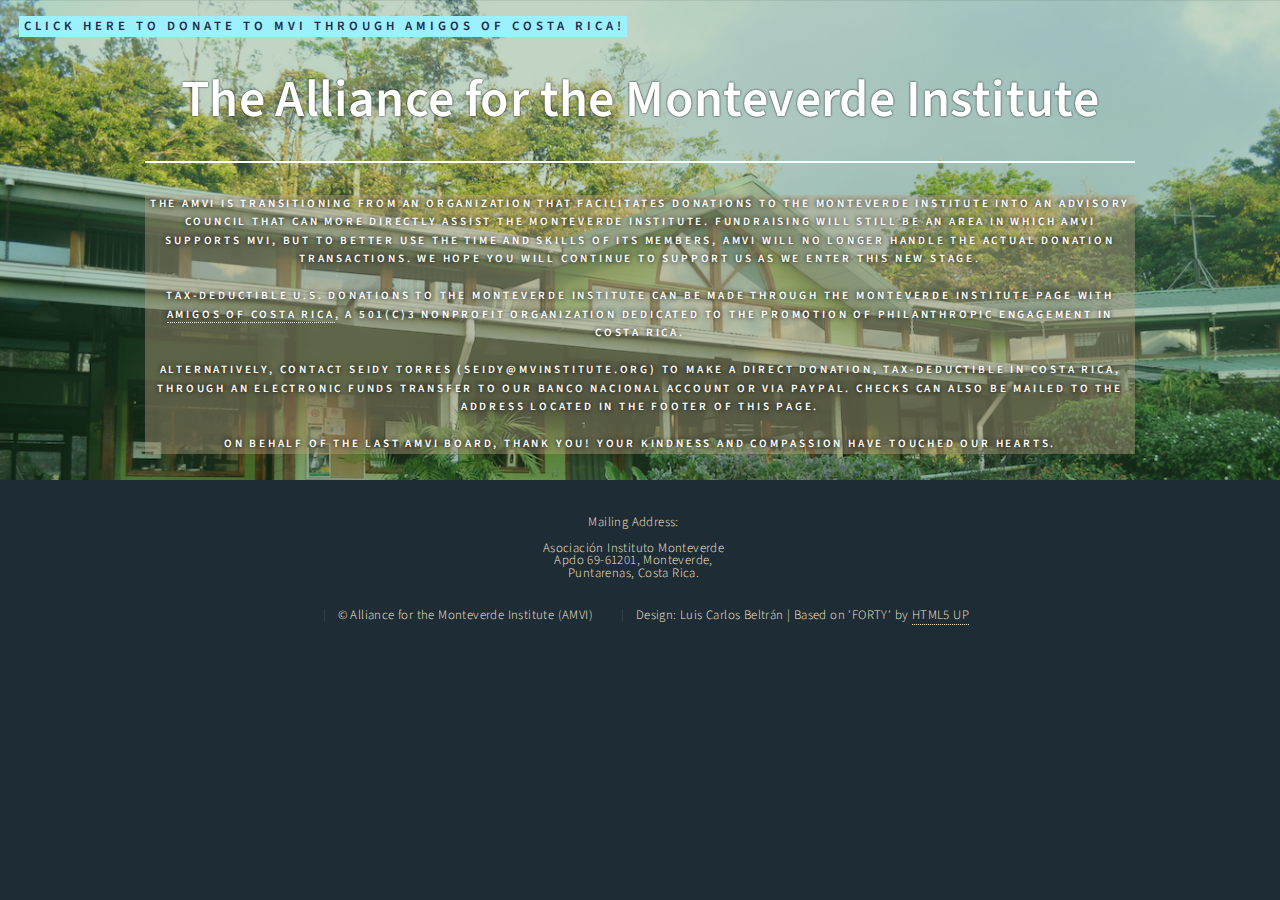
==== commit dff86d98: "Update index.html" ====
--- a/index.html
+++ b/index.html
@@ -21,24 +21,12 @@
 
         <!-- Header -->
         <header id="header" class="alt">
-            <a href="Donate.html" class="logo"><strong>CLICK HERE TO DONATE!</strong> </a>
-            <nav>
-                <a href="#menu">Menu</a>
-            </nav>
+            <a href=https://www.amigosofcostarica.org/affiliates/monteverde-institute" class="logo"><strong>CLICK HERE TO DONATE TO MVI THROUGH AMIGOS OF COSTA RICA!</strong> </a>
+           
         </header>
 
         <!-- Menu -->
-        <nav id="menu">
-            <ul class="links">
-                <li><a href="index.html">Home</a></li>
-                <li><a href="GrantMakingPriorities.html">Grant Making Priorities</a></li>
-                <li><a href="HowToApply.html">How to Apply</a></li>
-                <li><a href="Partners.html">Partner Organizations</a></li>
-                <li><a href="https://monteverde-institute.org/library.html">Monteverde Research</a></li>
-                <li><a href="Board2.html">Meet the Board</a></li>
-                <li><a href="Donate.html">Donate</a></li>
-            </ul>
-        </nav>
+        
 
         <!-- Banner -->
         <section id="banner" class="major">
@@ -49,113 +37,42 @@
                 </header>
                 <div class="content" >
                     <br>
-                    <p style="text-align: center; margin-right: 25px;margin-left: 25px; text-shadow: black 0px 0px 2px;">
-                        AMVI is an US based non-profit organization approved by the IRS to receive tax-deductible donations.  
-                        We collect funds for organizations such as the Monteverde Institute that support community based 
-                        action towards a resilient and sustainable future.</p>
-                    <br>
-                    <p style="text-align: center; margin-right: 25px;margin-left: 25px; text-shadow: black 0px 0px 2px;">
-                        AMVI serves organizations that further social, ecological, and economic sustainability by 
-                        integrating community initiatives with education, research, and conservation within the 
-                        Monteverde region of Costa Rica. </p>
+                    <p style="text-align: center; margin-right: 25px;margin-left: 25px; text-shadow: black 0px 0px 5px; background-color: rgba(191, 166, 134, 0.398);">  
+                        The AMVI is transitioning from an organization that facilitates donations 
+                        to the Monteverde Institute into an advisory council that can more directly assist the Monteverde Institute. 
+                        Fundraising will still be an area in which AMVI supports MVI, but to better use the time and skills of its members, 
+                        AMVI will no longer handle the actual donation transactions. 
+                        We hope you will continue to support us as we enter this new stage.
+                    <br> <br>
+                        Tax-deductible U.S. donations to the Monteverde Institute can be made through the 
+                        Monteverde Institute page with <a href="https://www.amigosofcostarica.org/affiliates/monteverde-institute">Amigos of Costa Rica</a>, 
+                        a 501(c)3 nonprofit organization dedicated to the 
+                        promotion of philanthropic engagement in Costa Rica.  
+                        <br> <br>
+                        Alternatively, contact Seidy Torres (seidy@mvinstitute.org) to make a direct donation, 
+                        tax-deductible in Costa Rica, through an electronic funds transfer to our Banco 
+                        Nacional account or via PayPal. 
+                        Checks can also be mailed to the address located in the footer of this page. 
+                        <br> <br>
+                        On behalf of the last AMVI board, thank you! Your kindness and compassion have touched our hearts.
+                  
+                    </p>
                 </div>
             </div>
         </section>
 
         <!-- Main -->
-        <div id="main">
-
-            <!-- One -->
-            <section id="one" class="tiles">
-                <article>
-                    <span class="image">
-										<img src="images/grantmaking.jpeg" alt="" />
-									</span>
-                    <header class="major">
-                        <h3 style="text-shadow: black 0px 0px 2px;"><a href="GrantMakingPriorities.html" class="link">Grantmaking</a></h3>
-                        <p style="text-shadow: black 0px 0px 2px;"> AMVI provides grants to partner organizations who's projects aligns with the AMVI Mission Statement. Click here to learn more. </p>
-
-                    </header>
-                </article>
-                <article>
-                    <span class="image">
-										<img src="images/tree.jpg" alt="" />
-									</span>
-                    <header class="major">
-                        <h3 style="text-shadow: black 0px 0px 2px;"><a href="Board2.html" class="link">Meet the Board</a></h3>
-                        <p style="text-shadow: black 0px 0px 2px;">AMVI is served by a board of experts from a variety of fields who's stories all link back to Monteverde. 
-                            Click here to learn who they are and what they do!</p>
-                    </header>
-                </article>
-                <article>
-                    <span class="image">
-										<img src="images/partners.jpeg" alt="" />
-									</span>
-                    <header class="major">
-                        <h3 style="text-shadow: black 0px 0px 2px;"><a href="Partners.html" class="link">Partner Organizations</a></h3>
-                        <p style="text-shadow: black 0px 0px 2px;">Learn about the organizations AMVI is currently partnered with.</p>
-                    </header>
-                </article>
-                <article>
-                    <span class="image">
-										<img src="images/research.jpg" alt="" />
-									</span>
-                    <header class="major">
-                        <h3 style="text-shadow: black 0px 0px 2px;"><a href="https://monteverde-institute.org/library.html" class="link">Monteverde Research</a></h3>
-                        <p style="text-shadow: black 0px 0px 2px;">The AMVI is proud to support the Monteverde Institute's virtual library. Click here to explore all MVI-related research!</p>
-                    </header>
-                </article>
-                
-                <article>
-                    <span class="image">
-										<img src="images/stream.jpg" alt="" />
-									</span>
-                    <header class="major">
-                        <h3 style="text-shadow: black 0px 0px 2px;"><a href="Donate.html" class="link">Donate here!</a></h3>
-                        <p style="text-shadow: black 0px 0px 2px;">We invite our friends and allies to contribute to the Monteverde Institute today! </p>
-                    </header>
-                </article>
-            </section>
-
-            <!-- Two -->
-
-
-            <!-- Contact -->
-            <section id="contact">
-                <div class="major" style="padding-left: 10%; padding-right: 10%; padding-top: 3%;">
-                    <section>
-                        <header class="major">
-                            <h2>Contact Form</h2>
-                        </header>
-                        <form method="post" action="#">
-                            <div class="fields">
-                                <div class="field half">
-                                    <label for="name">Name</label>
-                                    <input type="text" name="name" id="name" />
-                                </div>
-                                <div class="field half">
-                                    <label for="email">Email</label>
-                                    <input type="text" name="email" id="email" />
-                                </div>
-                                <div class="field">
-                                    <label for="message">Message</label>
-                                    <textarea name="message" id="message" rows="6"></textarea>
-                                </div>
-                            </div>
-                            <ul class="actions">
-                                <li><input type="submit" value="Send Message" class="primary" /></li>
-                                <li><input type="reset" value="Clear" /></li>
-                            </ul>
-                        </form>
-                    </section>
+        
 
 
                     <!-- Footer -->
                     <footer id="footer">
-                        <div class="inner" style="padding-bottom: 10px; text-align: center;">
+                        <div class="inner" style="text-align: center;">
                             <ul class="icons">
-                                <li><a href="https://www.facebook.com/alliancemvi" class="icon brands alt fa-facebook-f"><span class="label">Facebook</span></a></li>
                                 <ul class="copyright" style="text-align: center;padding-top: 20px;">
+                                    <li> Mailing Address: <br><br> Asociación Instituto Monteverde <br>
+                        Apdo 69-61201, Monteverde, <br>
+                        Puntarenas, Costa Rica. <br></li> <br> <br>
                                     <li>&copy; Alliance for the Monteverde Institute (AMVI)</li>
                                     <li>Design: Luis Carlos Beltrán | Based on 'FORTY' by <a href="https://html5up.net">HTML5 UP</a></li>
                                 </ul>
--- a/assets/css/main.css
+++ b/assets/css/main.css
@@ -3189,6 +3189,30 @@
     top: -3.25em;
 }
 
+#banner2 {
+    -moz-align-items: center;
+    -webkit-align-items: center;
+    -ms-align-items: center;
+    align-items: center;
+    background-image: url("../../images/frente3.jpg");
+    display: -moz-flex;
+    display: -webkit-flex;
+    display: -ms-flex;
+    display: flex;
+    padding: 6em 0 2em 0;
+    background-attachment: fixed;
+    background-position: center;
+    background-repeat: no-repeat;
+    background-size: cover;
+    border-bottom: 0 !important;
+    cursor: default;
+    margin-bottom: -3.25em;
+    max-height: 32em;
+    min-height: 22em;
+    position: relative;
+    top: -3.25em;
+}
+
 #banner:after {
     -moz-transition: opacity 1.5s ease;
     -webkit-transition: opacity 1.5s ease;
@@ -3271,6 +3295,12 @@
 
 #banner.major {
     height: 75vh;
+    min-height: 30em;
+    max-height: 50em;
+}
+
+#banner.major {
+    height: 35vh;
     min-height: 30em;
     max-height: 50em;
 }
@@ -3732,4 +3762,4 @@
     overflow: auto;
     margin-top: 2%;
     padding: 2%;
-}+}
